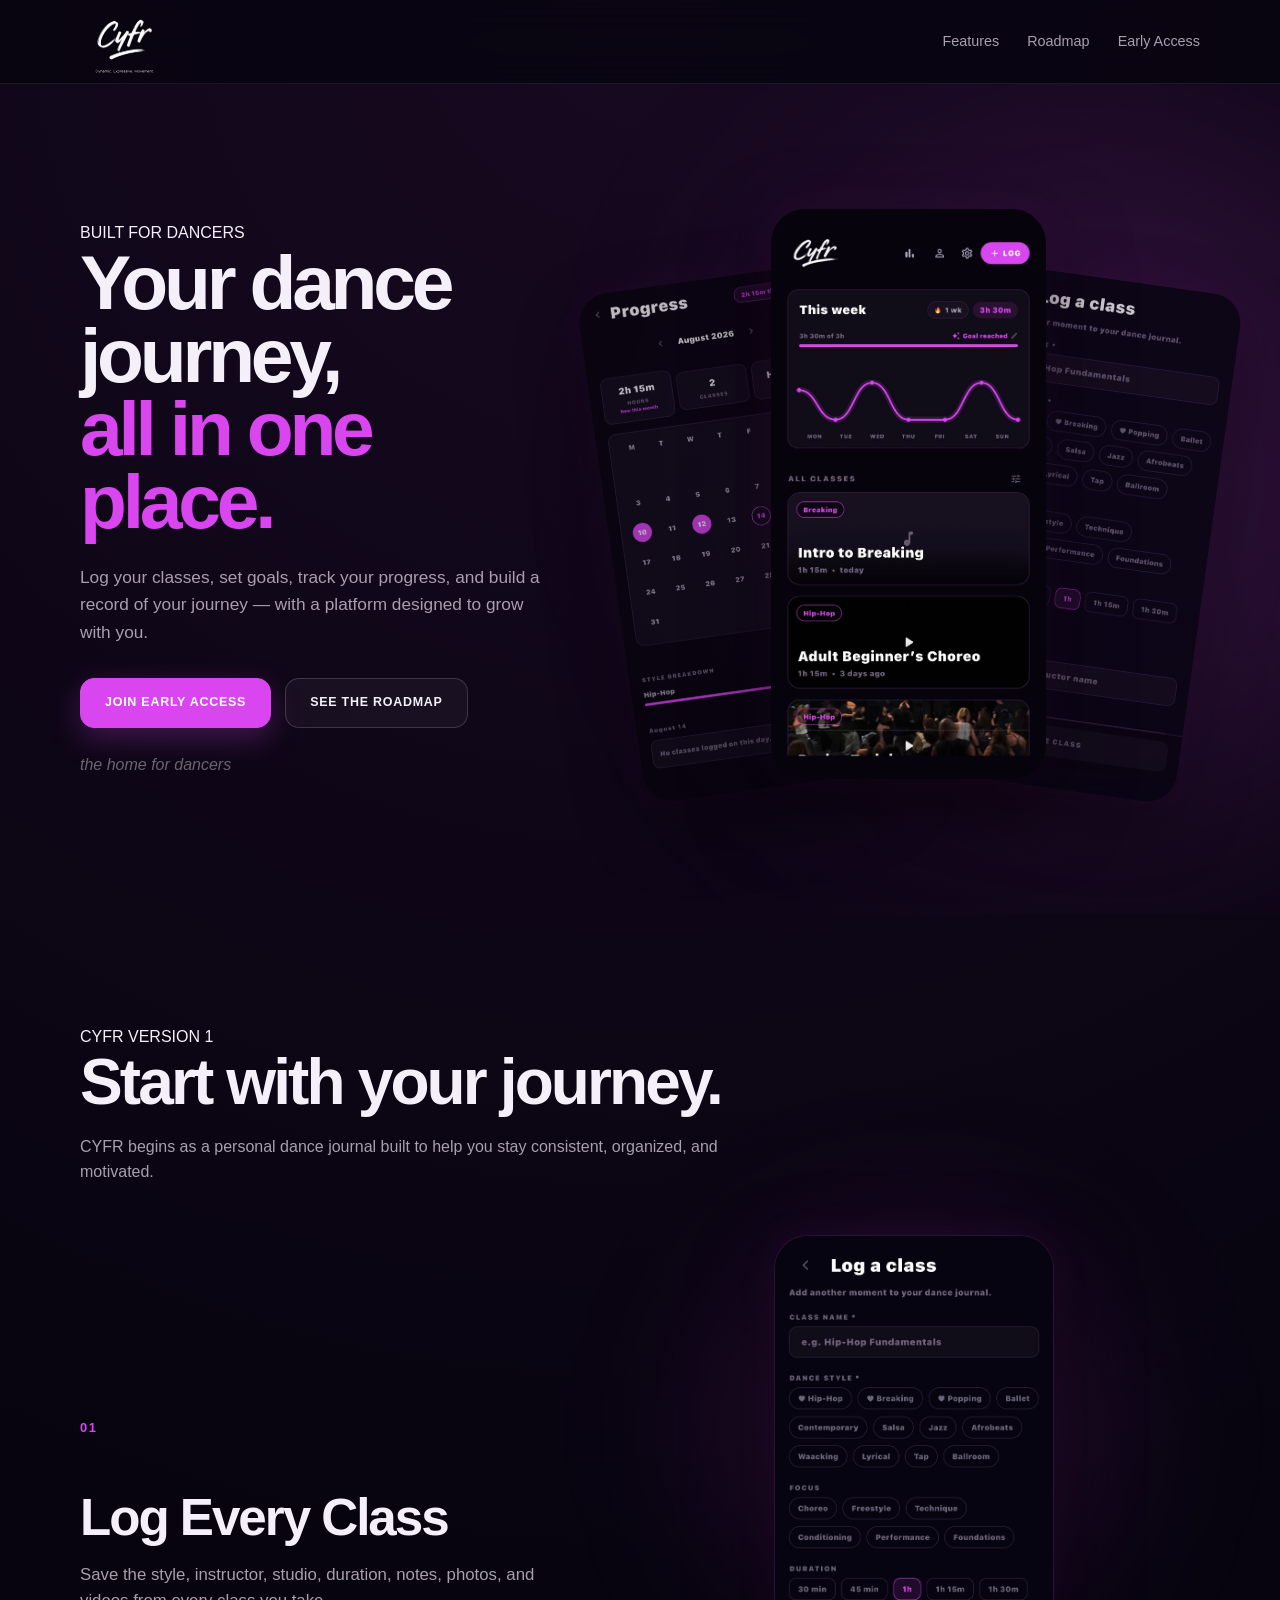
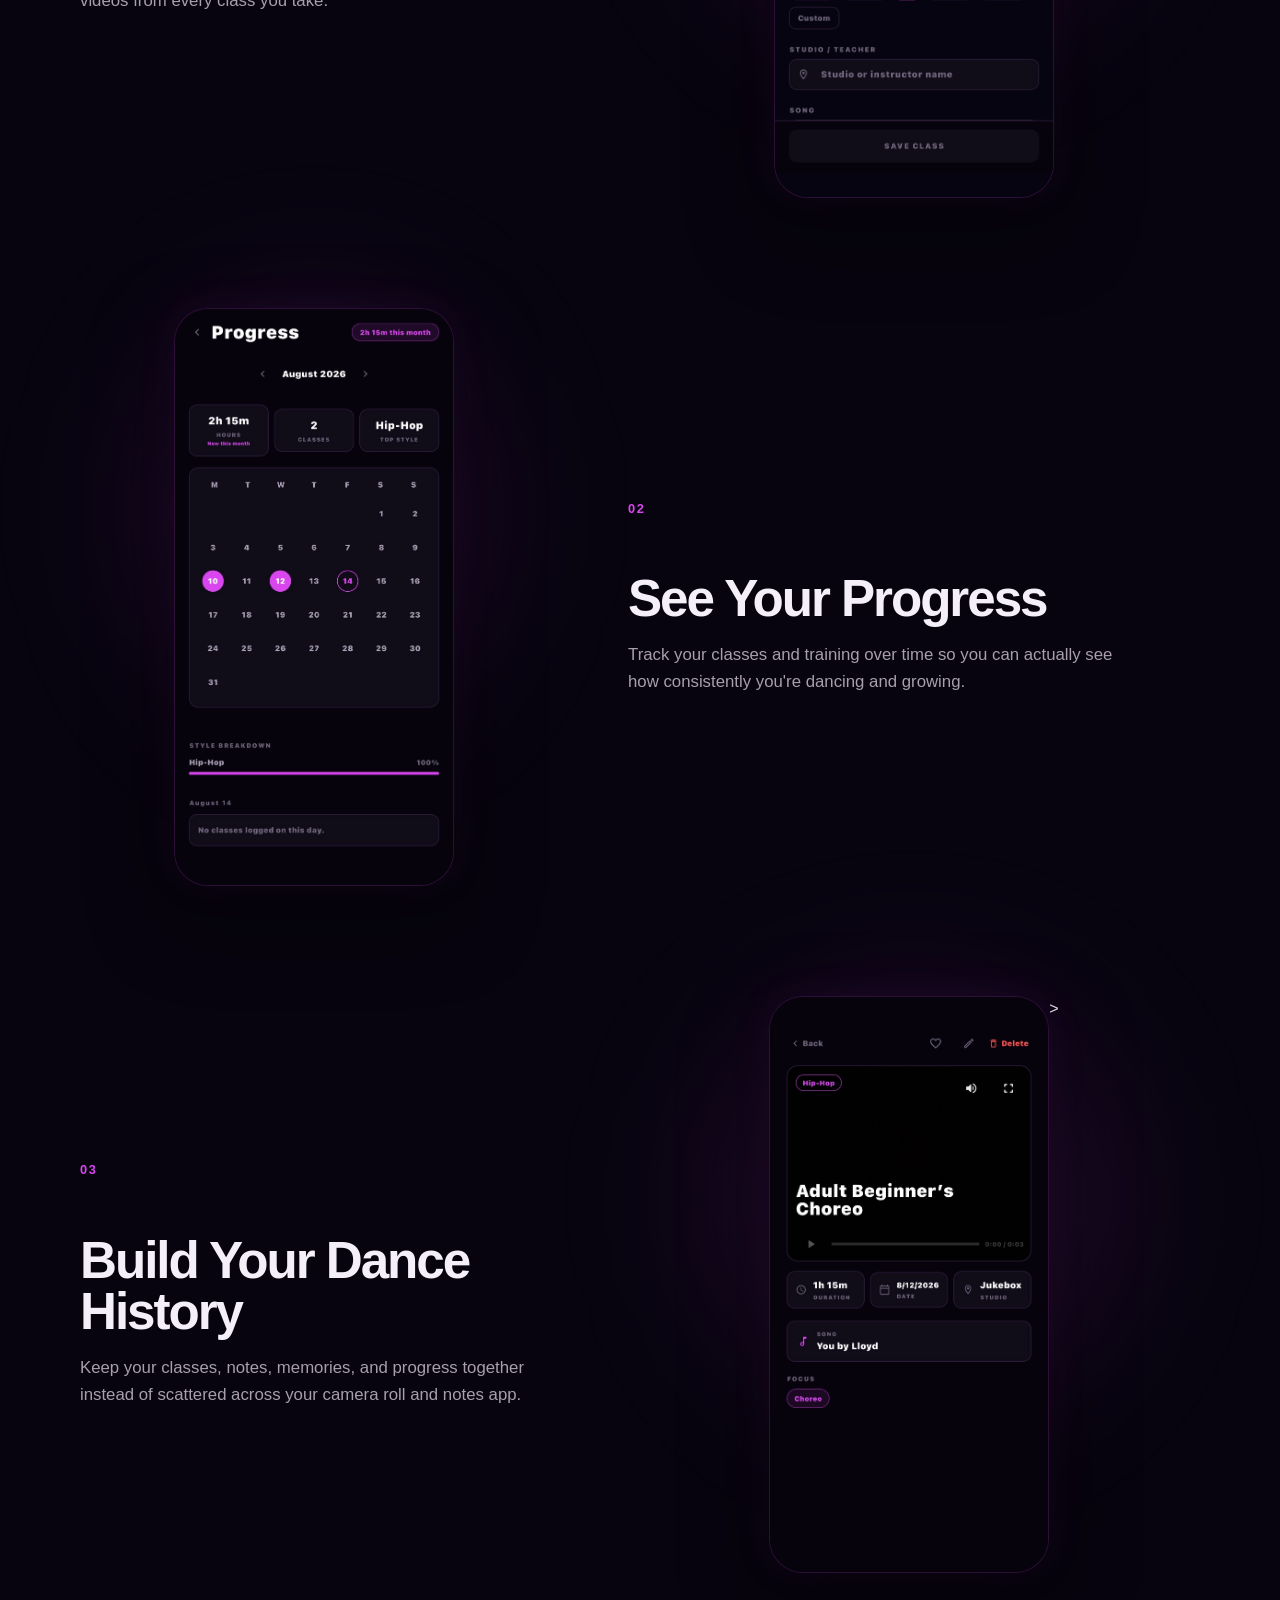
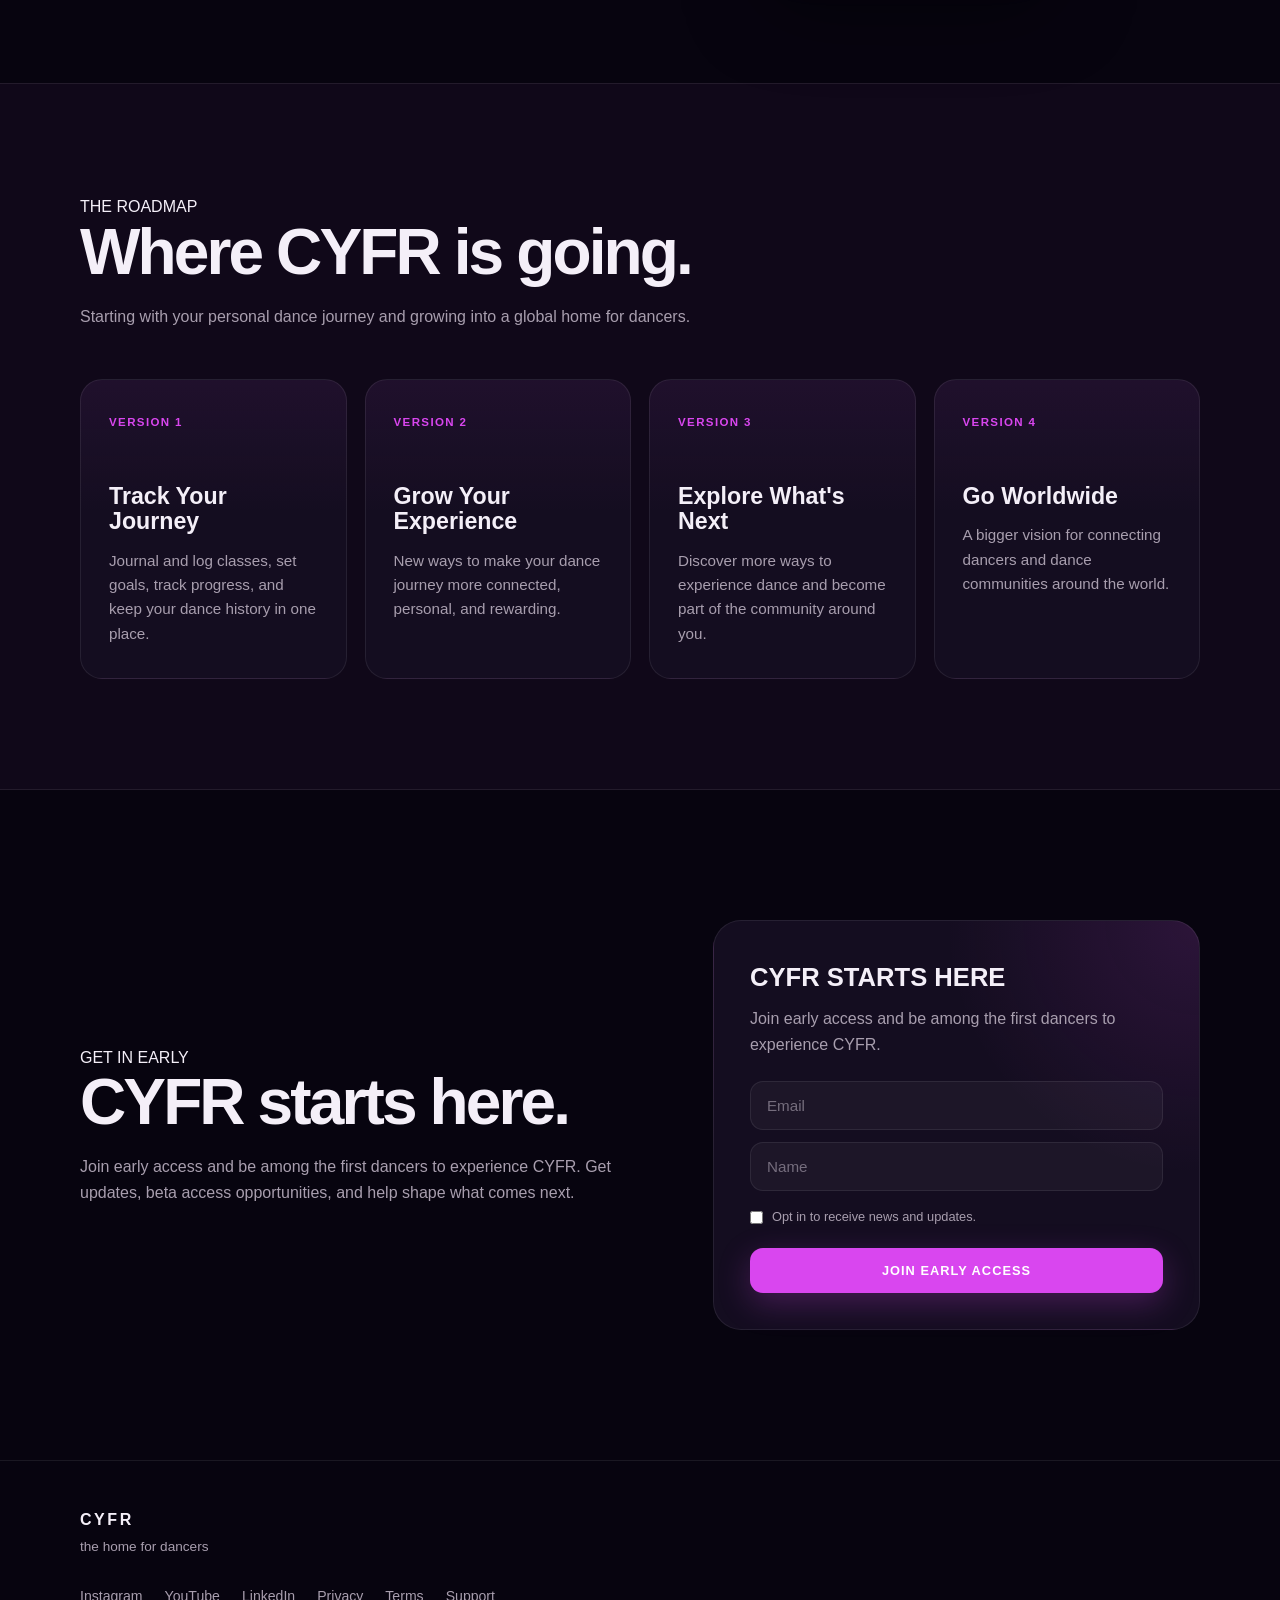
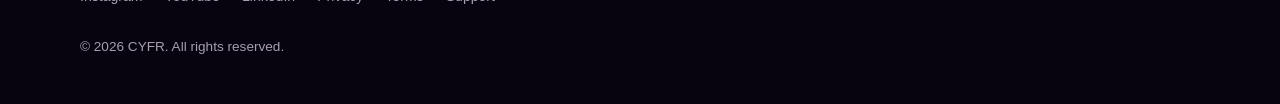
==== index.html @ c8eafe24 "Refine CYFR roadmap" ====
<!DOCTYPE html>
<html lang="en">
<head>
  <meta charset="UTF-8">
  <meta name="viewport" content="width=device-width, initial-scale=1.0">
  <meta name="description" content="CYFR — The home for dancers. Track classes, set goals, measure progress, and grow with the global dance community.">
  <title>CYFR — The Home for Dancers</title>

  <link rel="stylesheet" href="styles.css">
</head>

<body>

  <header class="site-header">
    <div class="container nav">
      <a href="#" class="brand">
  <img src="assets/logo/cyfr-logo-white.svg" alt="CYFR" class="nav-logo">
</a>

      <nav class="nav-links">
        <a href="#features">Features</a>
        <a href="#roadmap">Roadmap</a>
        <a href="#early-access">Early Access</a>
      </nav>
    </div>
  </header>

  <main>

    <!-- HERO -->
    <section class="hero">
  <div class="hero-glow"></div>

  <div class="container hero-layout">

    <div class="hero-copy-block">

      <p class="eyebrow">BUILT FOR DANCERS</p>

      <h1>
        Your dance journey,
        <span>all in one place.</span>
      </h1>

      <p class="hero-copy">
        Log your classes, set goals, track your progress, and build a record
        of your journey — with a platform designed to grow with you.
      </p>

      <div class="hero-actions">
        <a href="#early-access" class="button button-primary">
          JOIN EARLY ACCESS
        </a>

        <a href="#roadmap" class="button button-secondary">
          SEE THE ROADMAP
        </a>
      </div>

      <p class="hero-tagline">the home for dancers</p>
    </div>

    <div class="hero-phones">

  <img
    src="assets/screenshots/progress.png"
    alt="CYFR progress screen"
    class="hero-phone hero-phone-left"
  >

  <img
    src="assets/screenshots/home.png"
    alt="CYFR home screen"
    class="hero-phone hero-phone-main"
  >

  <img
    src="assets/screenshots/log-class.png"
    alt="CYFR log class screen"
    class="hero-phone hero-phone-right"
  >

</div>
</section>


    <!-- VERSION 1 -->
   <section id="features" class="section">
  <div class="container">

    <div class="section-heading">
      <p class="eyebrow">CYFR VERSION 1</p>
      <h2>Start with your journey.</h2>
      <p>
        CYFR begins as a personal dance journal built to help you stay
        consistent, organized, and motivated.
      </p>
    </div>

    <div class="feature-showcase">

      <article class="feature-row">
        <div class="feature-copy">
          <span class="feature-number">01</span>
          <h3>Log Every Class</h3>
          <p>
            Save the style, instructor, studio, duration, notes,
            photos, and videos from every class you take.
          </p>
        </div>

        <div class="feature-screen">
          <img
            src="assets/screenshots/log-class.png"
            alt="CYFR log class screen"
          >
        </div>
      </article>

      <article class="feature-row feature-row-reverse">
        <div class="feature-copy">
          <span class="feature-number">02</span>
          <h3>See Your Progress</h3>
          <p>
            Track your classes and training over time so you can
            actually see how consistently you're dancing and growing.
          </p>
        </div>

        <div class="feature-screen">
          <img
            src="assets/screenshots/progress.png"
            alt="CYFR progress screen"
          >
        </div>
      </article>

      <article class="feature-row">
        <div class="feature-copy">
          <span class="feature-number">03</span>
          <h3>Build Your Dance History</h3>
          <p>
            Keep your classes, notes, memories, and progress together
            instead of scattered across your camera roll and notes app.
          </p>
        </div>

        <div class="feature-screen">
          <img src="assets/screenshots/class-detail.png?v=2" alt="CYFR class detail screen">
          >
        </div>
      </article>

    </div>

  </div>
</section>


    <!-- ROADMAP -->
    <section id="roadmap" class="section roadmap-section">
  <div class="container">

    <div class="section-heading">
      <p class="eyebrow">THE ROADMAP</p>
      <h2>Where CYFR is going.</h2>
      <p>
        Starting with your personal dance journey and growing into a global
        home for dancers.
      </p>
    </div>

    <div class="roadmap-grid">

      <article class="roadmap-card">
        <span class="roadmap-version">VERSION 1</span>
        <h3>Track Your Journey</h3>
        <p>
          Journal and log classes, set goals, track progress, and keep your
          dance history in one place.
        </p>
      </article>

      <article class="roadmap-card">
        <span class="roadmap-version">VERSION 2</span>
        <h3>Grow Your Experience</h3>
        <p>
          New ways to make your dance journey more connected, personal, and rewarding.
        </p>
      </article>

      <article class="roadmap-card">
        <span class="roadmap-version">VERSION 3</span>
        <h3>Explore What's Next</h3>
        <p>
          Discover more ways to experience dance and become part of the community around you.
        </p>
      </article>

      <article class="roadmap-card">
        <span class="roadmap-version">VERSION 4</span>
        <h3>Go Worldwide</h3>
        <p>
          A bigger vision for connecting dancers and dance communities around the world.
        </p>
      </article>

    </div>

  </div>
</section>


    <!-- EARLY ACCESS -->
    <section id="early-access" class="section early-access-section">
      <div class="container early-access">

        <div class="early-access-copy">
          <p class="eyebrow">GET IN EARLY</p>
          <h2>CYFR starts here.</h2>
          <p>
            Join early access and be among the first dancers to experience
            CYFR. Get updates, beta access opportunities, and help shape what
            comes next.
          </p>
        </div>

        <div class="signup-card">

  <div id="mlb2-44801120" class="ml-form-embedContainer ml-subscribe-form ml-subscribe-form-44801120">

    <div class="ml-form-embedWrapper embedForm">

      <div class="ml-form-embedBody ml-form-embedBodyDefault row-form">

        <div class="ml-form-embedContent">
          <h4>CYFR STARTS HERE</h4>
          <p>
            Join early access and be among the first dancers to experience CYFR.
          </p>
        </div>

        <form
          class="ml-block-form"
          action="https://assets.mailerlite.com/jsonp/2574185/forms/195696632611734935/subscribe"
          data-code=""
          method="post"
          target="_blank"
        >

          <div class="ml-form-formContent">

            <div class="ml-form-fieldRow">
              <div class="ml-field-group ml-field-email ml-validate-email ml-validate-required">

                <input
                  aria-label="email"
                  aria-required="true"
                  type="email"
                  class="form-control"
                  name="fields[email]"
                  placeholder="Email"
                  autocomplete="email"
                >

              </div>
            </div>

            <div class="ml-form-fieldRow ml-last-item">
              <div class="ml-field-group ml-field-name">

                <input
                  aria-label="name"
                  type="text"
                  class="form-control"
                  name="fields[name]"
                  placeholder="Name"
                  autocomplete="given-name"
                >

              </div>
            </div>

          </div>

          <div class="ml-form-checkboxRow ml-validate-required">

            <label class="checkbox">

              <input type="checkbox">

              <div class="label-description">
                <p>Opt in to receive news and updates.</p>
              </div>

            </label>

          </div>

          <input type="hidden" name="ml-submit" value="1">

          <div class="ml-form-embedSubmit">

            <button type="submit" class="primary">
              JOIN EARLY ACCESS
            </button>

            <button
              disabled="disabled"
              style="display: none;"
              type="button"
              class="loading"
            >
              <div class="ml-form-embedSubmitLoad"></div>
              <span class="sr-only">Loading...</span>
            </button>

          </div>

          <input type="hidden" name="anticsrf" value="true">

        </form>

      </div>

      <div class="ml-form-successBody row-success" style="display: none">

        <div class="ml-form-successContent">

          <h4>You're in.</h4>

          <p>
            We'll let you know when CYFR early access opens.
          </p>

        </div>

      </div>

    </div>

  </div>

</div>
      </div>
    </section>

  </main>


  <footer class="site-footer">
    <div class="container footer-content">

      <div>
        <div class="footer-brand">CYFR</div>
        <p>the home for dancers</p>
      </div>

      <div class="footer-links">
        <a href="https://www.instagram.com/cyfr.app/" target="_blank" rel="noopener noreferrer">Instagram</a>
        <a href="https://www.youtube.com/@cyfrapp" target="_blank" rel="noopener noreferrer">YouTube</a>
        <a href="https://www.linkedin.com/company/cyfr-app/" target="_blank" rel="noopener noreferrer">LinkedIn</a>
        <a href="privacy.html">Privacy</a>
        <a href="terms.html">Terms</a>
        <a href="support.html">Support</a>
      </div>

      <p class="copyright">
        © 2026 CYFR. All rights reserved.
      </p>

    </div>
  </footer>

<script
  src="https://groot.mailerlite.com/js/w/webforms.min.js?v83147fa8ce2d95cb73ece7f28b469519"
  type="text/javascript">
</script>

<script>
  fetch(
    "https://assets.mailerlite.com/jsonp/2574185/forms/195696632611734935/takel"
  );
</script>

  <script src="script.js"></script>

</body>
</html>
---- styles.css ----
:root {
  --bg: #07040f;
  --bg-soft: #100819;
  --card: #140d20;
  --card-2: #1a1028;

  --text: #f4eff8;
  --muted: #a89eae;

  --purple: #d946ef;
  --purple-soft: #a855f7;

  --border: rgba(255, 255, 255, 0.08);

  --max-width: 1120px;
  --radius: 24px;
}

* {
  box-sizing: border-box;
  margin: 0;
  padding: 0;
}

html {
  scroll-behavior: smooth;
}

body {
  font-family: Arial, Helvetica, sans-serif;
  background:
    radial-gradient(circle at top, rgba(217, 70, 239, 0.08), transparent 32%),
    var(--bg);
  color: var(--text);
  line-height: 1.6;
}

a {
  color: inherit;
  text-decoration: none;
}

.container {
  width: min(100% - 40px, var(--max-width));
  margin-inline: auto;
}


/* HEADER */

.site-header {
  position: sticky;
  top: 0;
  z-index: 50;
  background: rgba(7, 4, 15, 0.78);
  backdrop-filter: blur(18px);
  border-bottom: 1px solid var(--border);
}

.nav {
  min-height: 72px;
  display: flex;
  align-items: center;
  justify-content: space-between;
}

.brand {
  display: flex;
  align-items: center;
}

.nav-logo {
  width: 90px;
  height: auto;
  display: block;
}

.nav-links {
  display: flex;
  gap: 28px;
}

.nav-links a {
  color: var(--muted);
  font-size: 0.9rem;
}

.nav-links a:hover {
  color: var(--text);
}


/* HERO */

.hero {
  min-height: 88vh;
  display: flex;
  align-items: center;
  position: relative;
  overflow: hidden;
  padding: 90px 0;
}

.hero-glow {
  position: absolute;
  width: 700px;
  height: 700px;
  border-radius: 50%;
  background: rgba(217, 70, 239, 0.13);
  filter: blur(120px);
  right: -180px;
  top: 5%;
}

.hero-layout {
  display: grid;
  grid-template-columns: 0.9fr 1.1fr;
  gap: 60px;
  align-items: center;
  position: relative;
  z-index: 2;
}

.hero-copy-block {
  max-width: 570px;
}

.hero h1 {
  font-size: clamp(3rem, 6vw, 5.6rem);
  line-height: 0.95;
  letter-spacing: -0.055em;
}

.hero h1 span {
  display: block;
  color: var(--purple);
}

.hero-copy {
  margin-top: 26px;
  color: var(--muted);
  font-size: 1.08rem;
  max-width: 560px;
}

.hero-actions {
  display: flex;
  gap: 14px;
  margin-top: 32px;
  flex-wrap: wrap;
}

.hero-tagline {
  margin-top: 24px;
  color: rgba(255, 255, 255, 0.38);
  font-style: italic;
}


/* OVERLAPPING PHONES */

.hero-phones {
  position: relative;
  height: 650px;
  display: flex;
  align-items: center;
  justify-content: center;
}

.hero-phone {
  position: absolute;
  height: 570px;
  width: auto;
  border-radius: 34px;
  box-shadow:
    0 30px 80px rgba(0, 0, 0, 0.55),
    0 0 45px rgba(217, 70, 239, 0.08);
  transition: transform 0.35s ease;
}

.hero-phone-main {
  z-index: 3;
  transform: translateY(-5px);
}

.hero-phone-left {
  z-index: 1;
  transform:
    translateX(-175px)
    translateY(35px)
    rotate(-8deg)
    scale(0.9);
  opacity: 0.72;
}

.hero-phone-right {
  z-index: 2;
  transform:
    translateX(175px)
    translateY(35px)
    rotate(8deg)
    scale(0.9);
  opacity: 0.78;
}

.hero-phones:hover .hero-phone-main {
  transform: translateY(-12px) scale(1.015);
}


/* SECTIONS */

.section {
  padding: 110px 0;
}

.section-heading {
  max-width: 680px;
  margin-bottom: 50px;
}

.section-heading h2,
.early-access h2 {
  font-size: clamp(2.2rem, 5vw, 4rem);
  line-height: 1;
  letter-spacing: -0.045em;
  margin-bottom: 20px;
}

.section-heading > p:last-child,
.early-access-copy > p:last-child {
  color: var(--muted);
}


/* FEATURES */

/* FEATURE SHOWCASE */

.feature-showcase {
  display: grid;
  gap: 110px;
}

.feature-row {
  display: grid;
  grid-template-columns: 0.9fr 1.1fr;
  gap: 80px;
  align-items: center;
}

.feature-row-reverse .feature-copy {
  order: 2;
}

.feature-row-reverse .feature-screen {
  order: 1;
}

.feature-copy {
  max-width: 500px;
}

.feature-number {
  display: inline-block;
  color: var(--purple);
  font-size: 0.8rem;
  font-weight: 900;
  letter-spacing: 0.12em;
  margin-bottom: 18px;
}

.feature-copy h3 {
  font-size: clamp(2rem, 4vw, 3.4rem);
  line-height: 1;
  letter-spacing: -0.04em;
  margin-bottom: 18px;
}

.feature-copy p {
  color: var(--muted);
  font-size: 1.05rem;
}

.feature-screen {
  display: flex;
  justify-content: center;
  position: relative;
}

.feature-screen::before {
  content: "";
  position: absolute;
  width: 70%;
  height: 70%;
  border-radius: 50%;
  background: rgba(217, 70, 239, 0.12);
  filter: blur(80px);
  z-index: 0;
}

.feature-screen img {
  position: relative;
  z-index: 1;
  width: min(100%, 280px);
  height: auto;
  border-radius: 34px;
  border: 1px solid rgba(217, 70, 239, 0.18);
  background: #07040f;
  box-shadow:
    0 30px 80px rgba(0, 0, 0, 0.5),
    0 0 40px rgba(217, 70, 239, 0.08);
}

@media (max-width: 800px) {

  .feature-showcase {
    gap: 75px;
  }

  .feature-row {
    grid-template-columns: 1fr;
    gap: 35px;
    text-align: center;
  }

  .feature-row-reverse .feature-copy,
  .feature-row-reverse .feature-screen {
    order: initial;
  }

  .feature-copy {
    margin-inline: auto;
  }

  .feature-screen img {
    width: min(85%, 310px);
  }

}

.feature-number {
  display: block;
  color: var(--purple);
  font-weight: 900;
  margin-bottom: 54px;
}

.feature-card h3 {
  font-size: 1.3rem;
  margin-bottom: 10px;
}

.feature-card p {
  color: var(--muted);
}


/* ROADMAP */

.roadmap-section {
  background: var(--bg-soft);
  border-block: 1px solid var(--border);
}

.roadmap-grid {
  display: grid;
  grid-template-columns: repeat(4, 1fr);
  gap: 18px;
}

.roadmap-card {
  min-height: 300px;
  padding: 28px;
  border-radius: 22px;
  background:
    linear-gradient(
      180deg,
      rgba(217, 70, 239, 0.06),
      transparent 45%
    ),
    var(--card);
  border: 1px solid var(--border);
}

.roadmap-version {
  display: inline-block;
  margin-bottom: 52px;
  color: var(--purple);
  font-size: 0.72rem;
  font-weight: 900;
  letter-spacing: 0.12em;
}

.roadmap-card h3 {
  font-size: 1.45rem;
  line-height: 1.1;
  margin-bottom: 14px;
}

.roadmap-card p {
  color: var(--muted);
  font-size: 0.95rem;
}

@media (max-width: 900px) {
  .roadmap-grid {
    grid-template-columns: repeat(2, 1fr);
  }
}

@media (max-width: 560px) {
  .roadmap-grid {
    grid-template-columns: 1fr;
  }
}


/* EARLY ACCESS */

.early-access-section {
  padding-block: 130px;
}

.early-access {
  display: grid;
  grid-template-columns: 1fr 0.85fr;
  gap: 60px;
  align-items: center;
}

.signup-card {
  min-height: 360px;
  background:
    radial-gradient(circle at top right, rgba(217, 70, 239, 0.12), transparent 40%),
    var(--card);
  border: 1px solid var(--border);
  border-radius: 28px;
  padding: 28px;
}

#mailerlite-form-placeholder {
  min-height: 300px;
  display: grid;
  place-items: center;
  color: var(--muted);
}


/* FOOTER */

.site-footer {
  border-top: 1px solid var(--border);
  padding: 46px 0;
}

.footer-content {
  display: grid;
  gap: 28px;
}

.footer-brand {
  font-weight: 900;
  letter-spacing: 0.16em;
  margin-bottom: 3px;
}

.footer-content > div:first-child p,
.copyright {
  color: var(--muted);
  font-size: 0.85rem;
}

.footer-links {
  display: flex;
  gap: 22px;
  flex-wrap: wrap;
}

.footer-links a {
  color: var(--muted);
  font-size: 0.88rem;
}

.footer-links a:hover {
  color: white;
}


/* RESPONSIVE */

@media (max-width: 800px) {


.hero-layout {
  grid-template-columns: 1fr;
  text-align: center;
}

.hero-copy-block {
  margin-inline: auto;
}

.hero-logo {
  margin-inline: auto;
}

.hero-actions {
  justify-content: center;
}

.hero-phones {
  height: 520px;
  margin-top: 20px;
}

.hero-phone {
  height: 440px;
}

.hero-phone-left {
  transform:
    translateX(-105px)
    translateY(30px)
    rotate(-7deg)
    scale(0.88);
}

.hero-phone-right {
  transform:
    translateX(105px)
    translateY(30px)
    rotate(7deg)
    scale(0.88);
}

  .nav-links {
    display: none;
  }

  .hero {
    min-height: auto;
  }

  .hero-content {
    padding-block: 90px;
  }

  .feature-grid {
    grid-template-columns: 1fr;
  }

  .roadmap-item {
    grid-template-columns: 1fr;
  }

  .early-access {
    grid-template-columns: 1fr;
  }

  .section {
    padding-block: 80px;
  }

}

@media (max-width: 520px) {

  .container {
    width: min(100% - 28px, var(--max-width));
  }

  .hero h1 {
    font-size: 3.4rem;
  }

  .hero-actions {
    flex-direction: column;
  }

  .button {
    width: 100%;
  }

}

/* CYFR EARLY ACCESS FORM */

.signup-card {
  min-height: auto;
  padding: 36px;
}

.ml-form-embedContainer,
.ml-form-embedWrapper,
.ml-form-embedBody {
  width: 100%;
}

.ml-form-embedContent h4 {
  font-size: 1.6rem;
  margin-bottom: 8px;
  color: var(--text);
}

.ml-form-embedContent p {
  color: var(--muted);
  margin-bottom: 24px;
}

.ml-form-fieldRow {
  margin-bottom: 12px;
}

.ml-form-fieldRow input {
  width: 100%;
  padding: 15px 16px;
  border-radius: 13px;
  border: 1px solid var(--border);
  background: rgba(255, 255, 255, 0.04);
  color: var(--text);
  font-size: 0.95rem;
  outline: none;
}

.ml-form-fieldRow input::placeholder {
  color: #756d7d;
}

.ml-form-fieldRow input:focus {
  border-color: var(--purple);
  box-shadow: 0 0 0 3px rgba(217, 70, 239, 0.09);
}

.ml-form-checkboxRow {
  margin: 16px 0 20px;
}

.ml-form-checkboxRow label {
  display: flex;
  gap: 9px;
  align-items: flex-start;
  cursor: pointer;
}

.ml-form-checkboxRow input {
  margin-top: 4px;
}

.label-description p {
  color: var(--muted);
  font-size: 0.8rem;
}

.ml-form-embedSubmit button.primary {
  width: 100%;
  border: 0;
  border-radius: 13px;
  padding: 15px 20px;

  background: var(--purple);
  color: white;

  font-size: 0.8rem;
  font-weight: 800;
  letter-spacing: 0.08em;

  cursor: pointer;

  box-shadow: 0 10px 32px rgba(217, 70, 239, 0.25);

  transition:
    transform 0.2s ease,
    box-shadow 0.2s ease;
}

.ml-form-embedSubmit button.primary:hover {
  transform: translateY(-2px);
  box-shadow: 0 14px 38px rgba(217, 70, 239, 0.34);
}

.ml-form-successBody {
  padding: 36px 10px;
  text-align: center;
}

.ml-form-successContent h4 {
  color: var(--purple);
  font-size: 1.8rem;
  margin-bottom: 8px;
}

.ml-form-successContent p {
  color: var(--muted);
}

/* LEGAL + SUPPORT PAGES */

.legal-page {
  padding: 100px 0 120px;
  min-height: 75vh;
}

.legal-content {
  max-width: 820px;
}

.legal-content h1 {
  font-size: clamp(3rem, 7vw, 5rem);
  line-height: 1;
  letter-spacing: -0.05em;
  margin-bottom: 12px;
}

.legal-updated {
  color: var(--muted);
  margin-bottom: 50px;
  font-size: 0.9rem;
}

.legal-content h2 {
  margin-top: 44px;
  margin-bottom: 14px;
  font-size: 1.6rem;
}

.legal-content h3 {
  margin-top: 26px;
  margin-bottom: 10px;
  font-size: 1.1rem;
}

.legal-content p,
.legal-content li {
  color: var(--muted);
}

.legal-content p {
  margin-bottom: 18px;
}

.legal-content ul {
  margin: 14px 0 24px 22px;
}

.legal-content li {
  margin-bottom: 8px;
}

.legal-content a {
  color: var(--purple);
}

.support-intro {
  max-width: 600px;
  font-size: 1.05rem;
  margin-bottom: 50px !important;
}

.support-grid {
  display: grid;
  grid-template-columns: repeat(2, 1fr);
  gap: 18px;
  margin-top: 40px;
}

.support-card {
  padding: 26px;
  border-radius: 20px;
  background: var(--card);
  border: 1px solid var(--border);
}

.support-card h2 {
  margin: 0 0 12px;
  font-size: 1.2rem;
}

.support-card p {
  margin: 0;
}

.support-contact {
  margin-top: 70px;
  padding: 34px;
  border-radius: 22px;
  background:
    linear-gradient(
      145deg,
      rgba(217, 70, 239, 0.08),
      transparent
    ),
    var(--card);
  border: 1px solid var(--border);
}

.support-contact h2 {
  margin-top: 0;
}

@media (max-width: 700px) {
  .support-grid {
    grid-template-columns: 1fr;
  }

  .legal-page {
    padding-top: 70px;
  }
}

/* MOBILE HOMEPAGE POLISH */

@media (max-width: 520px) {

  .hero {
    min-height: auto;
    padding: 58px 0 20px;
  }

  .hero-layout {
    gap: 20px;
  }

  .hero-copy-block {
    max-width: 100%;
  }

  .hero h1 {
    font-size: 3.15rem;
    line-height: 0.94;
    letter-spacing: -0.055em;
  }

  .hero-copy {
    margin-top: 22px;
    font-size: 0.95rem;
    line-height: 1.6;
  }

  .hero-actions {
    margin-top: 26px;
    gap: 10px;
    flex-direction: column;
    align-items: center;
  }

  .hero-actions .button {
  width: min(100%, 245px);
  min-height: 48px;
}

  .hero-tagline {
    margin-top: 18px;
  }

  .hero-phones {
    height: 390px;
    margin-top: 5px;
  }

  .hero-phone {
    height: 350px;
  }

  .hero-phone-main {
    transform: translateY(5px);
  }

  .hero-phone-left {
    transform:
      translateX(-82px)
      translateY(32px)
      rotate(-7deg)
      scale(0.86);
  }

  .hero-phone-right {
    transform:
      translateX(82px)
      translateY(32px)
      rotate(7deg)
      scale(0.86);
  }

}

/* HERO BUTTON POLISH */

.hero-actions .button {
  display: inline-flex;
  align-items: center;
  justify-content: center;

  min-height: 50px;
  padding: 0 24px;

  border-radius: 14px;

  font-size: 0.78rem;
  font-weight: 800;
  letter-spacing: 0.06em;
  text-decoration: none;

  transition:
    transform 0.2s ease,
    box-shadow 0.2s ease,
    background 0.2s ease,
    border-color 0.2s ease;
}

.hero-actions .button-primary {
  background: var(--purple);
  color: #ffffff;
  border: 1px solid var(--purple);

  box-shadow: 0 10px 30px rgba(217, 70, 239, 0.25);
}

.hero-actions .button-primary:hover {
  transform: translateY(-2px);
  box-shadow: 0 14px 35px rgba(217, 70, 239, 0.35);
}

.hero-actions .button-secondary {
  background: rgba(255, 255, 255, 0.04);
  color: var(--text);
  border: 1px solid rgba(255, 255, 255, 0.16);
}

.hero-actions .button-secondary:hover {
  transform: translateY(-2px);
  background: rgba(255, 255, 255, 0.08);
  border-color: rgba(217, 70, 239, 0.45);
}

/* REAL IPHONE FIXES */

@media (max-width: 520px) {

  .hero-phones {
    position: relative;
    width: 100%;
    height: 430px;
    margin-top: 10px;
    overflow: hidden;
  }

  .hero-phone {
    position: absolute;
    width: auto;
    height: 360px;
    max-width: none;
    border-radius: 28px;
  }

  .hero-phone-main {
    z-index: 3;
    left: 50%;
    top: 10px;
    transform: translateX(-50%);
  }

  .hero-phone-left {
    z-index: 1;
    left: 50%;
    top: 35px;
    transform:
      translateX(-82%)
      rotate(-7deg)
      scale(0.88);
    opacity: 0.72;
  }

  .hero-phone-right {
    z-index: 2;
    left: 50%;
    top: 35px;
    transform:
      translateX(-18%)
      rotate(7deg)
      scale(0.88);
    opacity: 0.78;
  }

}
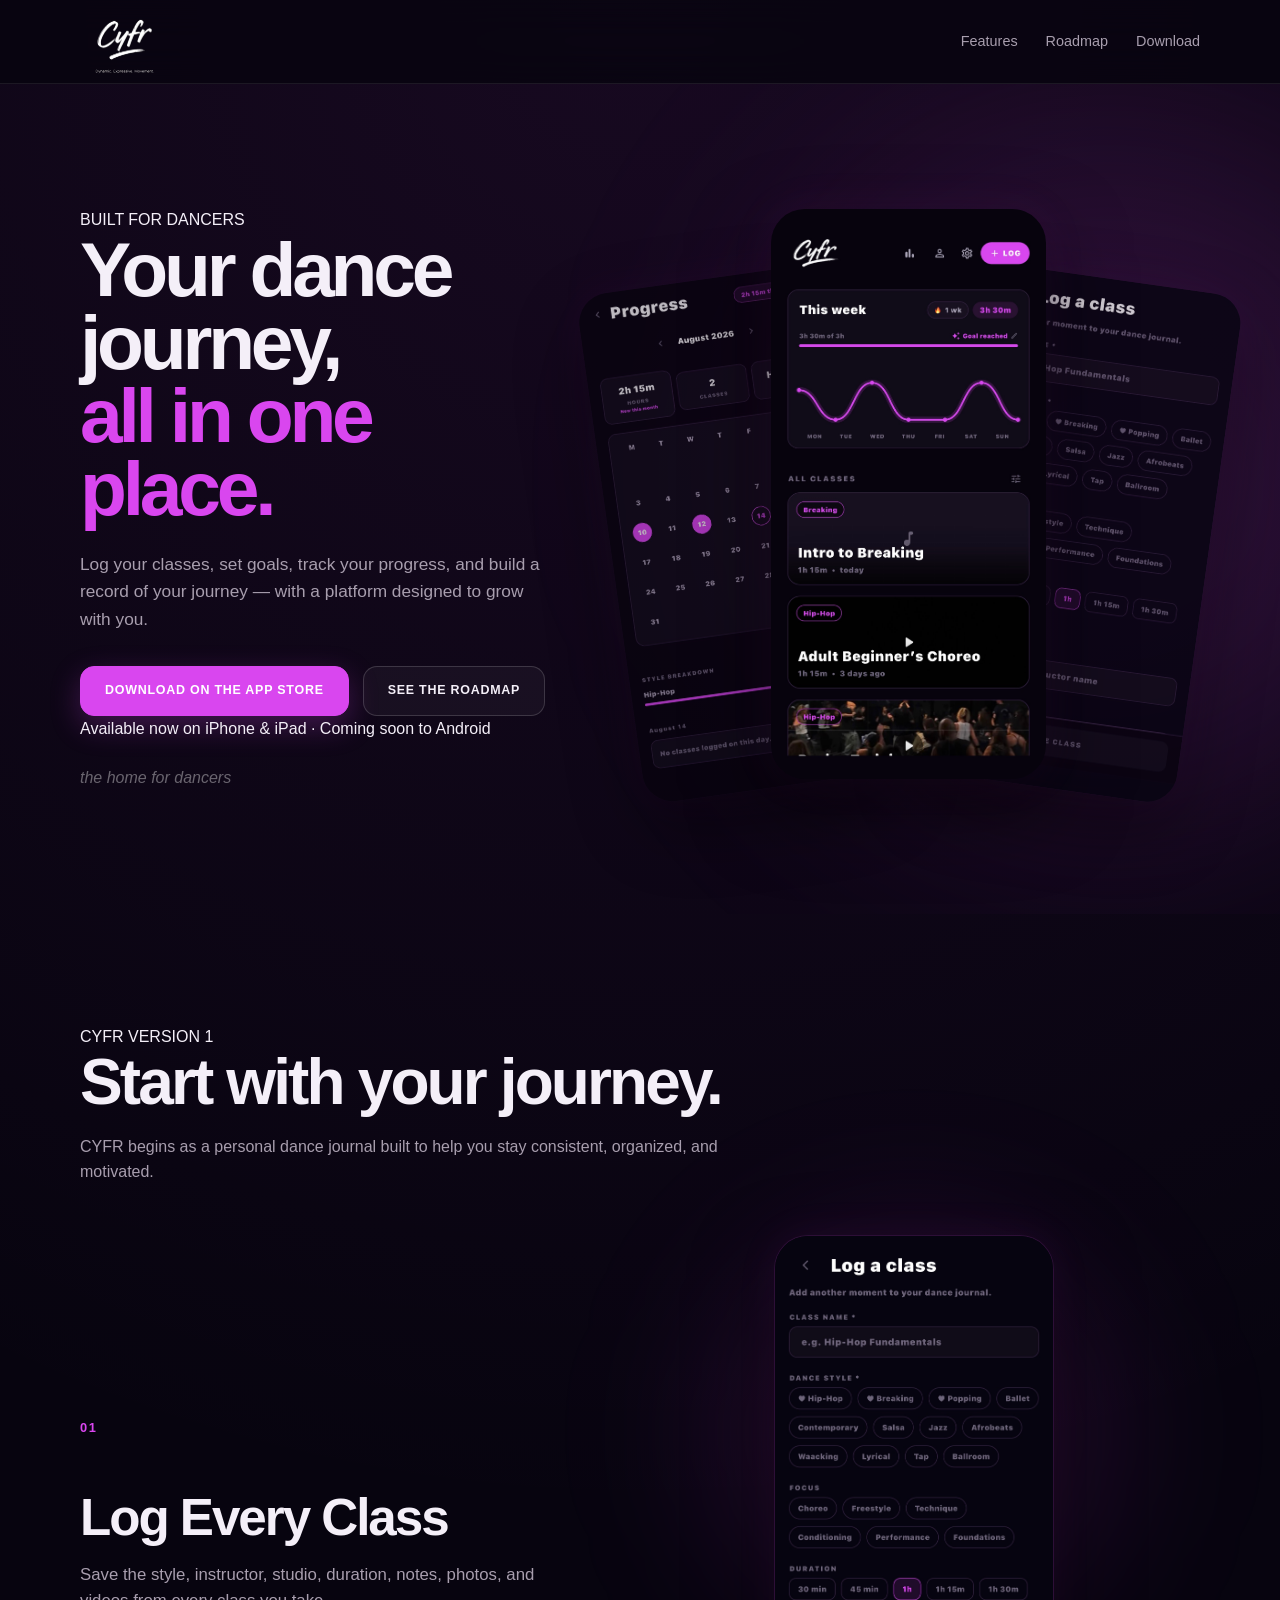
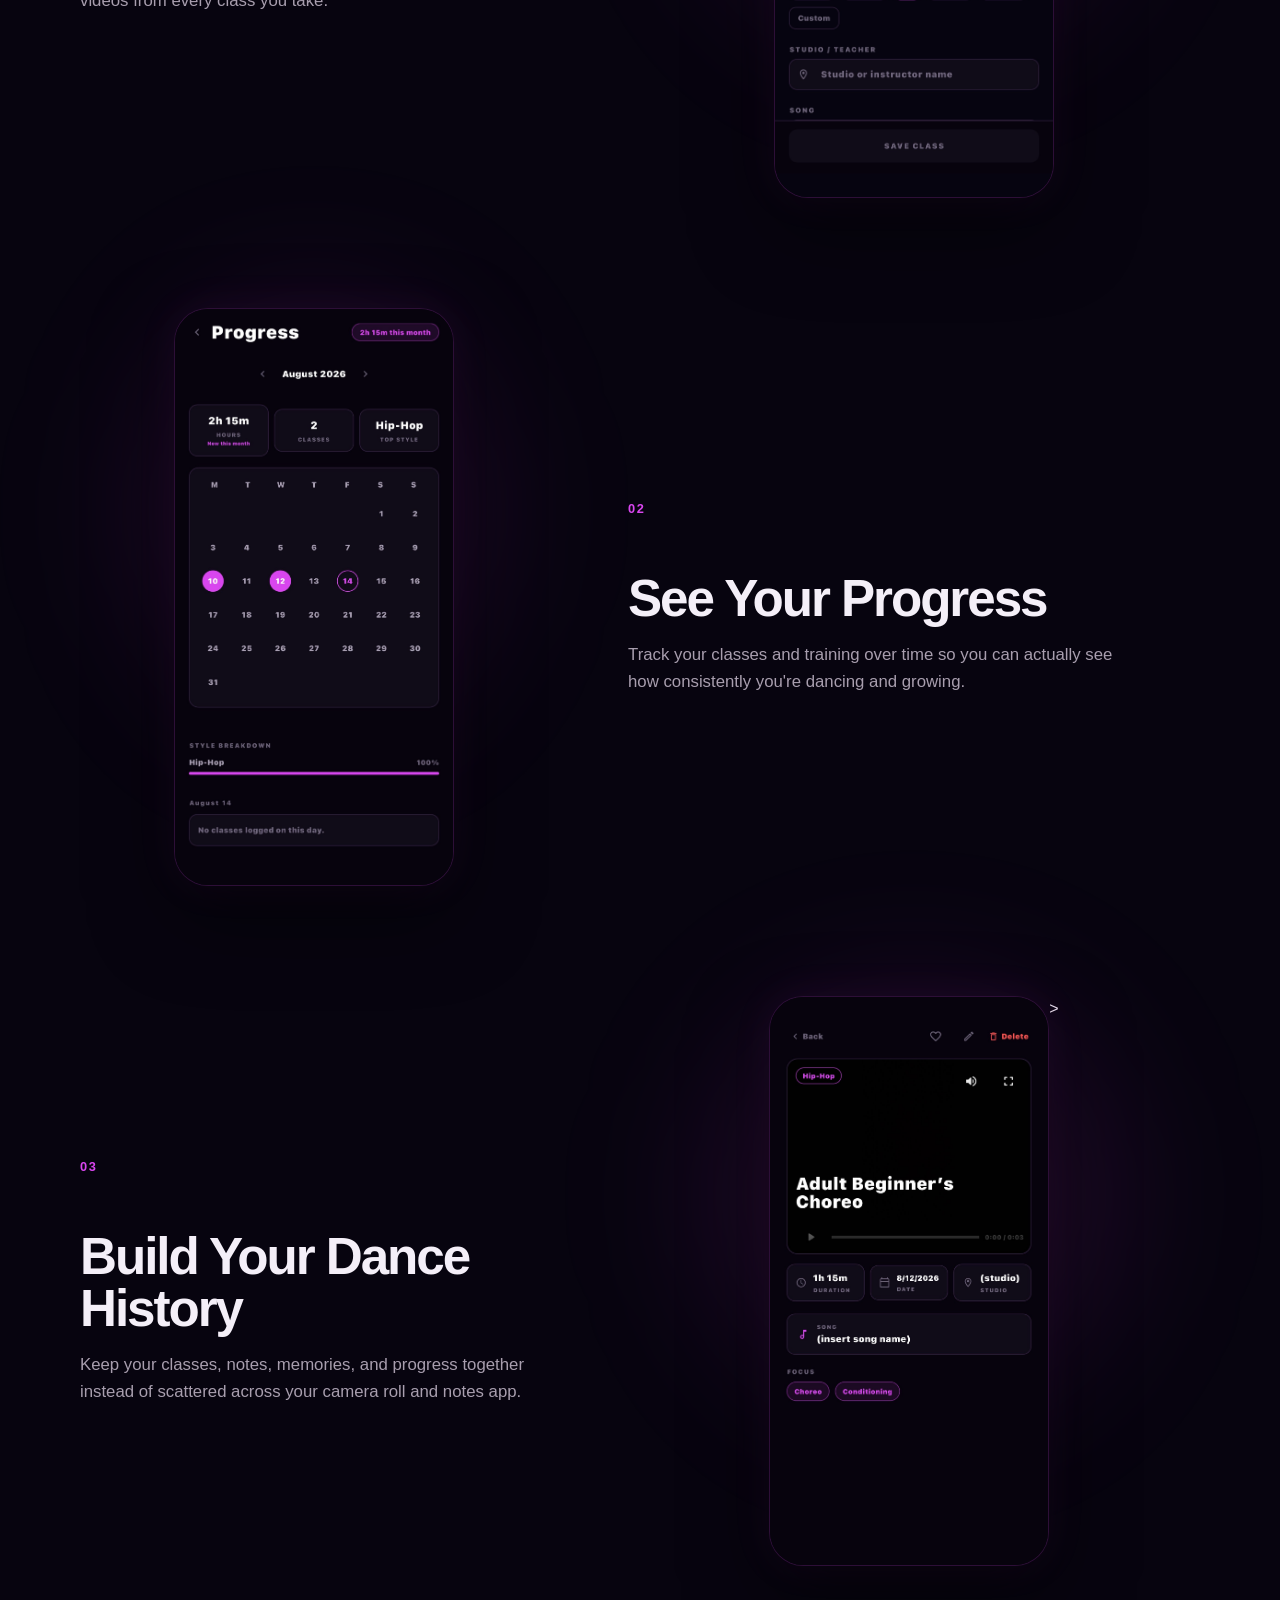
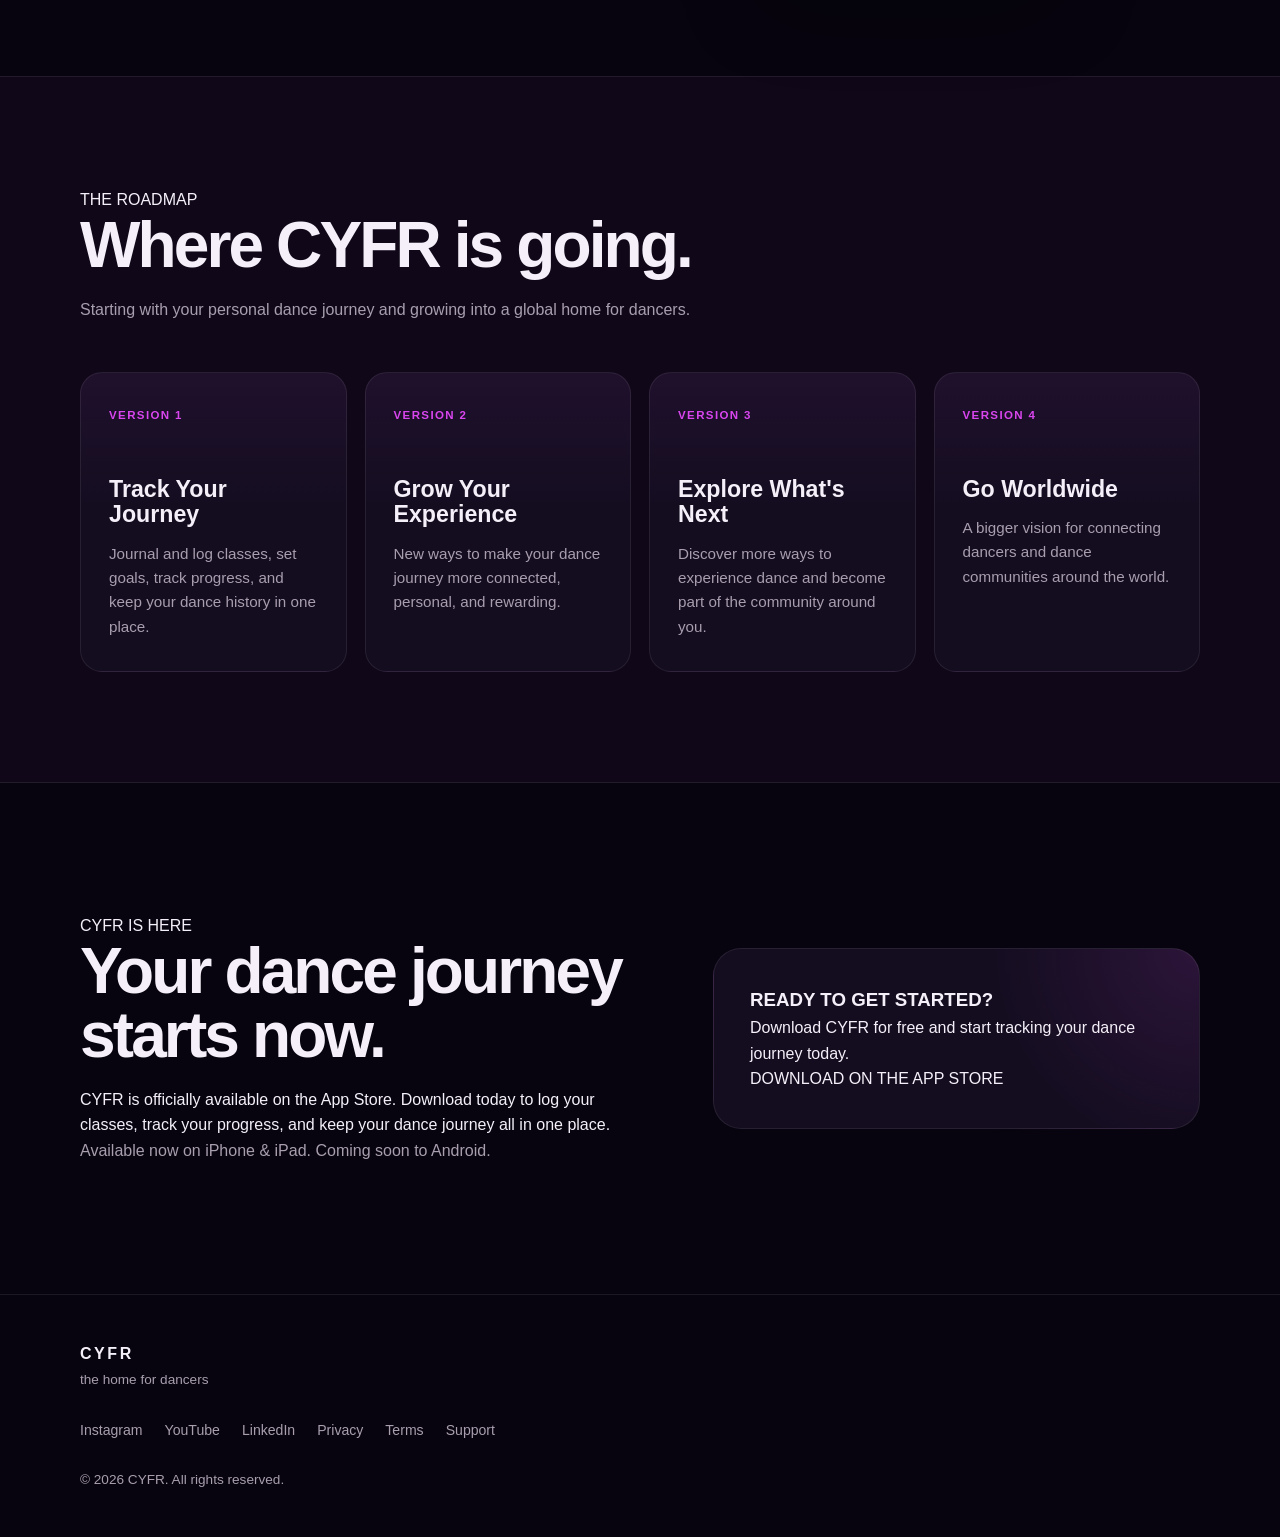
==== commit 898fc433: "Update website for CYFR App Store launch Replaced early access section with download section and upd" ====
--- a/index.html
+++ b/index.html
@@ -20,7 +20,7 @@
       <nav class="nav-links">
         <a href="#features">Features</a>
         <a href="#roadmap">Roadmap</a>
-        <a href="#early-access">Early Access</a>
+        <a href="#download">Download</a>
       </nav>
     </div>
   </header>
@@ -48,14 +48,23 @@
       </p>
 
       <div class="hero-actions">
-        <a href="#early-access" class="button button-primary">
-          JOIN EARLY ACCESS
-        </a>
-
-        <a href="#roadmap" class="button button-secondary">
-          SEE THE ROADMAP
-        </a>
-      </div>
+  <a
+    href="https://apps.apple.com/us/app/cyfr-made-for-dancers/id6816141009"
+    class="button button-primary"
+    target="_blank"
+    rel="noopener noreferrer"
+  >
+    DOWNLOAD ON THE APP STORE
+  </a>
+
+  <a href="#roadmap" class="button button-secondary">
+    SEE THE ROADMAP
+  </a>
+</div>
+
+<p class="hero-availability">
+  Available now on iPhone &amp; iPad · Coming soon to Android
+</p>
 
       <p class="hero-tagline">the home for dancers</p>
     </div>
@@ -211,139 +220,42 @@
 </section>
 
 
-    <!-- EARLY ACCESS -->
-    <section id="early-access" class="section early-access-section">
-      <div class="container early-access">
-
-        <div class="early-access-copy">
-          <p class="eyebrow">GET IN EARLY</p>
-          <h2>CYFR starts here.</h2>
-          <p>
-            Join early access and be among the first dancers to experience
-            CYFR. Get updates, beta access opportunities, and help shape what
-            comes next.
-          </p>
-        </div>
-
-        <div class="signup-card">
-
-  <div id="mlb2-44801120" class="ml-form-embedContainer ml-subscribe-form ml-subscribe-form-44801120">
-
-    <div class="ml-form-embedWrapper embedForm">
-
-      <div class="ml-form-embedBody ml-form-embedBodyDefault row-form">
-
-        <div class="ml-form-embedContent">
-          <h4>CYFR STARTS HERE</h4>
-          <p>
-            Join early access and be among the first dancers to experience CYFR.
-          </p>
-        </div>
-
-        <form
-          class="ml-block-form"
-          action="https://assets.mailerlite.com/jsonp/2574185/forms/195696632611734935/subscribe"
-          data-code=""
-          method="post"
-          target="_blank"
-        >
-
-          <div class="ml-form-formContent">
-
-            <div class="ml-form-fieldRow">
-              <div class="ml-field-group ml-field-email ml-validate-email ml-validate-required">
-
-                <input
-                  aria-label="email"
-                  aria-required="true"
-                  type="email"
-                  class="form-control"
-                  name="fields[email]"
-                  placeholder="Email"
-                  autocomplete="email"
-                >
-
-              </div>
-            </div>
-
-            <div class="ml-form-fieldRow ml-last-item">
-              <div class="ml-field-group ml-field-name">
-
-                <input
-                  aria-label="name"
-                  type="text"
-                  class="form-control"
-                  name="fields[name]"
-                  placeholder="Name"
-                  autocomplete="given-name"
-                >
-
-              </div>
-            </div>
-
-          </div>
-
-          <div class="ml-form-checkboxRow ml-validate-required">
-
-            <label class="checkbox">
-
-              <input type="checkbox">
-
-              <div class="label-description">
-                <p>Opt in to receive news and updates.</p>
-              </div>
-
-            </label>
-
-          </div>
-
-          <input type="hidden" name="ml-submit" value="1">
-
-          <div class="ml-form-embedSubmit">
-
-            <button type="submit" class="primary">
-              JOIN EARLY ACCESS
-            </button>
-
-            <button
-              disabled="disabled"
-              style="display: none;"
-              type="button"
-              class="loading"
-            >
-              <div class="ml-form-embedSubmitLoad"></div>
-              <span class="sr-only">Loading...</span>
-            </button>
-
-          </div>
-
-          <input type="hidden" name="anticsrf" value="true">
-
-        </form>
-
-      </div>
-
-      <div class="ml-form-successBody row-success" style="display: none">
-
-        <div class="ml-form-successContent">
-
-          <h4>You're in.</h4>
-
-          <p>
-            We'll let you know when CYFR early access opens.
-          </p>
-
-        </div>
-
-      </div>
-
+    <!-- DOWNLOAD -->
+<section id="download" class="section early-access-section">
+  <div class="container early-access">
+
+    <div class="early-access-copy">
+      <p class="eyebrow">CYFR IS HERE</p>
+      <h2>Your dance journey starts now.</h2>
+      <p>
+        CYFR is officially available on the App Store.
+        Download today to log your classes, track your progress,
+        and keep your dance journey all in one place.
+      </p>
+      <p>
+        Available now on iPhone &amp; iPad.
+        Coming soon to Android.
+      </p>
+    </div>
+
+    <div class="signup-card">
+      <h3>READY TO GET STARTED?</h3>
+      <p>
+        Download CYFR for free and start tracking your dance journey today.
+      </p>
+
+      <a
+        href="https://apps.apple.com/us/app/cyfr-made-for-dancers/id6816141009"
+        class="button button-primary"
+        target="_blank"
+        rel="noopener noreferrer"
+      >
+        DOWNLOAD ON THE APP STORE
+      </a>
     </div>
 
   </div>
-
-</div>
-      </div>
-    </section>
+</section>
 
   </main>
 
@@ -372,18 +284,7 @@
     </div>
   </footer>
 
-<script
-  src="https://groot.mailerlite.com/js/w/webforms.min.js?v83147fa8ce2d95cb73ece7f28b469519"
-  type="text/javascript">
-</script>
-
-<script>
-  fetch(
-    "https://assets.mailerlite.com/jsonp/2574185/forms/195696632611734935/takel"
-  );
-</script>
-
   <script src="script.js"></script>
 
 </body>
-</html>+</html>
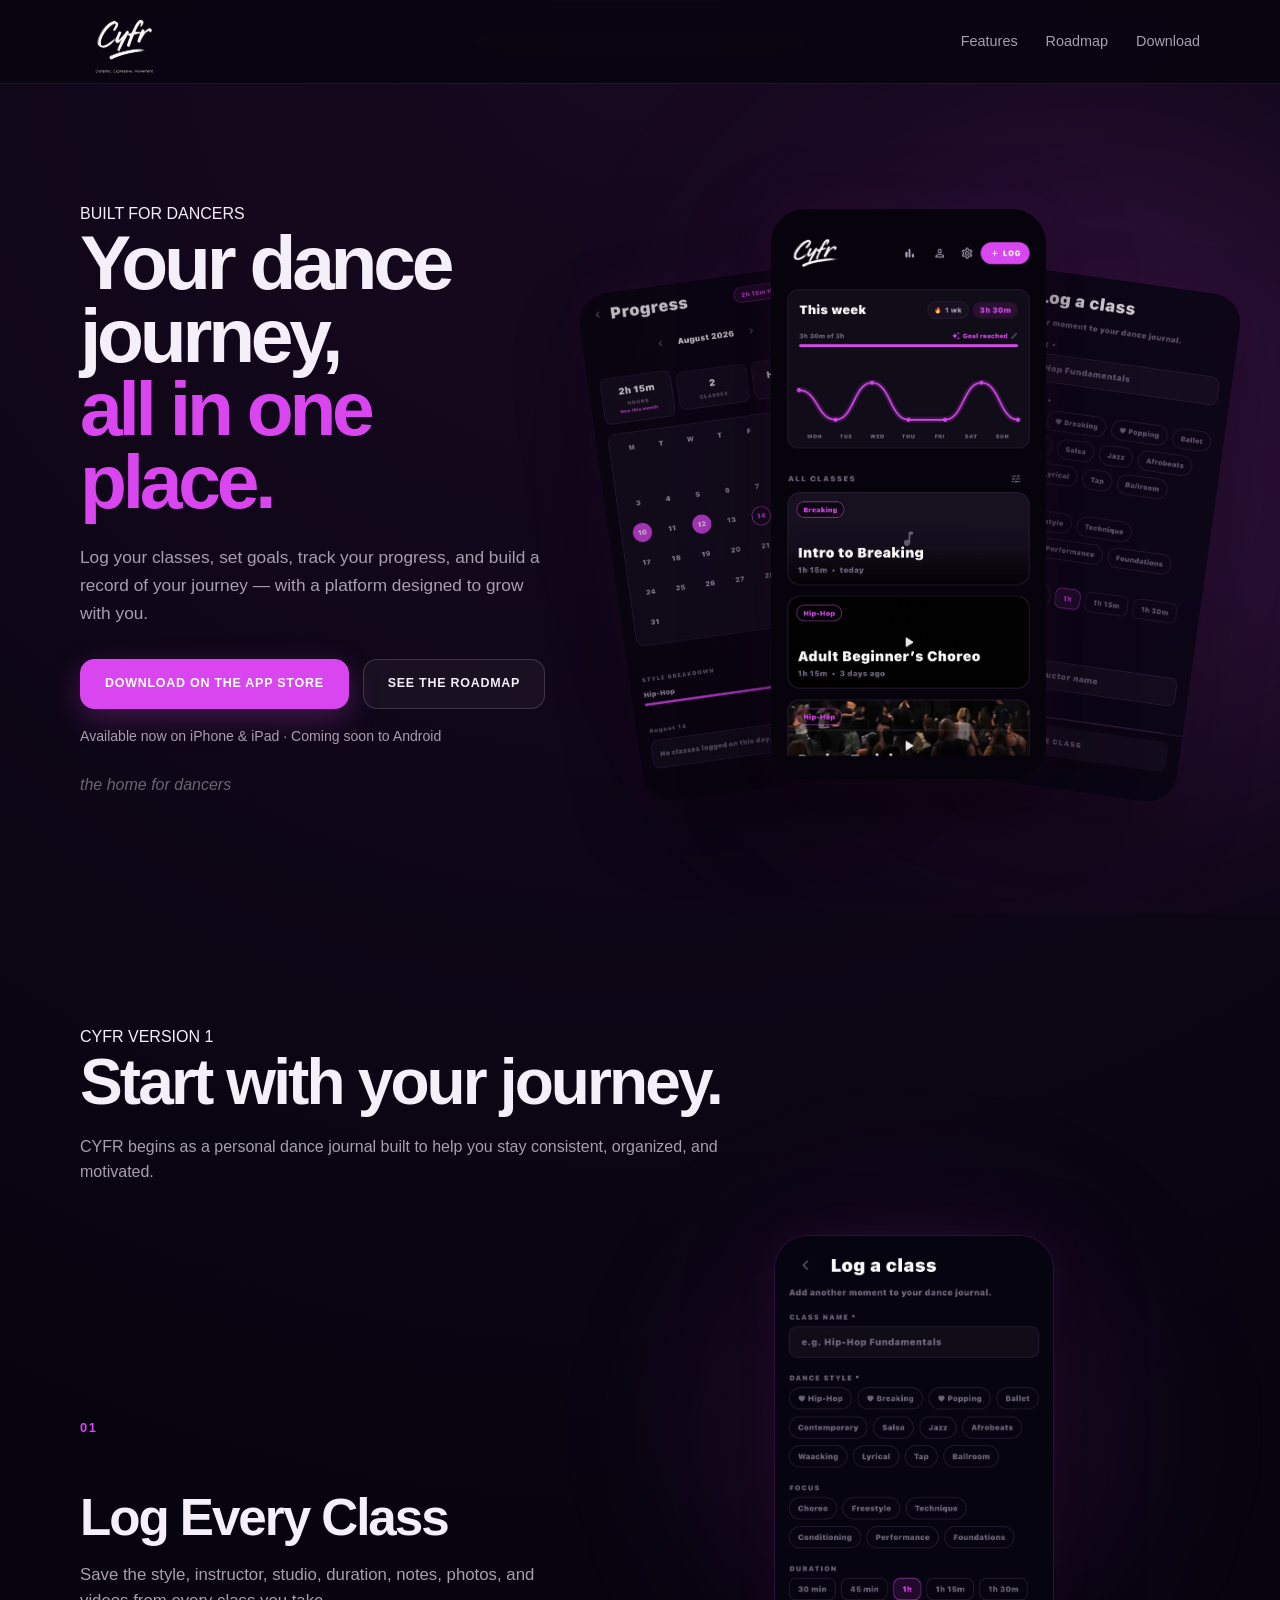
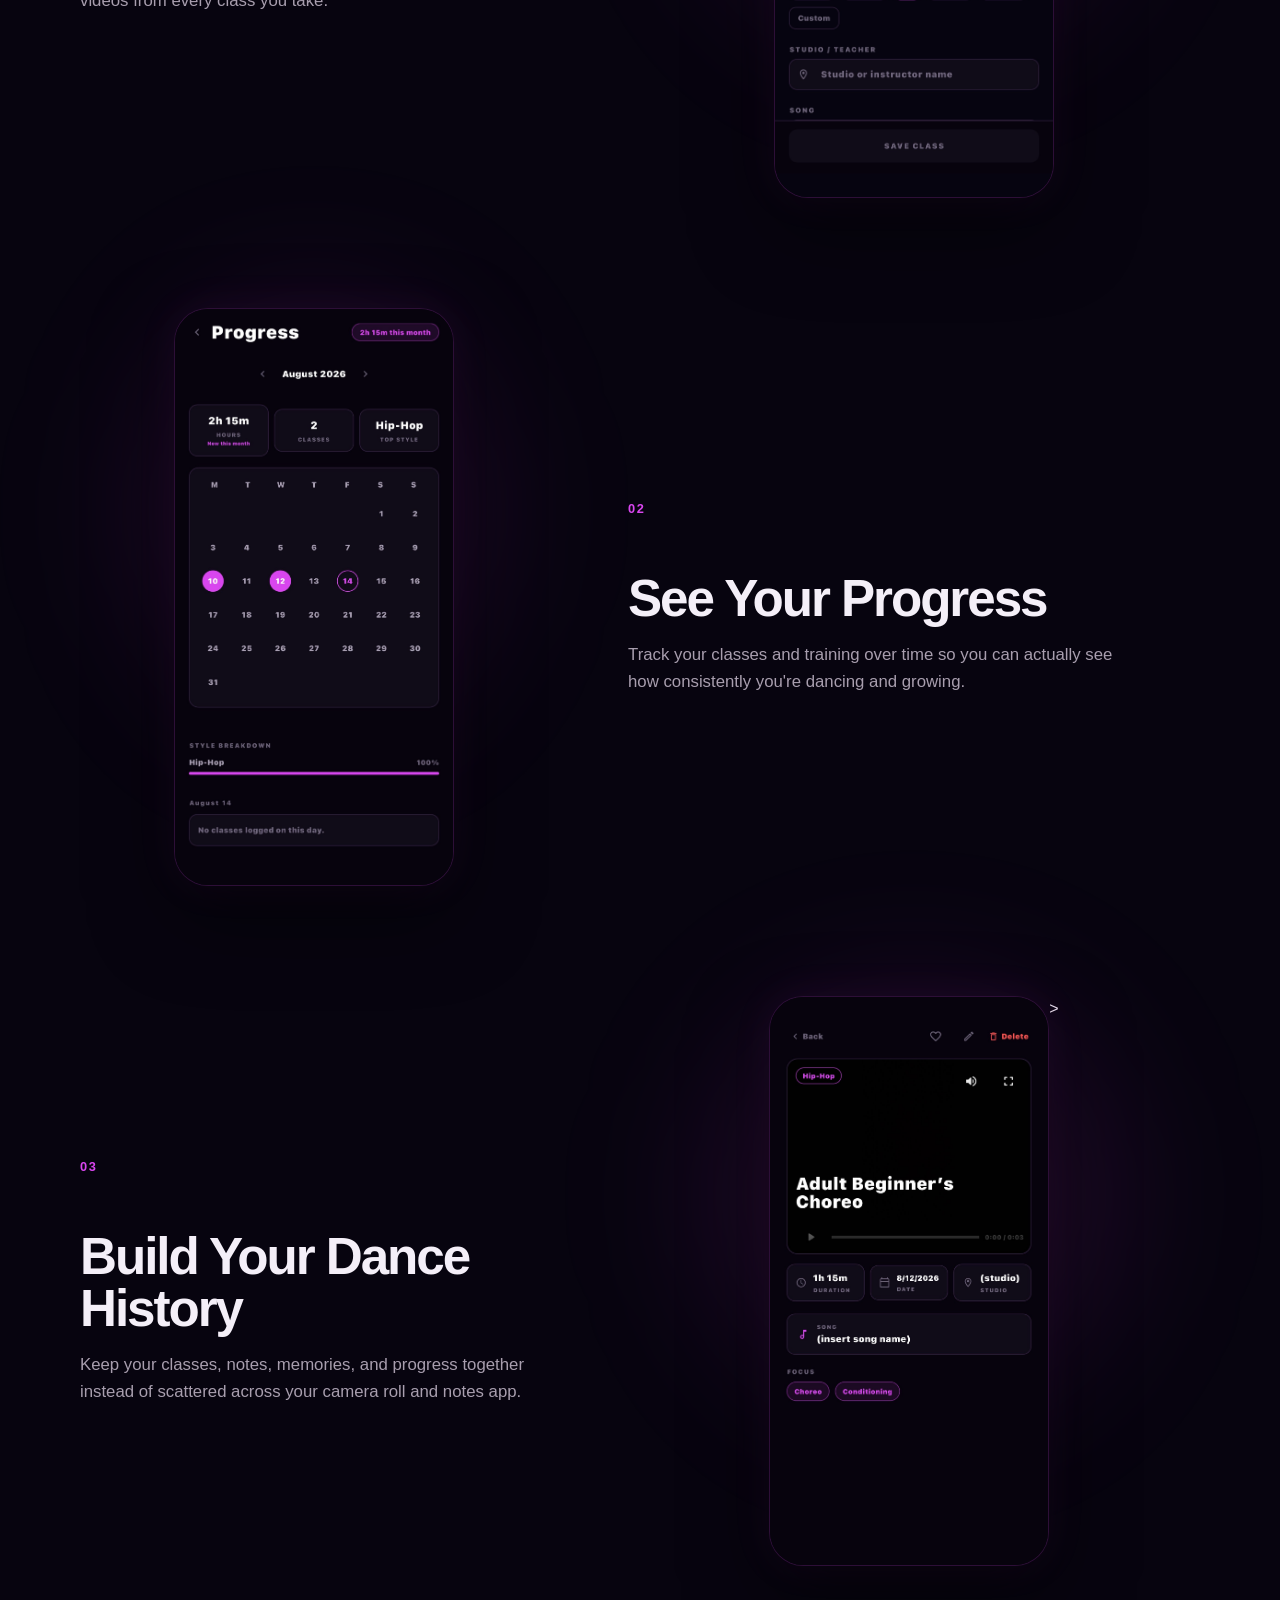
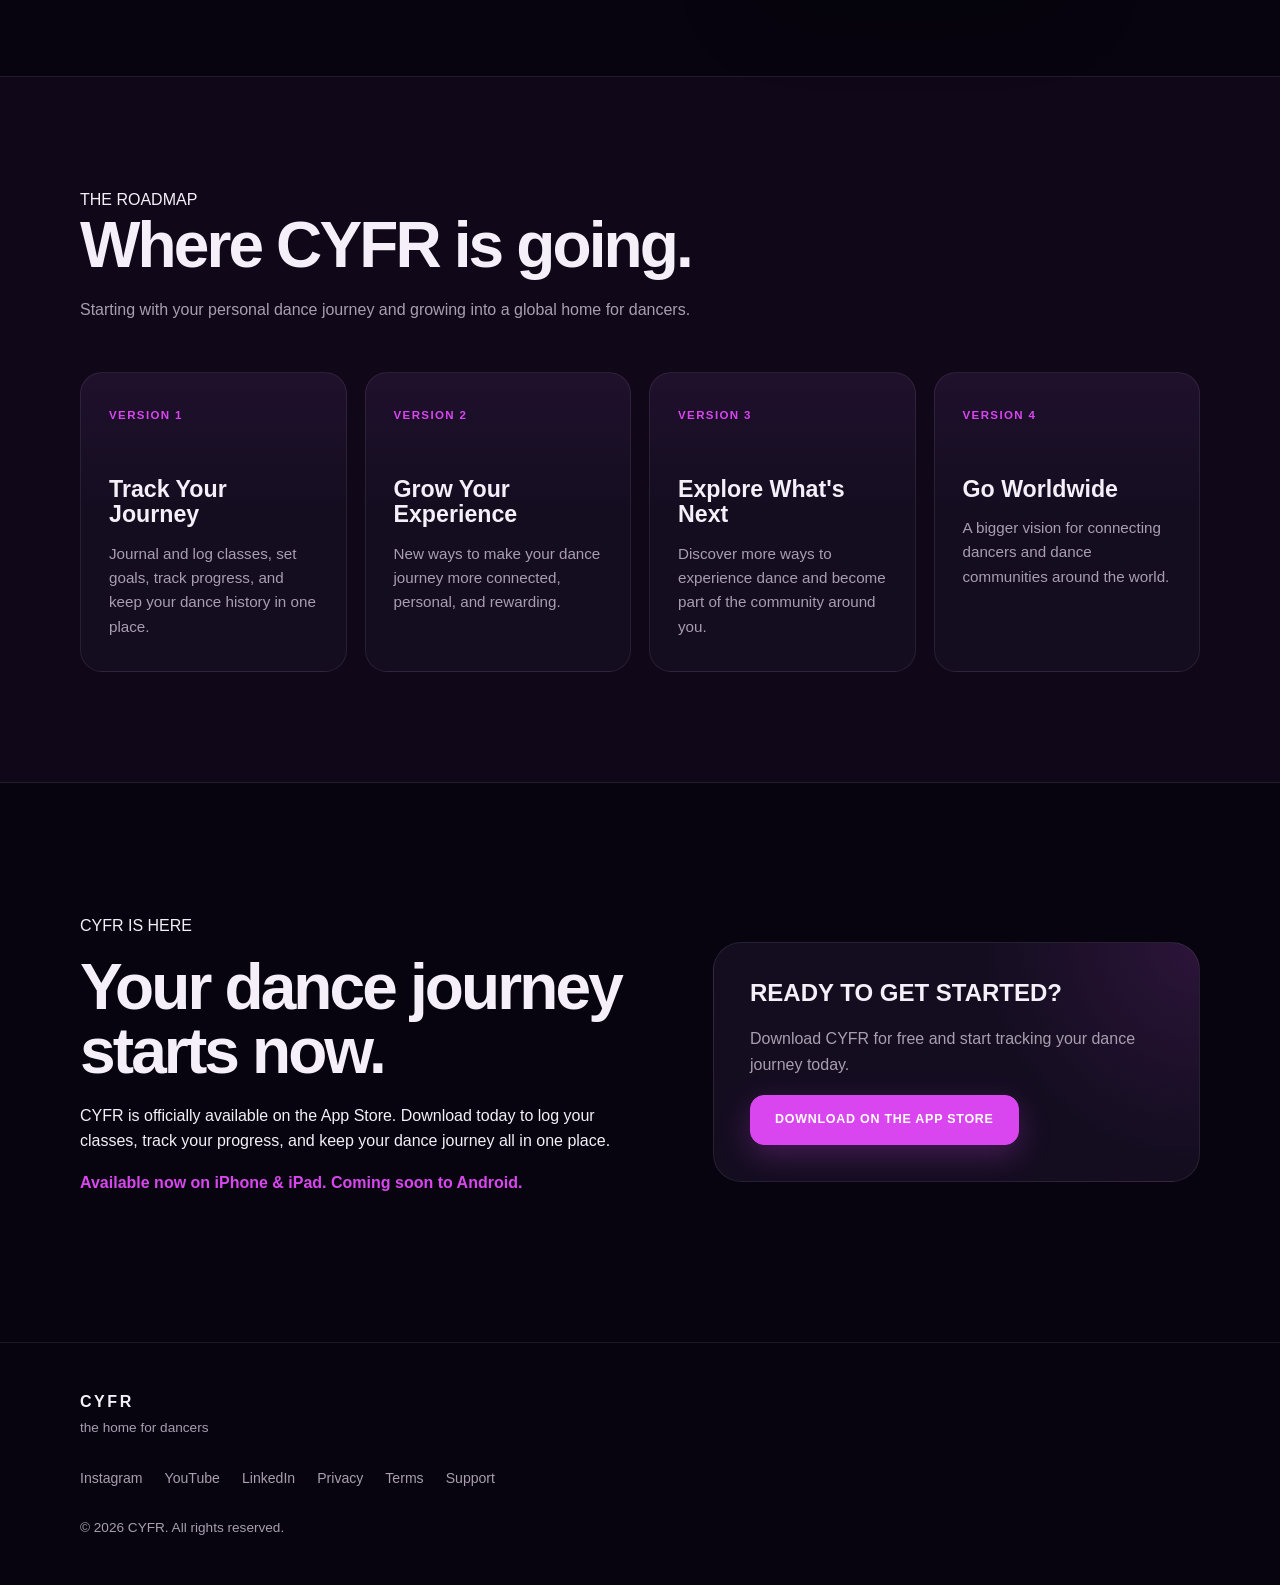
==== commit ea6cf47a: "Remove script tag for script.js from index.html" ====
--- a/index.html
+++ b/index.html
@@ -284,7 +284,5 @@
     </div>
   </footer>
 
-  <script src="script.js"></script>
-
 </body>
 </html>
--- a/styles.css
+++ b/styles.css
@@ -982,4 +982,86 @@
     opacity: 0.78;
   }
 
-}+}
+
+/* CYFR APP STORE LAUNCH */
+
+/* Platform availability beneath hero buttons */
+.hero-availability {
+  margin-top: 16px;
+  color: var(--muted);
+  font-size: 0.88rem;
+  line-height: 1.6;
+}
+
+/* Download section text */
+#download .early-access-copy p {
+  margin-bottom: 16px;
+}
+
+#download .early-access-copy p:last-child {
+  color: var(--purple);
+  font-weight: 600;
+}
+
+/* App Store download card */
+#download .signup-card {
+  display: flex;
+  flex-direction: column;
+  align-items: flex-start;
+  justify-content: center;
+  gap: 18px;
+}
+
+#download .signup-card h3 {
+  font-size: 1.5rem;
+  line-height: 1.2;
+}
+
+#download .signup-card p {
+  color: var(--muted);
+}
+
+/* Download button */
+#download .button-primary {
+  display: inline-flex;
+  align-items: center;
+  justify-content: center;
+  min-height: 50px;
+  padding: 0 24px;
+  border-radius: 14px;
+  background: var(--purple);
+  color: #ffffff;
+  border: 1px solid var(--purple);
+  font-size: 0.78rem;
+  font-weight: 800;
+  letter-spacing: 0.06em;
+  text-align: center;
+  box-shadow: 0 10px 30px rgba(217, 70, 239, 0.25);
+  transition: transform 0.2s ease, box-shadow 0.2s ease;
+}
+
+#download .button-primary:hover {
+  transform: translateY(-2px);
+  box-shadow: 0 14px 35px rgba(217, 70, 239, 0.35);
+}
+
+/* Mobile adjustments */
+@media (max-width: 520px) {
+  .hero-availability {
+    max-width: 290px;
+    margin: 16px auto 0;
+    font-size: 0.82rem;
+    text-align: center;
+  }
+
+  #download .signup-card {
+    align-items: center;
+    text-align: center;
+    padding: 30px 24px;
+  }
+
+  #download .button-primary {
+    width: 100%;
+  }
+}
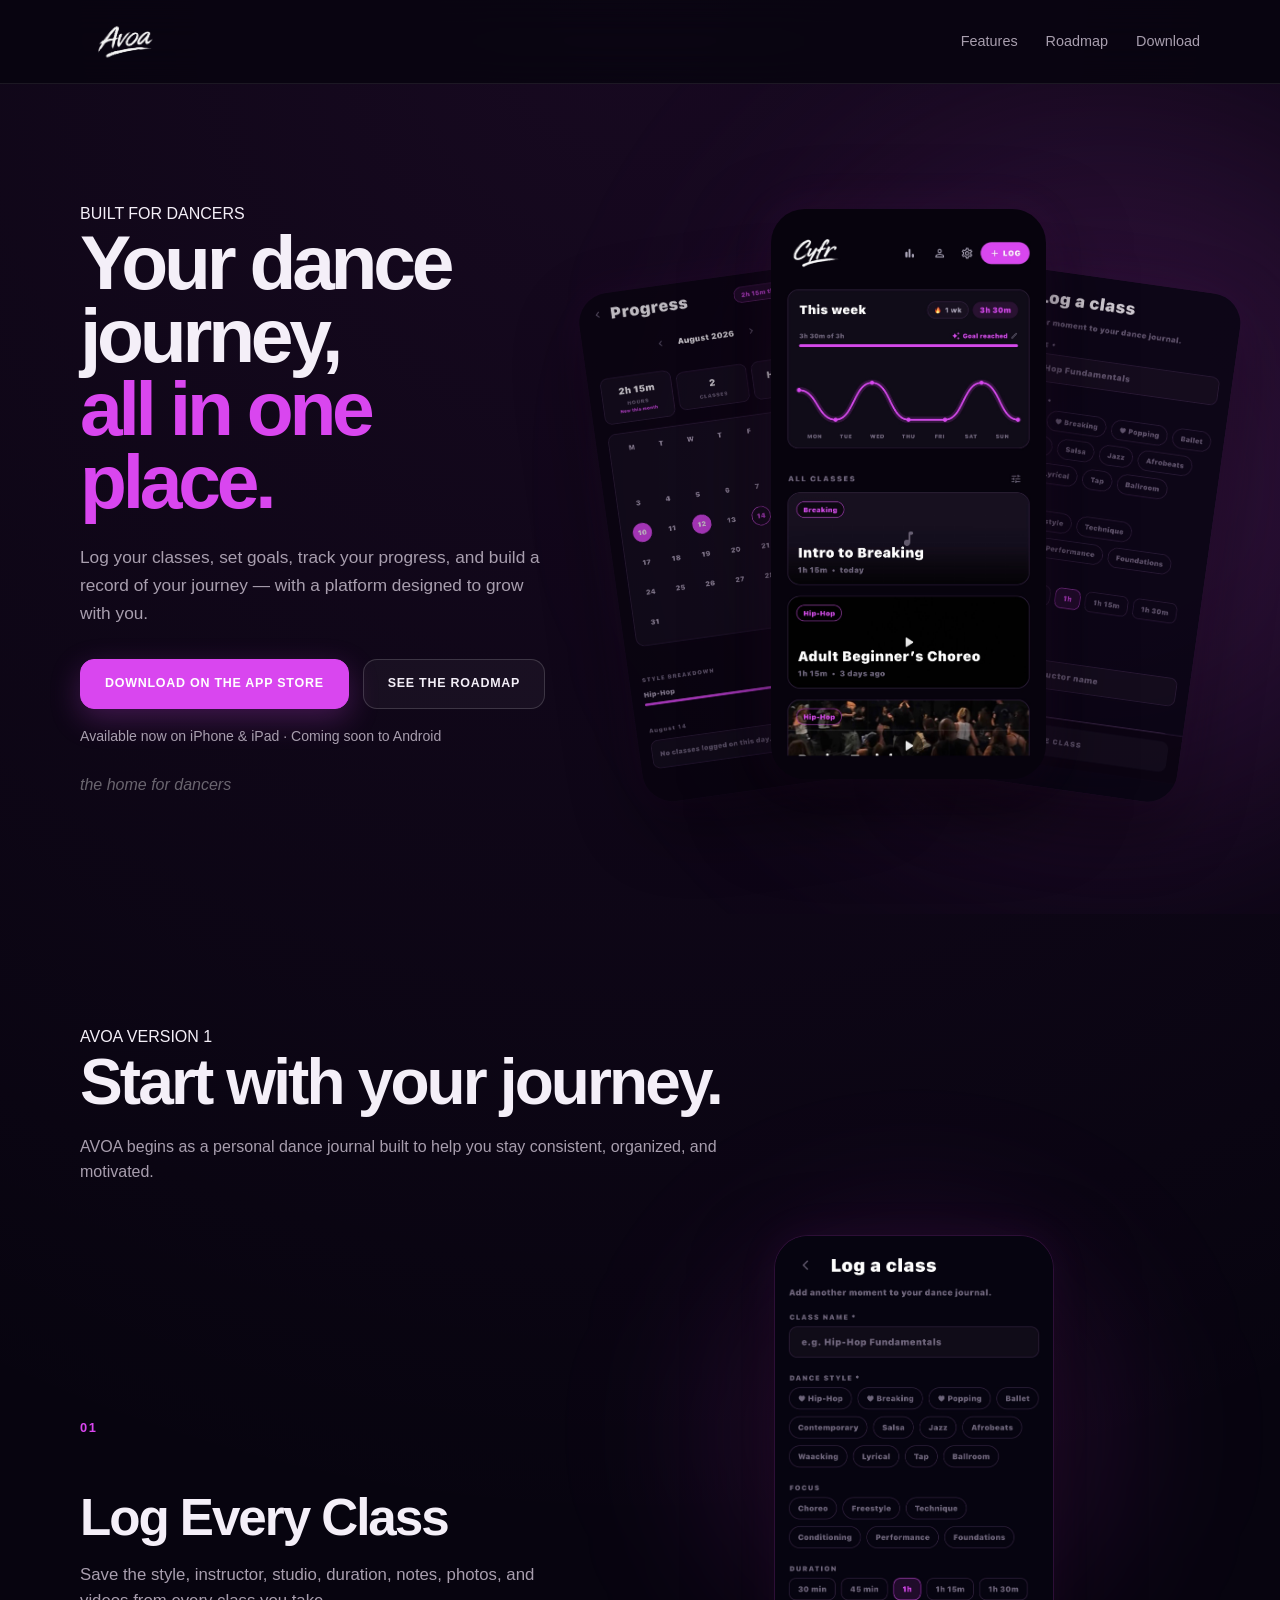
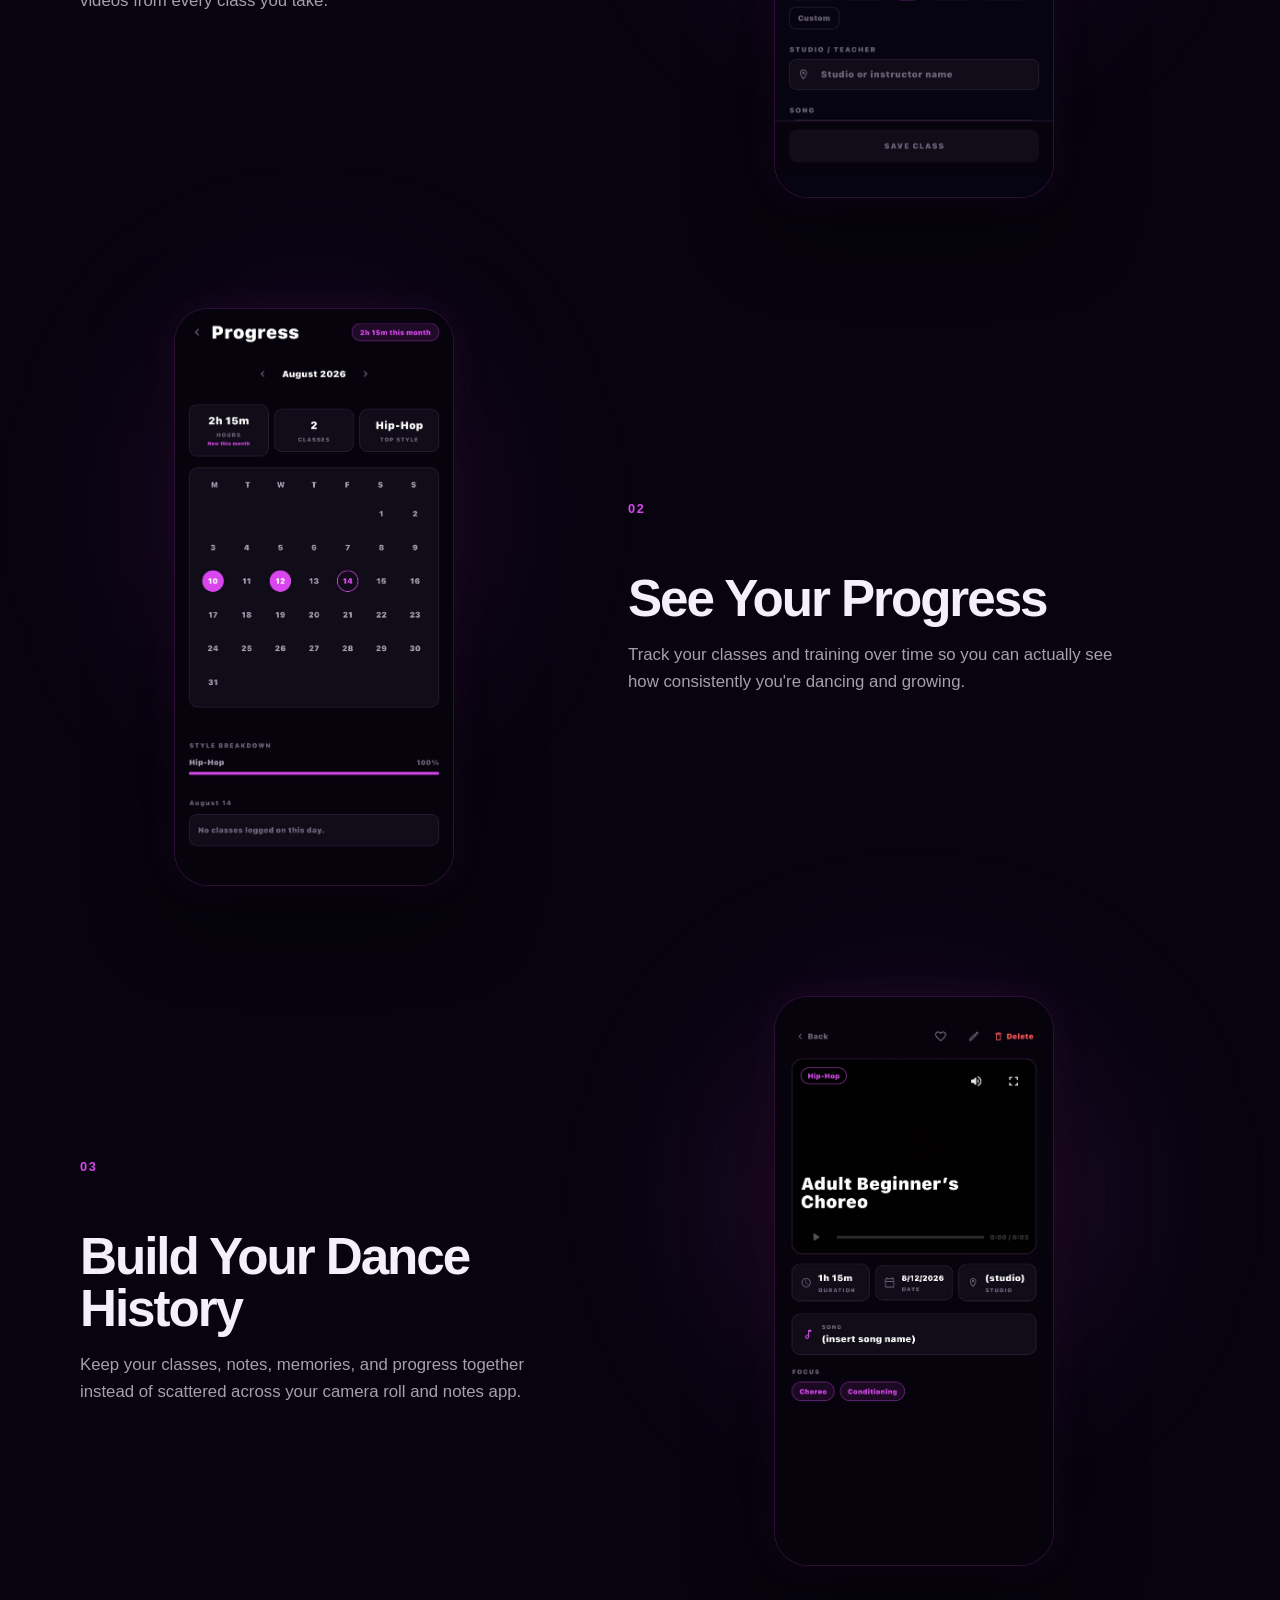
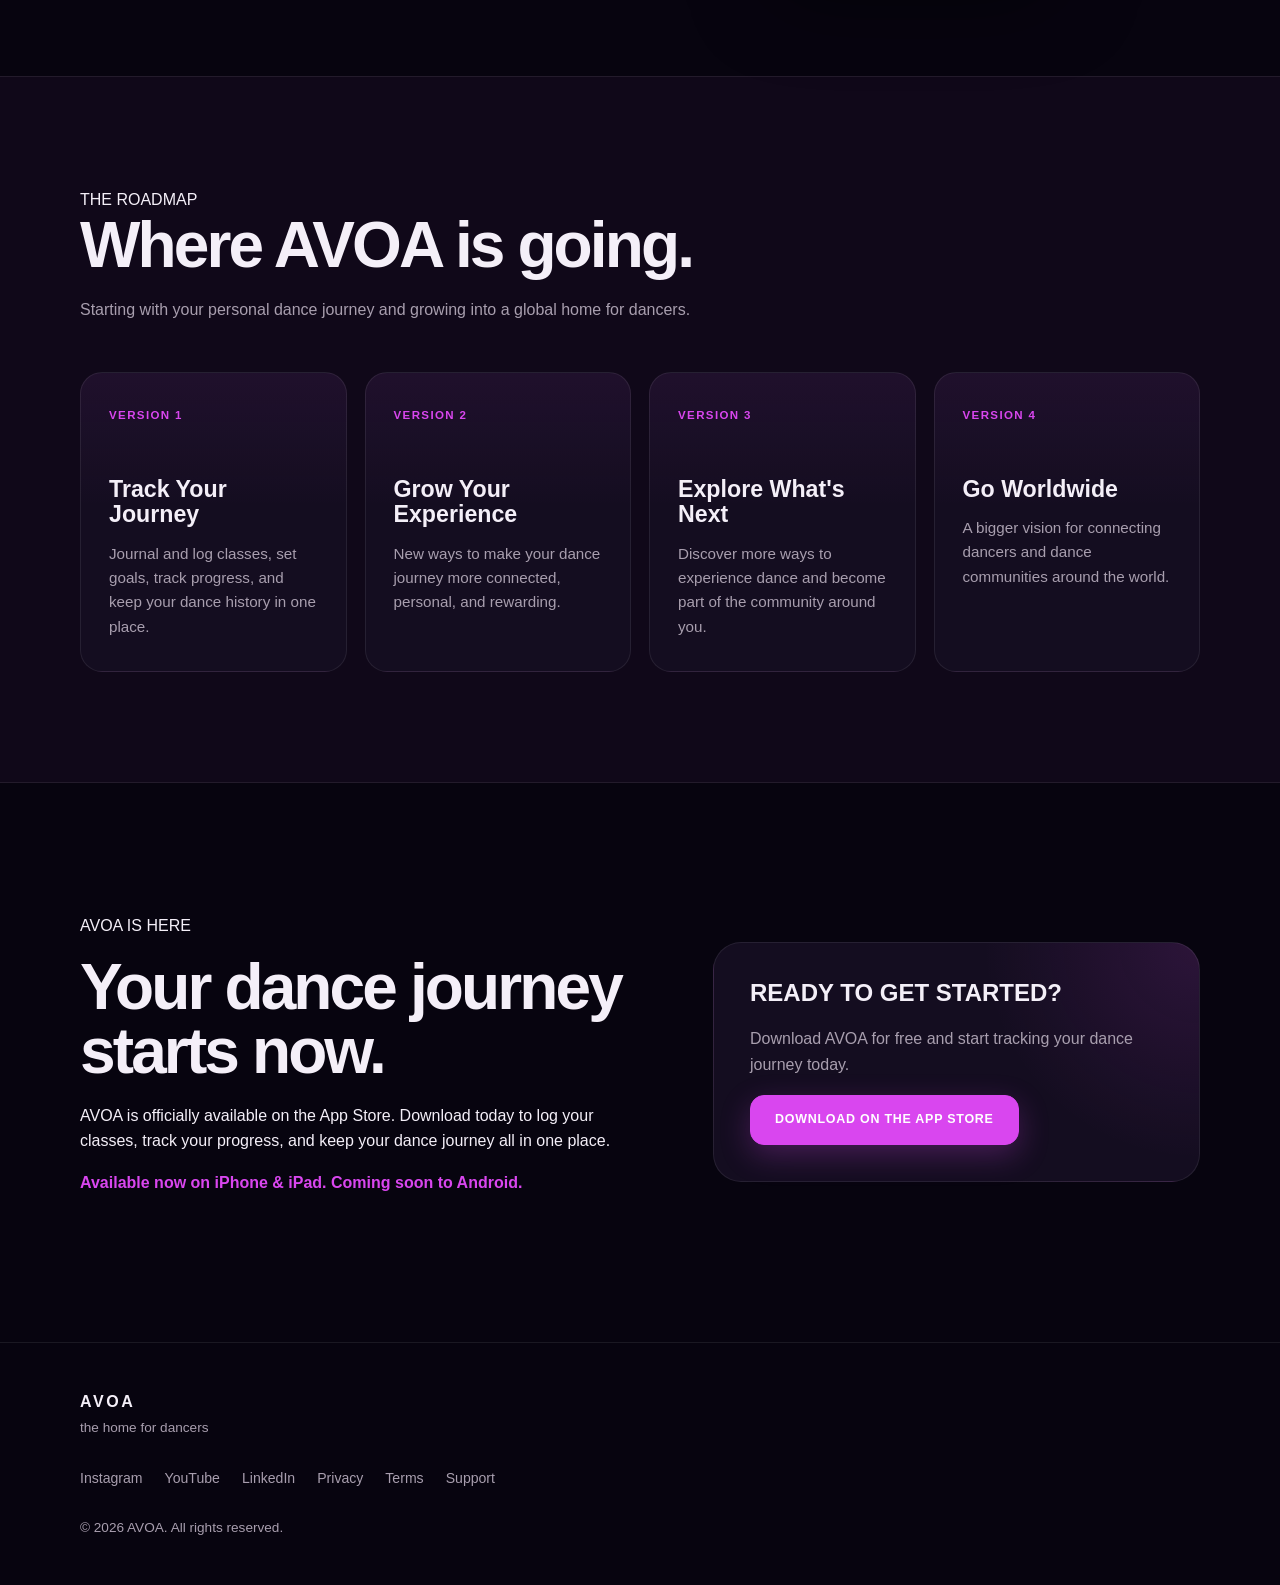
==== commit 16acdba3: "Add files via upload" ====
--- a/index.html
+++ b/index.html
@@ -3,20 +3,17 @@
 <head>
   <meta charset="UTF-8">
   <meta name="viewport" content="width=device-width, initial-scale=1.0">
-  <meta name="description" content="CYFR — The home for dancers. Track classes, set goals, measure progress, and grow with the global dance community.">
-  <title>CYFR — The Home for Dancers</title>
-
+  <meta name="description" content="AVOA — The home for dancers. Track classes, set goals, measure progress, and grow with the global dance community.">
+  <title>AVOA — The Home for Dancers</title>
+  <link rel="icon" type="image/png" href="assets/logo/avoa_app_icon.png">
   <link rel="stylesheet" href="styles.css">
 </head>
-
 <body>
-
   <header class="site-header">
     <div class="container nav">
       <a href="#" class="brand">
-  <img src="assets/logo/cyfr-logo-white.svg" alt="CYFR" class="nav-logo">
-</a>
-
+        <img src="assets/logo/avoa_logo_white.png" alt="AVOA" class="nav-logo">
+      </a>
       <nav class="nav-links">
         <a href="#features">Features</a>
         <a href="#roadmap">Roadmap</a>
@@ -24,250 +21,148 @@
       </nav>
     </div>
   </header>
-
   <main>
-
     <!-- HERO -->
     <section class="hero">
-  <div class="hero-glow"></div>
-
-  <div class="container hero-layout">
-
-    <div class="hero-copy-block">
-
-      <p class="eyebrow">BUILT FOR DANCERS</p>
-
-      <h1>
-        Your dance journey,
-        <span>all in one place.</span>
-      </h1>
-
-      <p class="hero-copy">
-        Log your classes, set goals, track your progress, and build a record
-        of your journey — with a platform designed to grow with you.
-      </p>
-
-      <div class="hero-actions">
-  <a
-    href="https://apps.apple.com/us/app/cyfr-made-for-dancers/id6816141009"
-    class="button button-primary"
-    target="_blank"
-    rel="noopener noreferrer"
-  >
-    DOWNLOAD ON THE APP STORE
-  </a>
-
-  <a href="#roadmap" class="button button-secondary">
-    SEE THE ROADMAP
-  </a>
-</div>
-
-<p class="hero-availability">
-  Available now on iPhone &amp; iPad · Coming soon to Android
-</p>
-
-      <p class="hero-tagline">the home for dancers</p>
-    </div>
-
-    <div class="hero-phones">
-
-  <img
-    src="assets/screenshots/progress.png"
-    alt="CYFR progress screen"
-    class="hero-phone hero-phone-left"
-  >
-
-  <img
-    src="assets/screenshots/home.png"
-    alt="CYFR home screen"
-    class="hero-phone hero-phone-main"
-  >
-
-  <img
-    src="assets/screenshots/log-class.png"
-    alt="CYFR log class screen"
-    class="hero-phone hero-phone-right"
-  >
-
-</div>
-</section>
-
+      <div class="hero-glow"></div>
+      <div class="container hero-layout">
+        <div class="hero-copy-block">
+          <p class="eyebrow">BUILT FOR DANCERS</p>
+          <h1>Your dance journey, <span>all in one place.</span></h1>
+          <p class="hero-copy">
+            Log your classes, set goals, track your progress, and build a record
+            of your journey — with a platform designed to grow with you.
+          </p>
+          <div class="hero-actions">
+            <a href="https://apps.apple.com/us/app/cyfr-made-for-dancers/id6816141009"
+               class="button button-primary" target="_blank" rel="noopener noreferrer">
+              DOWNLOAD ON THE APP STORE
+            </a>
+            <a href="#roadmap" class="button button-secondary">SEE THE ROADMAP</a>
+          </div>
+          <p class="hero-availability">Available now on iPhone &amp; iPad · Coming soon to Android</p>
+          <p class="hero-tagline">the home for dancers</p>
+        </div>
+        <div class="hero-phones">
+          <img src="assets/screenshots/progress.png" alt="AVOA progress screen" class="hero-phone hero-phone-left">
+          <img src="assets/screenshots/home.png" alt="AVOA home screen" class="hero-phone hero-phone-main">
+          <img src="assets/screenshots/log-class.png" alt="AVOA log class screen" class="hero-phone hero-phone-right">
+        </div>
+      </div>
+    </section>
 
     <!-- VERSION 1 -->
-   <section id="features" class="section">
-  <div class="container">
-
-    <div class="section-heading">
-      <p class="eyebrow">CYFR VERSION 1</p>
-      <h2>Start with your journey.</h2>
-      <p>
-        CYFR begins as a personal dance journal built to help you stay
-        consistent, organized, and motivated.
-      </p>
-    </div>
-
-    <div class="feature-showcase">
-
-      <article class="feature-row">
-        <div class="feature-copy">
-          <span class="feature-number">01</span>
-          <h3>Log Every Class</h3>
-          <p>
-            Save the style, instructor, studio, duration, notes,
-            photos, and videos from every class you take.
-          </p>
+    <section id="features" class="section">
+      <div class="container">
+        <div class="section-heading">
+          <p class="eyebrow">AVOA VERSION 1</p>
+          <h2>Start with your journey.</h2>
+          <p>AVOA begins as a personal dance journal built to help you stay
+            consistent, organized, and motivated.</p>
         </div>
-
-        <div class="feature-screen">
-          <img
-            src="assets/screenshots/log-class.png"
-            alt="CYFR log class screen"
-          >
+        <div class="feature-showcase">
+          <article class="feature-row">
+            <div class="feature-copy">
+              <span class="feature-number">01</span>
+              <h3>Log Every Class</h3>
+              <p>Save the style, instructor, studio, duration, notes,
+                photos, and videos from every class you take.</p>
+            </div>
+            <div class="feature-screen">
+              <img src="assets/screenshots/log-class.png" alt="AVOA log class screen">
+            </div>
+          </article>
+          <article class="feature-row feature-row-reverse">
+            <div class="feature-copy">
+              <span class="feature-number">02</span>
+              <h3>See Your Progress</h3>
+              <p>Track your classes and training over time so you can
+                actually see how consistently you're dancing and growing.</p>
+            </div>
+            <div class="feature-screen">
+              <img src="assets/screenshots/progress.png" alt="AVOA progress screen">
+            </div>
+          </article>
+          <article class="feature-row">
+            <div class="feature-copy">
+              <span class="feature-number">03</span>
+              <h3>Build Your Dance History</h3>
+              <p>Keep your classes, notes, memories, and progress together
+                instead of scattered across your camera roll and notes app.</p>
+            </div>
+            <div class="feature-screen">
+              <img src="assets/screenshots/class-detail.png?v=2" alt="AVOA class detail screen">
+            </div>
+          </article>
         </div>
-      </article>
-
-      <article class="feature-row feature-row-reverse">
-        <div class="feature-copy">
-          <span class="feature-number">02</span>
-          <h3>See Your Progress</h3>
-          <p>
-            Track your classes and training over time so you can
-            actually see how consistently you're dancing and growing.
-          </p>
-        </div>
-
-        <div class="feature-screen">
-          <img
-            src="assets/screenshots/progress.png"
-            alt="CYFR progress screen"
-          >
-        </div>
-      </article>
-
-      <article class="feature-row">
-        <div class="feature-copy">
-          <span class="feature-number">03</span>
-          <h3>Build Your Dance History</h3>
-          <p>
-            Keep your classes, notes, memories, and progress together
-            instead of scattered across your camera roll and notes app.
-          </p>
-        </div>
-
-        <div class="feature-screen">
-          <img src="assets/screenshots/class-detail.png?v=2" alt="CYFR class detail screen">
-          >
-        </div>
-      </article>
-
-    </div>
-
-  </div>
-</section>
-
+      </div>
+    </section>
 
     <!-- ROADMAP -->
     <section id="roadmap" class="section roadmap-section">
-  <div class="container">
-
-    <div class="section-heading">
-      <p class="eyebrow">THE ROADMAP</p>
-      <h2>Where CYFR is going.</h2>
-      <p>
-        Starting with your personal dance journey and growing into a global
-        home for dancers.
-      </p>
-    </div>
-
-    <div class="roadmap-grid">
-
-      <article class="roadmap-card">
-        <span class="roadmap-version">VERSION 1</span>
-        <h3>Track Your Journey</h3>
-        <p>
-          Journal and log classes, set goals, track progress, and keep your
-          dance history in one place.
-        </p>
-      </article>
-
-      <article class="roadmap-card">
-        <span class="roadmap-version">VERSION 2</span>
-        <h3>Grow Your Experience</h3>
-        <p>
-          New ways to make your dance journey more connected, personal, and rewarding.
-        </p>
-      </article>
-
-      <article class="roadmap-card">
-        <span class="roadmap-version">VERSION 3</span>
-        <h3>Explore What's Next</h3>
-        <p>
-          Discover more ways to experience dance and become part of the community around you.
-        </p>
-      </article>
-
-      <article class="roadmap-card">
-        <span class="roadmap-version">VERSION 4</span>
-        <h3>Go Worldwide</h3>
-        <p>
-          A bigger vision for connecting dancers and dance communities around the world.
-        </p>
-      </article>
-
-    </div>
-
-  </div>
-</section>
-
+      <div class="container">
+        <div class="section-heading">
+          <p class="eyebrow">THE ROADMAP</p>
+          <h2>Where AVOA is going.</h2>
+          <p>Starting with your personal dance journey and growing into a global
+            home for dancers.</p>
+        </div>
+        <div class="roadmap-grid">
+          <article class="roadmap-card">
+            <span class="roadmap-version">VERSION 1</span>
+            <h3>Track Your Journey</h3>
+            <p>Journal and log classes, set goals, track progress, and keep your
+              dance history in one place.</p>
+          </article>
+          <article class="roadmap-card">
+            <span class="roadmap-version">VERSION 2</span>
+            <h3>Grow Your Experience</h3>
+            <p>New ways to make your dance journey more connected, personal, and rewarding.</p>
+          </article>
+          <article class="roadmap-card">
+            <span class="roadmap-version">VERSION 3</span>
+            <h3>Explore What's Next</h3>
+            <p>Discover more ways to experience dance and become part of the community around you.</p>
+          </article>
+          <article class="roadmap-card">
+            <span class="roadmap-version">VERSION 4</span>
+            <h3>Go Worldwide</h3>
+            <p>A bigger vision for connecting dancers and dance communities around the world.</p>
+          </article>
+        </div>
+      </div>
+    </section>
 
     <!-- DOWNLOAD -->
-<section id="download" class="section early-access-section">
-  <div class="container early-access">
-
-    <div class="early-access-copy">
-      <p class="eyebrow">CYFR IS HERE</p>
-      <h2>Your dance journey starts now.</h2>
-      <p>
-        CYFR is officially available on the App Store.
-        Download today to log your classes, track your progress,
-        and keep your dance journey all in one place.
-      </p>
-      <p>
-        Available now on iPhone &amp; iPad.
-        Coming soon to Android.
-      </p>
-    </div>
-
-    <div class="signup-card">
-      <h3>READY TO GET STARTED?</h3>
-      <p>
-        Download CYFR for free and start tracking your dance journey today.
-      </p>
-
-      <a
-        href="https://apps.apple.com/us/app/cyfr-made-for-dancers/id6816141009"
-        class="button button-primary"
-        target="_blank"
-        rel="noopener noreferrer"
-      >
-        DOWNLOAD ON THE APP STORE
-      </a>
-    </div>
-
-  </div>
-</section>
-
+    <section id="download" class="section early-access-section">
+      <div class="container early-access">
+        <div class="early-access-copy">
+          <p class="eyebrow">AVOA IS HERE</p>
+          <h2>Your dance journey starts now.</h2>
+          <p>AVOA is officially available on the App Store.
+            Download today to log your classes, track your progress,
+            and keep your dance journey all in one place.</p>
+          <p>Available now on iPhone &amp; iPad.
+            Coming soon to Android.</p>
+        </div>
+        <div class="signup-card">
+          <h3>READY TO GET STARTED?</h3>
+          <p>Download AVOA for free and start tracking your dance journey today.</p>
+          <a href="https://apps.apple.com/us/app/cyfr-made-for-dancers/id6816141009"
+             class="button button-primary" target="_blank" rel="noopener noreferrer">
+            DOWNLOAD ON THE APP STORE
+          </a>
+        </div>
+      </div>
+    </section>
   </main>
-
 
   <footer class="site-footer">
     <div class="container footer-content">
-
       <div>
-        <div class="footer-brand">CYFR</div>
+        <div class="footer-brand">AVOA</div>
         <p>the home for dancers</p>
       </div>
-
       <div class="footer-links">
         <a href="https://www.instagram.com/cyfr.app/" target="_blank" rel="noopener noreferrer">Instagram</a>
         <a href="https://www.youtube.com/@cyfrapp" target="_blank" rel="noopener noreferrer">YouTube</a>
@@ -276,13 +171,8 @@
         <a href="terms.html">Terms</a>
         <a href="support.html">Support</a>
       </div>
-
-      <p class="copyright">
-        © 2026 CYFR. All rights reserved.
-      </p>
-
+      <p class="copyright">© 2026 AVOA. All rights reserved.</p>
     </div>
   </footer>
-
 </body>
 </html>
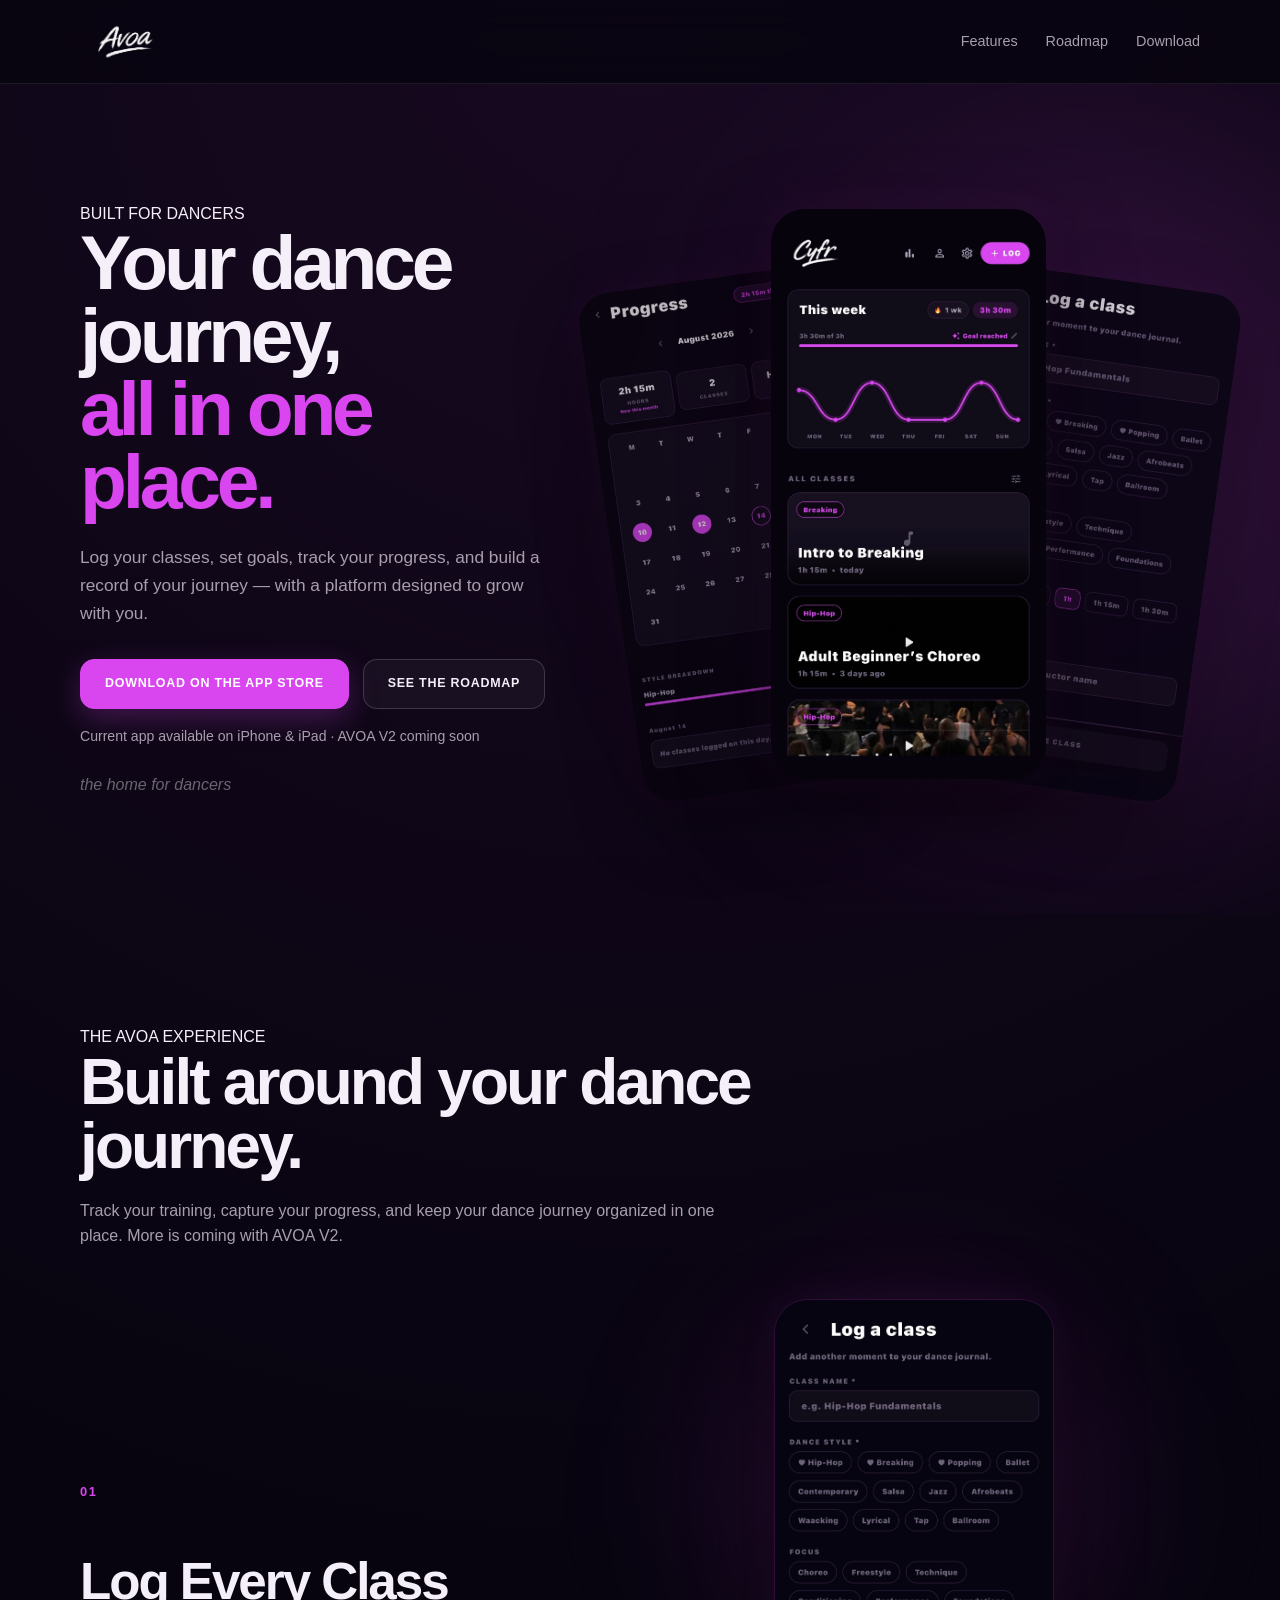
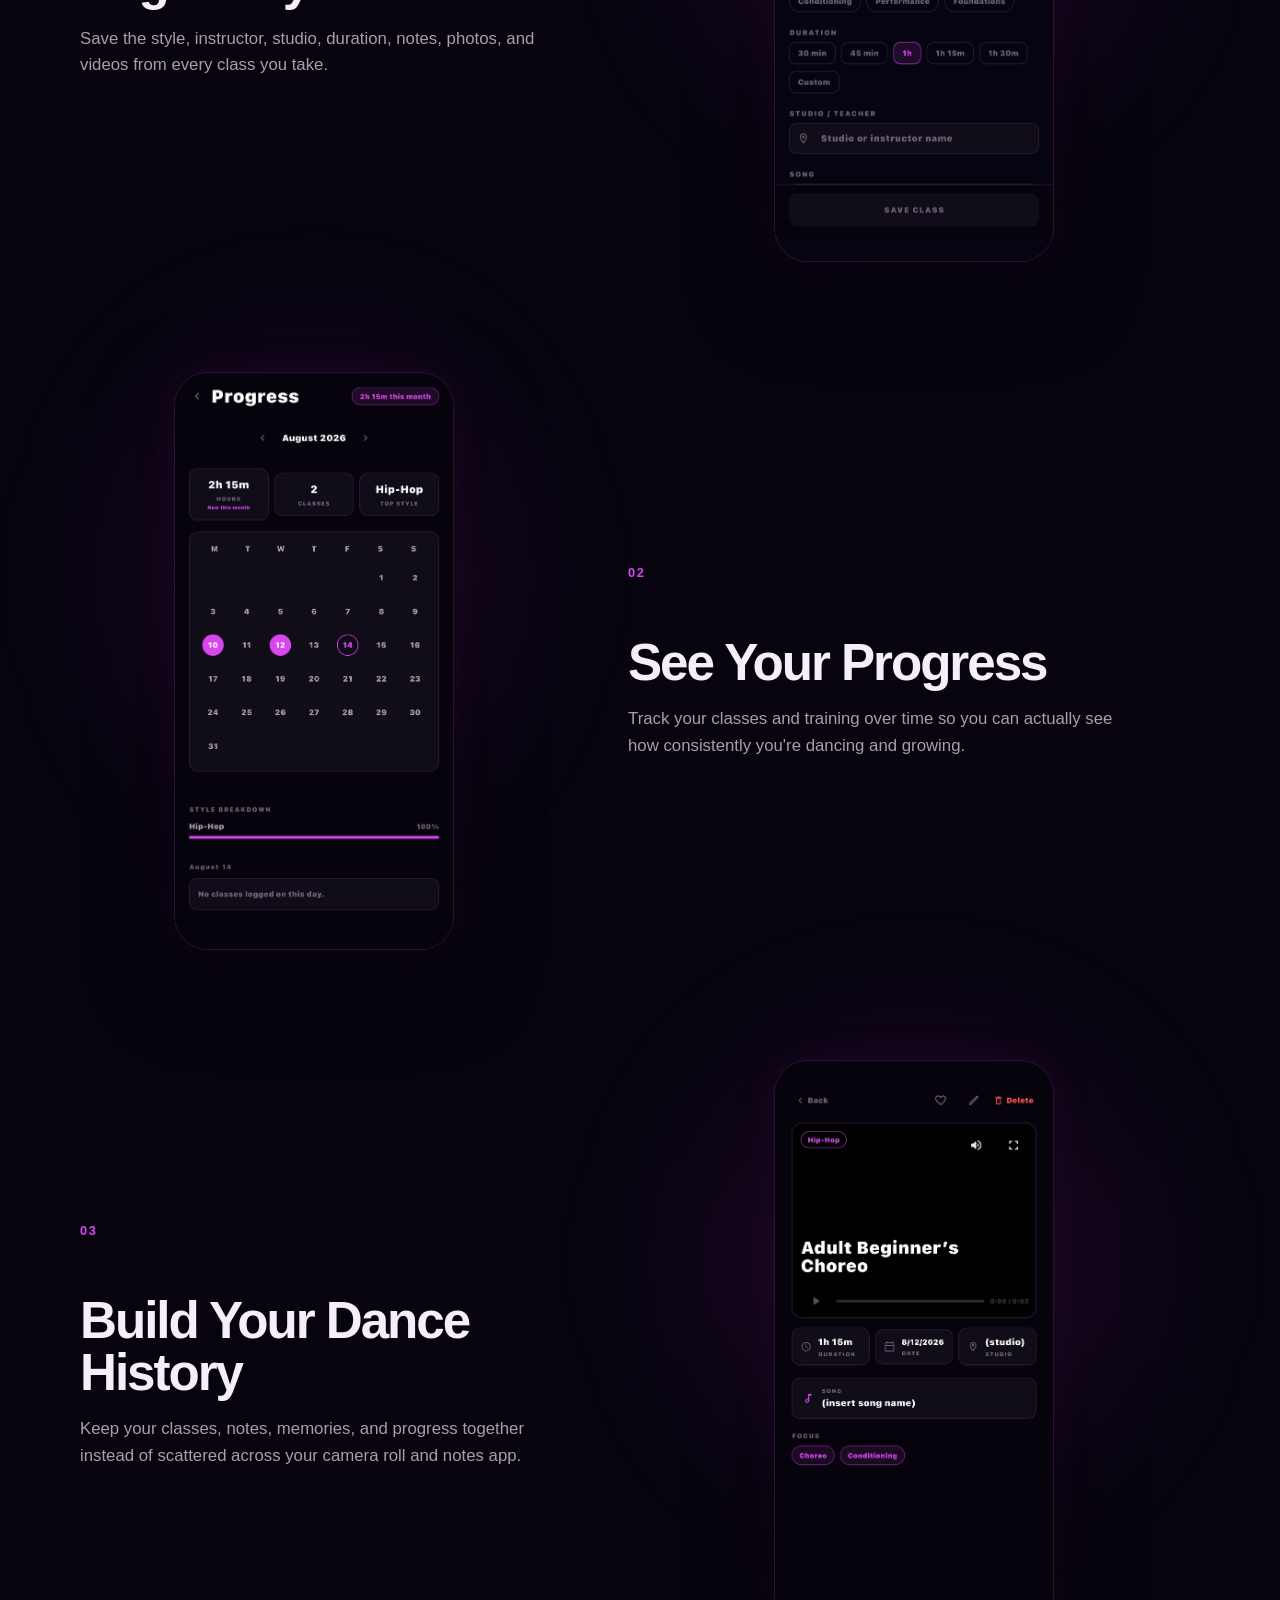
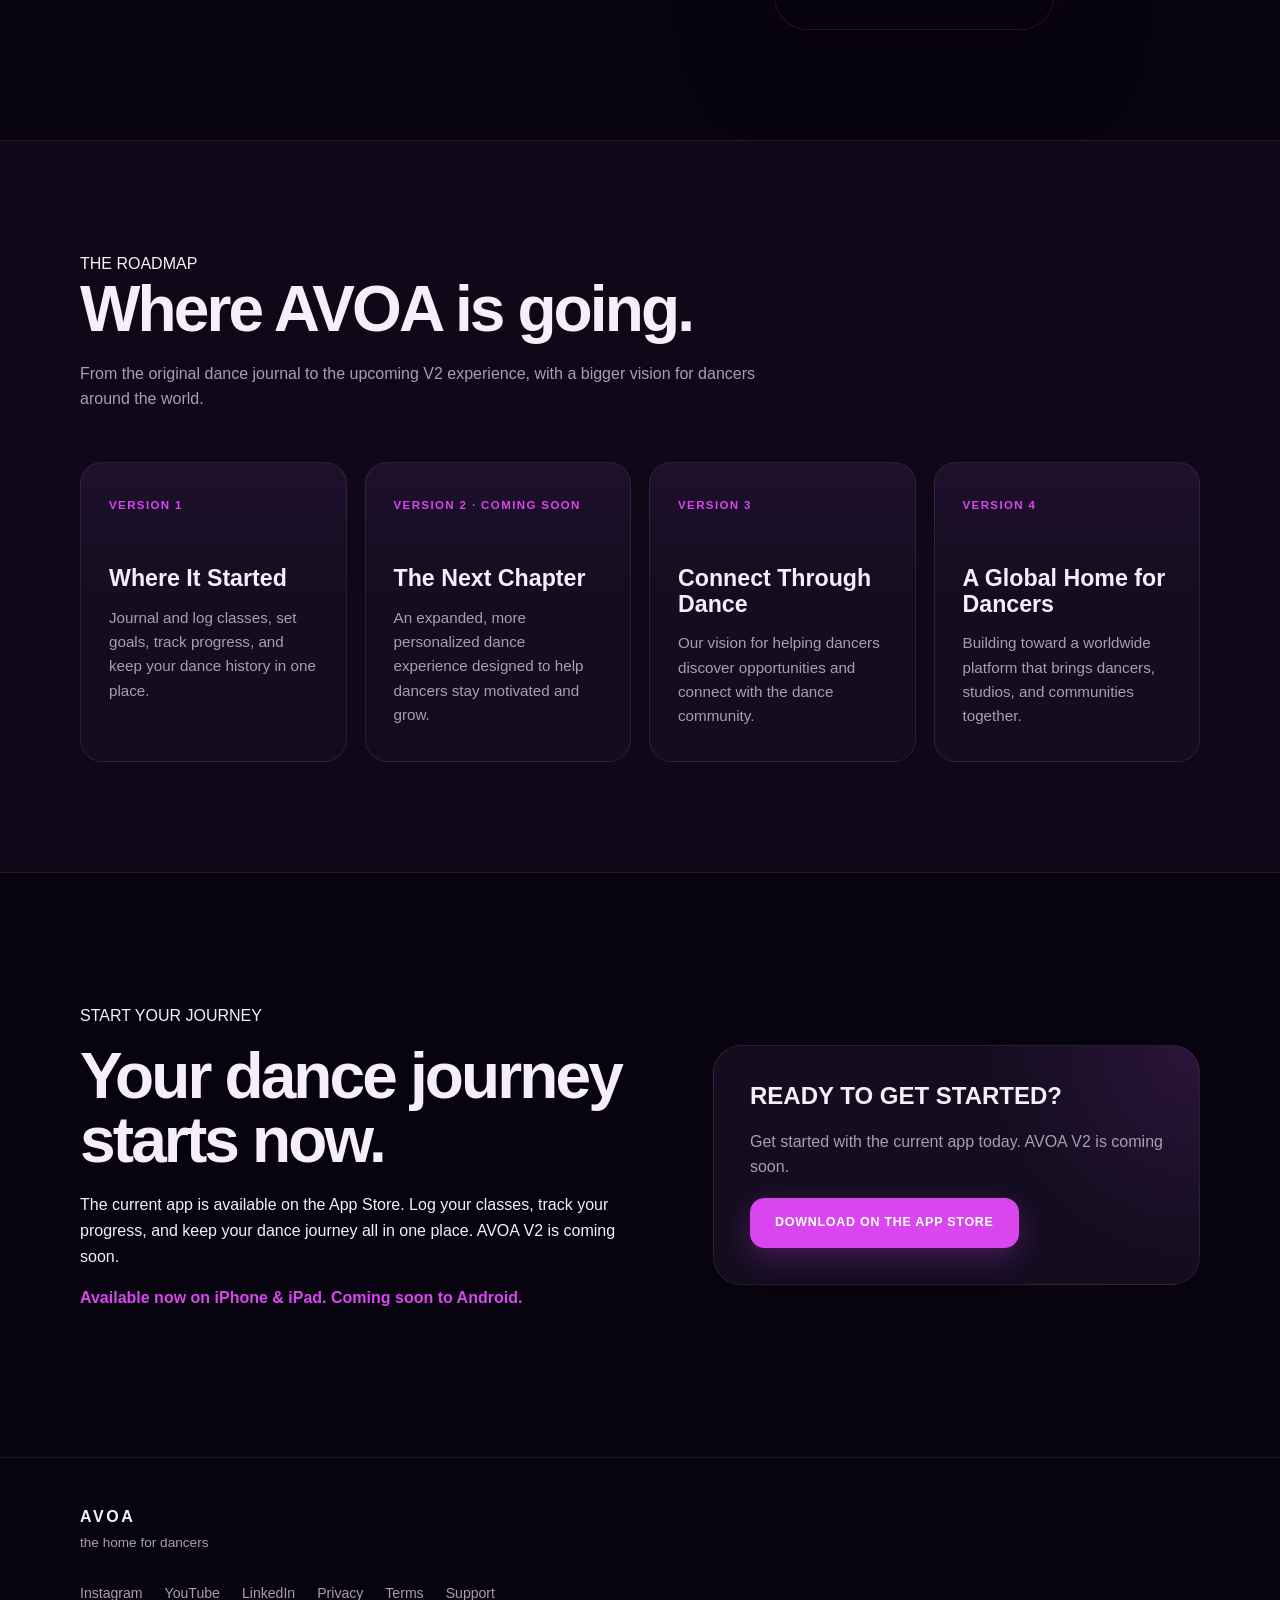
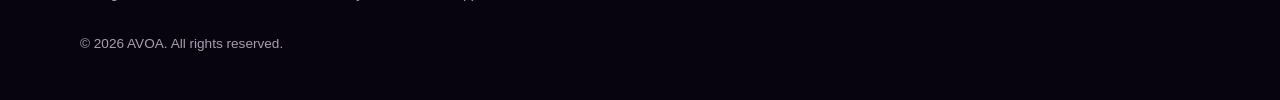
==== commit f2a7cd27: "Add files via upload" ====
--- a/index.html
+++ b/index.html
@@ -40,7 +40,7 @@
             </a>
             <a href="#roadmap" class="button button-secondary">SEE THE ROADMAP</a>
           </div>
-          <p class="hero-availability">Available now on iPhone &amp; iPad · Coming soon to Android</p>
+          <p class="hero-availability">Current app available on iPhone &amp; iPad · AVOA V2 coming soon</p>
           <p class="hero-tagline">the home for dancers</p>
         </div>
         <div class="hero-phones">
@@ -51,14 +51,14 @@
       </div>
     </section>
 
-    <!-- VERSION 1 -->
+    <!-- FEATURES: CURRENT EXPERIENCE AND V2 PREVIEW -->
     <section id="features" class="section">
       <div class="container">
         <div class="section-heading">
-          <p class="eyebrow">AVOA VERSION 1</p>
-          <h2>Start with your journey.</h2>
-          <p>AVOA begins as a personal dance journal built to help you stay
-            consistent, organized, and motivated.</p>
+          <p class="eyebrow">THE AVOA EXPERIENCE</p>
+          <h2>Built around your dance journey.</h2>
+          <p>Track your training, capture your progress, and keep your dance journey
+            organized in one place. More is coming with AVOA V2.</p>
         </div>
         <div class="feature-showcase">
           <article class="feature-row">
@@ -104,30 +104,30 @@
         <div class="section-heading">
           <p class="eyebrow">THE ROADMAP</p>
           <h2>Where AVOA is going.</h2>
-          <p>Starting with your personal dance journey and growing into a global
-            home for dancers.</p>
+          <p>From the original dance journal to the upcoming V2 experience,
+            with a bigger vision for dancers around the world.</p>
         </div>
         <div class="roadmap-grid">
           <article class="roadmap-card">
             <span class="roadmap-version">VERSION 1</span>
-            <h3>Track Your Journey</h3>
+            <h3>Where It Started</h3>
             <p>Journal and log classes, set goals, track progress, and keep your
               dance history in one place.</p>
           </article>
           <article class="roadmap-card">
-            <span class="roadmap-version">VERSION 2</span>
-            <h3>Grow Your Experience</h3>
-            <p>New ways to make your dance journey more connected, personal, and rewarding.</p>
+            <span class="roadmap-version">VERSION 2 · COMING SOON</span>
+            <h3>The Next Chapter</h3>
+            <p>An expanded, more personalized dance experience designed to help dancers stay motivated and grow.</p>
           </article>
           <article class="roadmap-card">
             <span class="roadmap-version">VERSION 3</span>
-            <h3>Explore What's Next</h3>
-            <p>Discover more ways to experience dance and become part of the community around you.</p>
+            <h3>Connect Through Dance</h3>
+            <p>Our vision for helping dancers discover opportunities and connect with the dance community.</p>
           </article>
           <article class="roadmap-card">
             <span class="roadmap-version">VERSION 4</span>
-            <h3>Go Worldwide</h3>
-            <p>A bigger vision for connecting dancers and dance communities around the world.</p>
+            <h3>A Global Home for Dancers</h3>
+            <p>Building toward a worldwide platform that brings dancers, studios, and communities together.</p>
           </article>
         </div>
       </div>
@@ -137,17 +137,17 @@
     <section id="download" class="section early-access-section">
       <div class="container early-access">
         <div class="early-access-copy">
-          <p class="eyebrow">AVOA IS HERE</p>
+          <p class="eyebrow">START YOUR JOURNEY</p>
           <h2>Your dance journey starts now.</h2>
-          <p>AVOA is officially available on the App Store.
-            Download today to log your classes, track your progress,
-            and keep your dance journey all in one place.</p>
+          <p>The current app is available on the App Store.
+            Log your classes, track your progress, and keep your dance journey
+            all in one place. AVOA V2 is coming soon.</p>
           <p>Available now on iPhone &amp; iPad.
             Coming soon to Android.</p>
         </div>
         <div class="signup-card">
           <h3>READY TO GET STARTED?</h3>
-          <p>Download AVOA for free and start tracking your dance journey today.</p>
+          <p>Get started with the current app today. AVOA V2 is coming soon.</p>
           <a href="https://apps.apple.com/us/app/cyfr-made-for-dancers/id6816141009"
              class="button button-primary" target="_blank" rel="noopener noreferrer">
             DOWNLOAD ON THE APP STORE
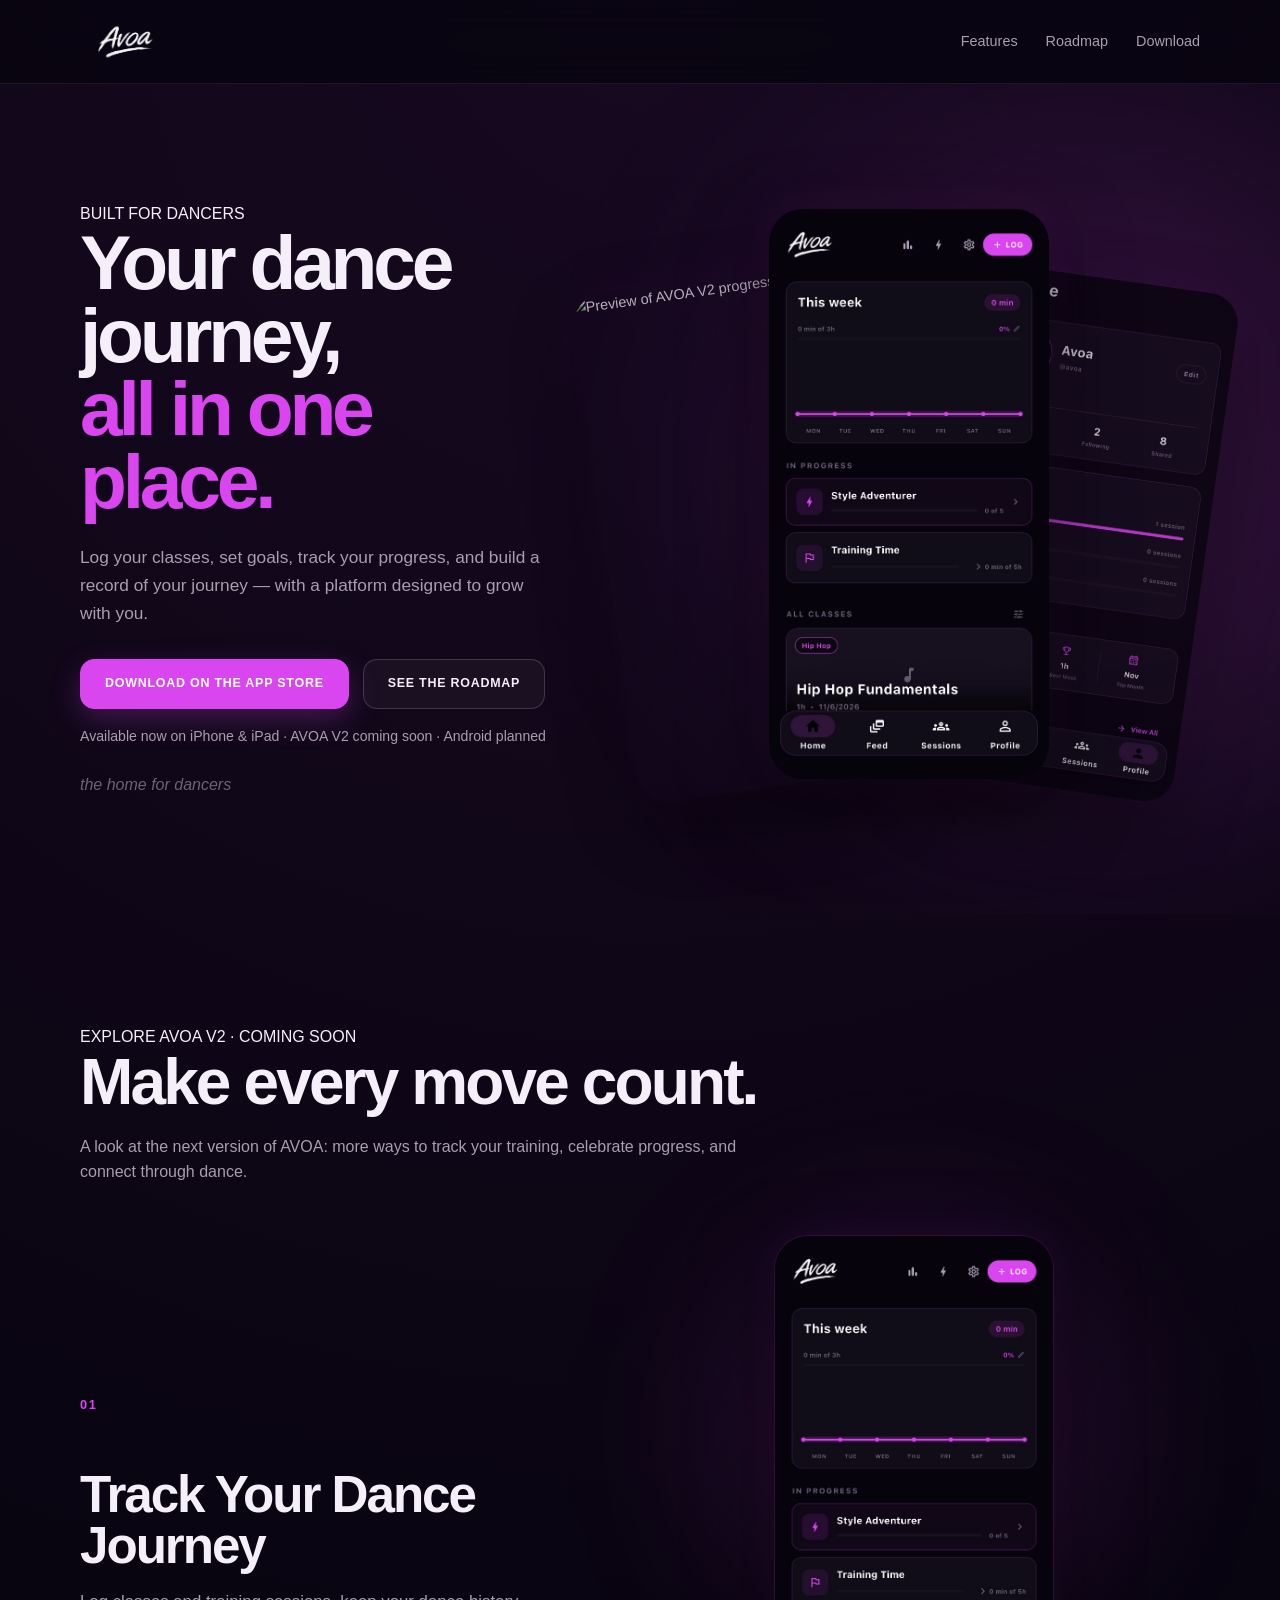
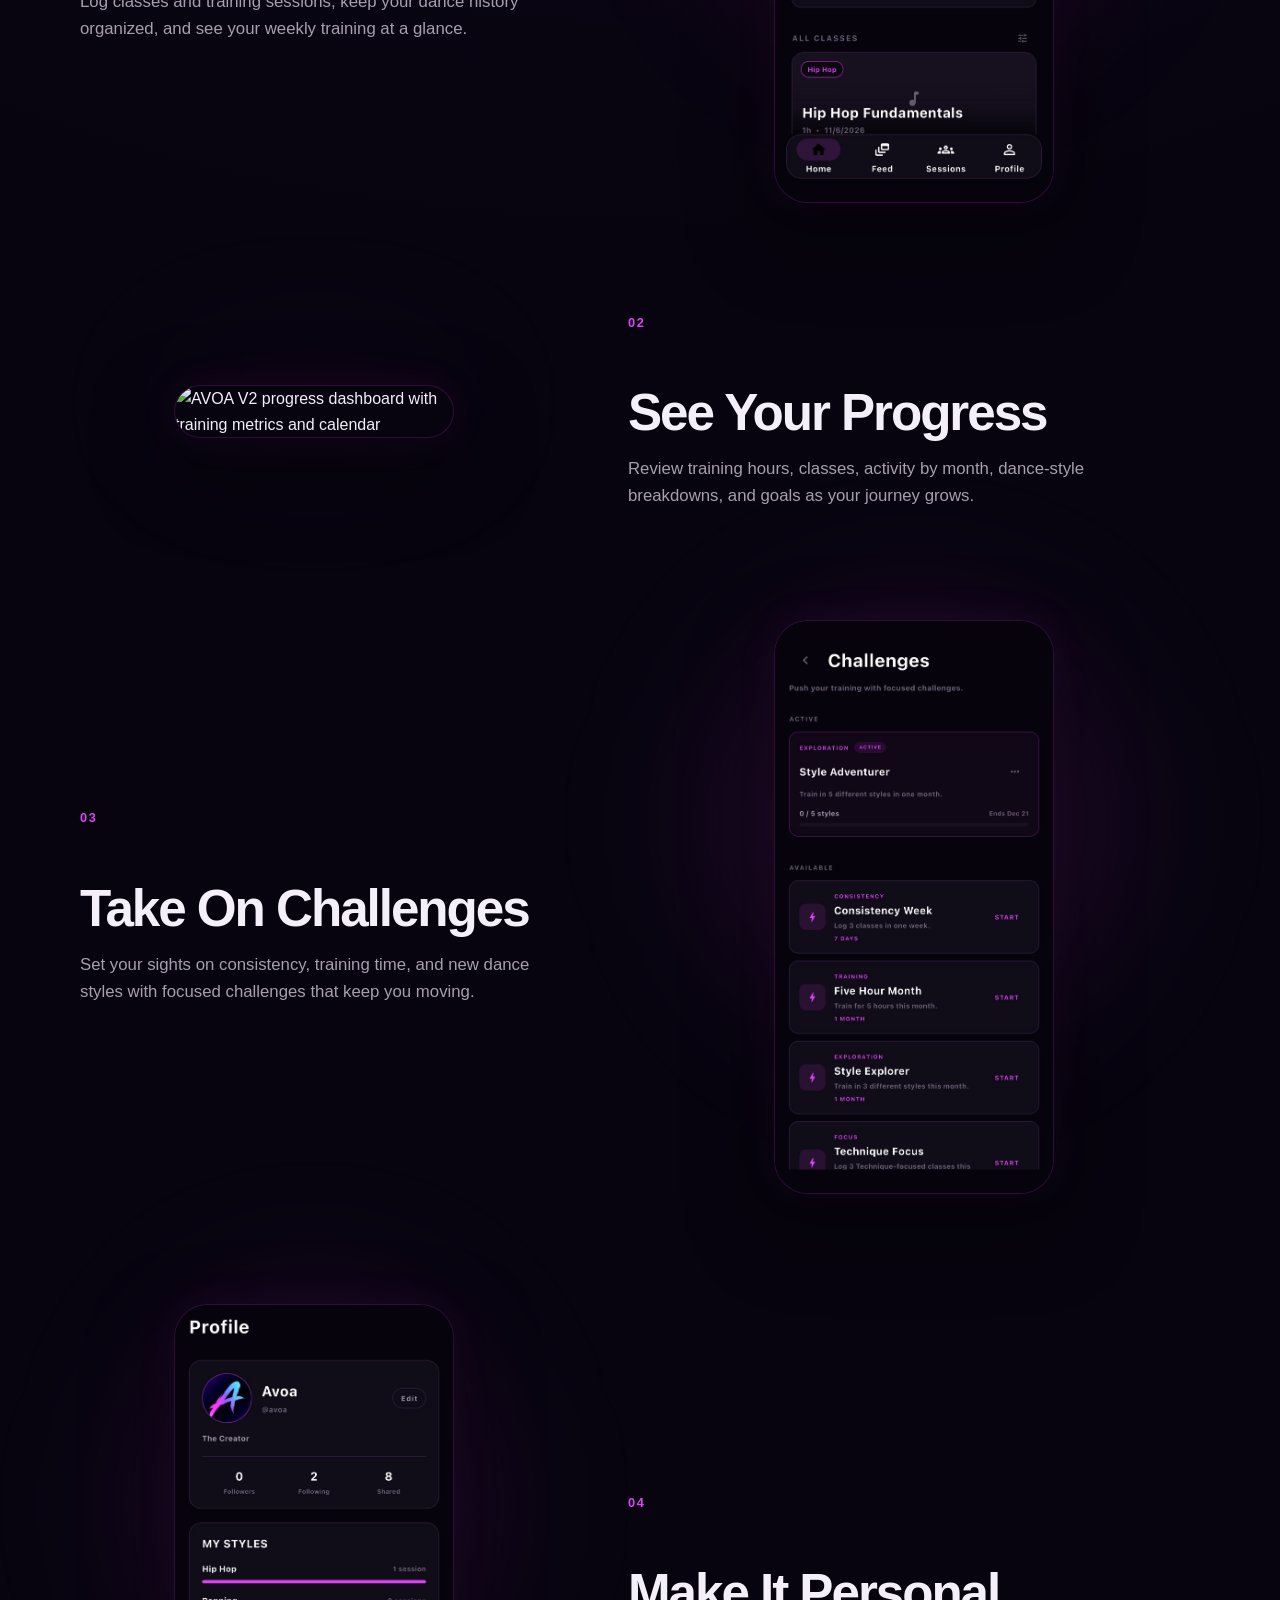
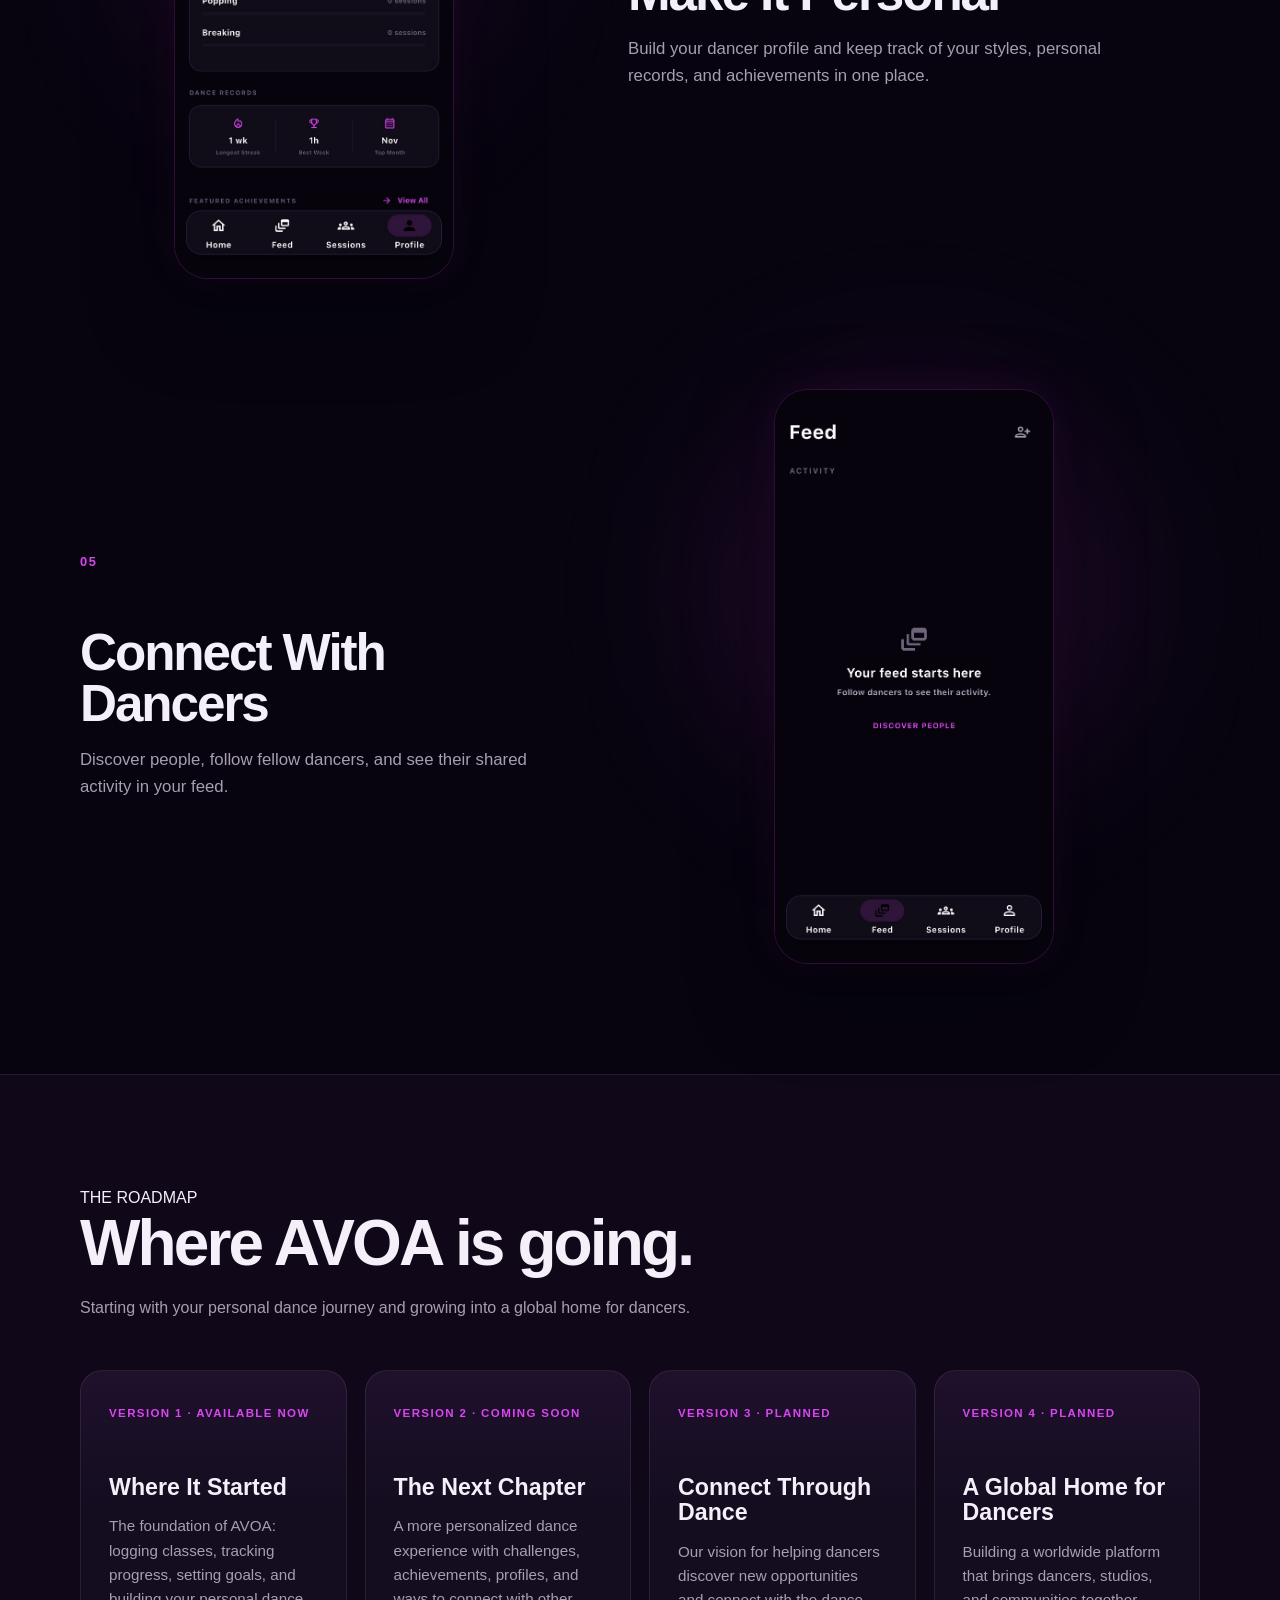
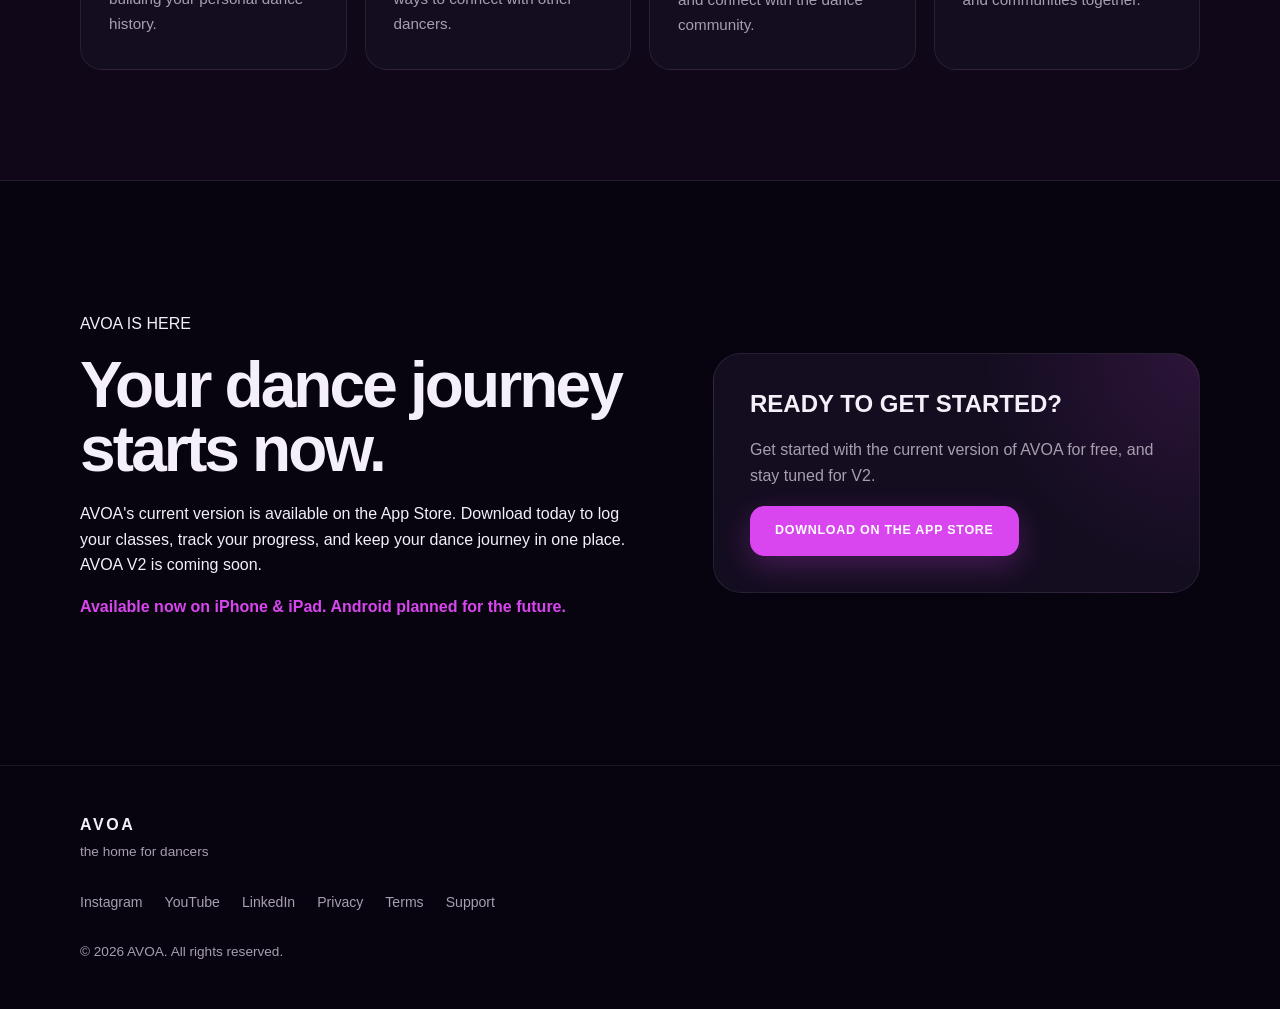
==== commit 5b541fa6: "Add files via upload" ====
--- a/index.html
+++ b/index.html
@@ -3,7 +3,7 @@
 <head>
   <meta charset="UTF-8">
   <meta name="viewport" content="width=device-width, initial-scale=1.0">
-  <meta name="description" content="AVOA — The home for dancers. Track classes, set goals, measure progress, and grow with the global dance community.">
+  <meta name="description" content="AVOA — The home for dancers. Log your classes, track progress, set goals, and grow through challenges and community. Explore what's coming in AVOA V2.">
   <title>AVOA — The Home for Dancers</title>
   <link rel="icon" type="image/png" href="assets/logo/avoa_app_icon.png">
   <link rel="stylesheet" href="styles.css">
@@ -29,134 +29,132 @@
         <div class="hero-copy-block">
           <p class="eyebrow">BUILT FOR DANCERS</p>
           <h1>Your dance journey, <span>all in one place.</span></h1>
-          <p class="hero-copy">
-            Log your classes, set goals, track your progress, and build a record
-            of your journey — with a platform designed to grow with you.
-          </p>
+          <p class="hero-copy">Log your classes, set goals, track your progress, and build a record of your journey — with a platform designed to grow with you.</p>
           <div class="hero-actions">
-            <a href="https://apps.apple.com/us/app/cyfr-made-for-dancers/id6816141009"
-               class="button button-primary" target="_blank" rel="noopener noreferrer">
-              DOWNLOAD ON THE APP STORE
-            </a>
+            <a href="https://apps.apple.com/us/app/cyfr-made-for-dancers/id6816141009" class="button button-primary" target="_blank" rel="noopener noreferrer">DOWNLOAD ON THE APP STORE</a>
             <a href="#roadmap" class="button button-secondary">SEE THE ROADMAP</a>
           </div>
-          <p class="hero-availability">Current app available on iPhone &amp; iPad · AVOA V2 coming soon</p>
+          <p class="hero-availability">Available now on iPhone &amp; iPad · AVOA V2 coming soon · Android planned</p>
           <p class="hero-tagline">the home for dancers</p>
         </div>
         <div class="hero-phones">
-          <img src="assets/screenshots/progress.png" alt="AVOA progress screen" class="hero-phone hero-phone-left">
-          <img src="assets/screenshots/home.png" alt="AVOA home screen" class="hero-phone hero-phone-main">
-          <img src="assets/screenshots/log-class.png" alt="AVOA log class screen" class="hero-phone hero-phone-right">
+          <img src="assets/screenshots/avoa-progress.jpg" alt="Preview of AVOA V2 progress tracking" class="hero-phone hero-phone-left">
+          <img src="assets/screenshots/avoa-home.jpg" alt="Preview of the AVOA V2 home screen" class="hero-phone hero-phone-main">
+          <img src="assets/screenshots/avoa-profile.jpg" alt="Preview of an AVOA V2 dancer profile" class="hero-phone hero-phone-right">
         </div>
       </div>
     </section>
-
-    <!-- FEATURES: CURRENT EXPERIENCE AND V2 PREVIEW -->
+    <!-- FEATURES -->
     <section id="features" class="section">
       <div class="container">
         <div class="section-heading">
-          <p class="eyebrow">THE AVOA EXPERIENCE</p>
-          <h2>Built around your dance journey.</h2>
-          <p>Track your training, capture your progress, and keep your dance journey
-            organized in one place. More is coming with AVOA V2.</p>
+          <p class="eyebrow">EXPLORE AVOA V2 · COMING SOON</p>
+          <h2>Make every move count.</h2>
+          <p>A look at the next version of AVOA: more ways to track your training, celebrate progress, and connect through dance.</p>
         </div>
         <div class="feature-showcase">
           <article class="feature-row">
             <div class="feature-copy">
               <span class="feature-number">01</span>
-              <h3>Log Every Class</h3>
-              <p>Save the style, instructor, studio, duration, notes,
-                photos, and videos from every class you take.</p>
+              <h3>Track Your Dance Journey</h3>
+              <p>Log classes and training sessions, keep your dance history organized, and see your weekly training at a glance.</p>
             </div>
             <div class="feature-screen">
-              <img src="assets/screenshots/log-class.png" alt="AVOA log class screen">
+              <img src="assets/screenshots/avoa-home.jpg" alt="AVOA V2 home dashboard with weekly training and class history">
             </div>
           </article>
           <article class="feature-row feature-row-reverse">
             <div class="feature-copy">
               <span class="feature-number">02</span>
               <h3>See Your Progress</h3>
-              <p>Track your classes and training over time so you can
-                actually see how consistently you're dancing and growing.</p>
+              <p>Review training hours, classes, activity by month, dance-style breakdowns, and goals as your journey grows.</p>
             </div>
             <div class="feature-screen">
-              <img src="assets/screenshots/progress.png" alt="AVOA progress screen">
+              <img src="assets/screenshots/avoa-progress.jpg" alt="AVOA V2 progress dashboard with training metrics and calendar">
             </div>
           </article>
           <article class="feature-row">
             <div class="feature-copy">
               <span class="feature-number">03</span>
-              <h3>Build Your Dance History</h3>
-              <p>Keep your classes, notes, memories, and progress together
-                instead of scattered across your camera roll and notes app.</p>
+              <h3>Take On Challenges</h3>
+              <p>Set your sights on consistency, training time, and new dance styles with focused challenges that keep you moving.</p>
             </div>
             <div class="feature-screen">
-              <img src="assets/screenshots/class-detail.png?v=2" alt="AVOA class detail screen">
+              <img src="assets/screenshots/avoa-challenges.jpg" alt="AVOA V2 active and available dance challenges">
+            </div>
+          </article>
+          <article class="feature-row feature-row-reverse">
+            <div class="feature-copy">
+              <span class="feature-number">04</span>
+              <h3>Make It Personal</h3>
+              <p>Build your dancer profile and keep track of your styles, personal records, and achievements in one place.</p>
+            </div>
+            <div class="feature-screen">
+              <img src="assets/screenshots/avoa-profile.jpg" alt="AVOA V2 dancer profile with styles, records, and achievements">
+            </div>
+          </article>
+          <article class="feature-row">
+            <div class="feature-copy">
+              <span class="feature-number">05</span>
+              <h3>Connect With Dancers</h3>
+              <p>Discover people, follow fellow dancers, and see their shared activity in your feed.</p>
+            </div>
+            <div class="feature-screen">
+              <img src="assets/screenshots/avoa-feed.jpg" alt="AVOA V2 social feed and discover people feature">
             </div>
           </article>
         </div>
       </div>
     </section>
-
     <!-- ROADMAP -->
     <section id="roadmap" class="section roadmap-section">
       <div class="container">
         <div class="section-heading">
           <p class="eyebrow">THE ROADMAP</p>
           <h2>Where AVOA is going.</h2>
-          <p>From the original dance journal to the upcoming V2 experience,
-            with a bigger vision for dancers around the world.</p>
+          <p>Starting with your personal dance journey and growing into a global home for dancers.</p>
         </div>
         <div class="roadmap-grid">
           <article class="roadmap-card">
-            <span class="roadmap-version">VERSION 1</span>
+            <span class="roadmap-version">VERSION 1 · AVAILABLE NOW</span>
             <h3>Where It Started</h3>
-            <p>Journal and log classes, set goals, track progress, and keep your
-              dance history in one place.</p>
+            <p>The foundation of AVOA: logging classes, tracking progress, setting goals, and building your personal dance history.</p>
           </article>
           <article class="roadmap-card">
             <span class="roadmap-version">VERSION 2 · COMING SOON</span>
             <h3>The Next Chapter</h3>
-            <p>An expanded, more personalized dance experience designed to help dancers stay motivated and grow.</p>
+            <p>A more personalized dance experience with challenges, achievements, profiles, and ways to connect with other dancers.</p>
           </article>
           <article class="roadmap-card">
-            <span class="roadmap-version">VERSION 3</span>
+            <span class="roadmap-version">VERSION 3 · PLANNED</span>
             <h3>Connect Through Dance</h3>
-            <p>Our vision for helping dancers discover opportunities and connect with the dance community.</p>
+            <p>Our vision for helping dancers discover new opportunities and connect with the dance community.</p>
           </article>
           <article class="roadmap-card">
-            <span class="roadmap-version">VERSION 4</span>
+            <span class="roadmap-version">VERSION 4 · PLANNED</span>
             <h3>A Global Home for Dancers</h3>
-            <p>Building toward a worldwide platform that brings dancers, studios, and communities together.</p>
+            <p>Building a worldwide platform that brings dancers, studios, and communities together.</p>
           </article>
         </div>
       </div>
     </section>
-
     <!-- DOWNLOAD -->
     <section id="download" class="section early-access-section">
       <div class="container early-access">
         <div class="early-access-copy">
-          <p class="eyebrow">START YOUR JOURNEY</p>
+          <p class="eyebrow">AVOA IS HERE</p>
           <h2>Your dance journey starts now.</h2>
-          <p>The current app is available on the App Store.
-            Log your classes, track your progress, and keep your dance journey
-            all in one place. AVOA V2 is coming soon.</p>
-          <p>Available now on iPhone &amp; iPad.
-            Coming soon to Android.</p>
+          <p>AVOA's current version is available on the App Store. Download today to log your classes, track your progress, and keep your dance journey in one place. AVOA V2 is coming soon.</p>
+          <p>Available now on iPhone &amp; iPad. Android planned for the future.</p>
         </div>
         <div class="signup-card">
           <h3>READY TO GET STARTED?</h3>
-          <p>Get started with the current app today. AVOA V2 is coming soon.</p>
-          <a href="https://apps.apple.com/us/app/cyfr-made-for-dancers/id6816141009"
-             class="button button-primary" target="_blank" rel="noopener noreferrer">
-            DOWNLOAD ON THE APP STORE
-          </a>
+          <p>Get started with the current version of AVOA for free, and stay tuned for V2.</p>
+          <a href="https://apps.apple.com/us/app/cyfr-made-for-dancers/id6816141009" class="button button-primary" target="_blank" rel="noopener noreferrer">DOWNLOAD ON THE APP STORE</a>
         </div>
       </div>
     </section>
   </main>
-
   <footer class="site-footer">
     <div class="container footer-content">
       <div>
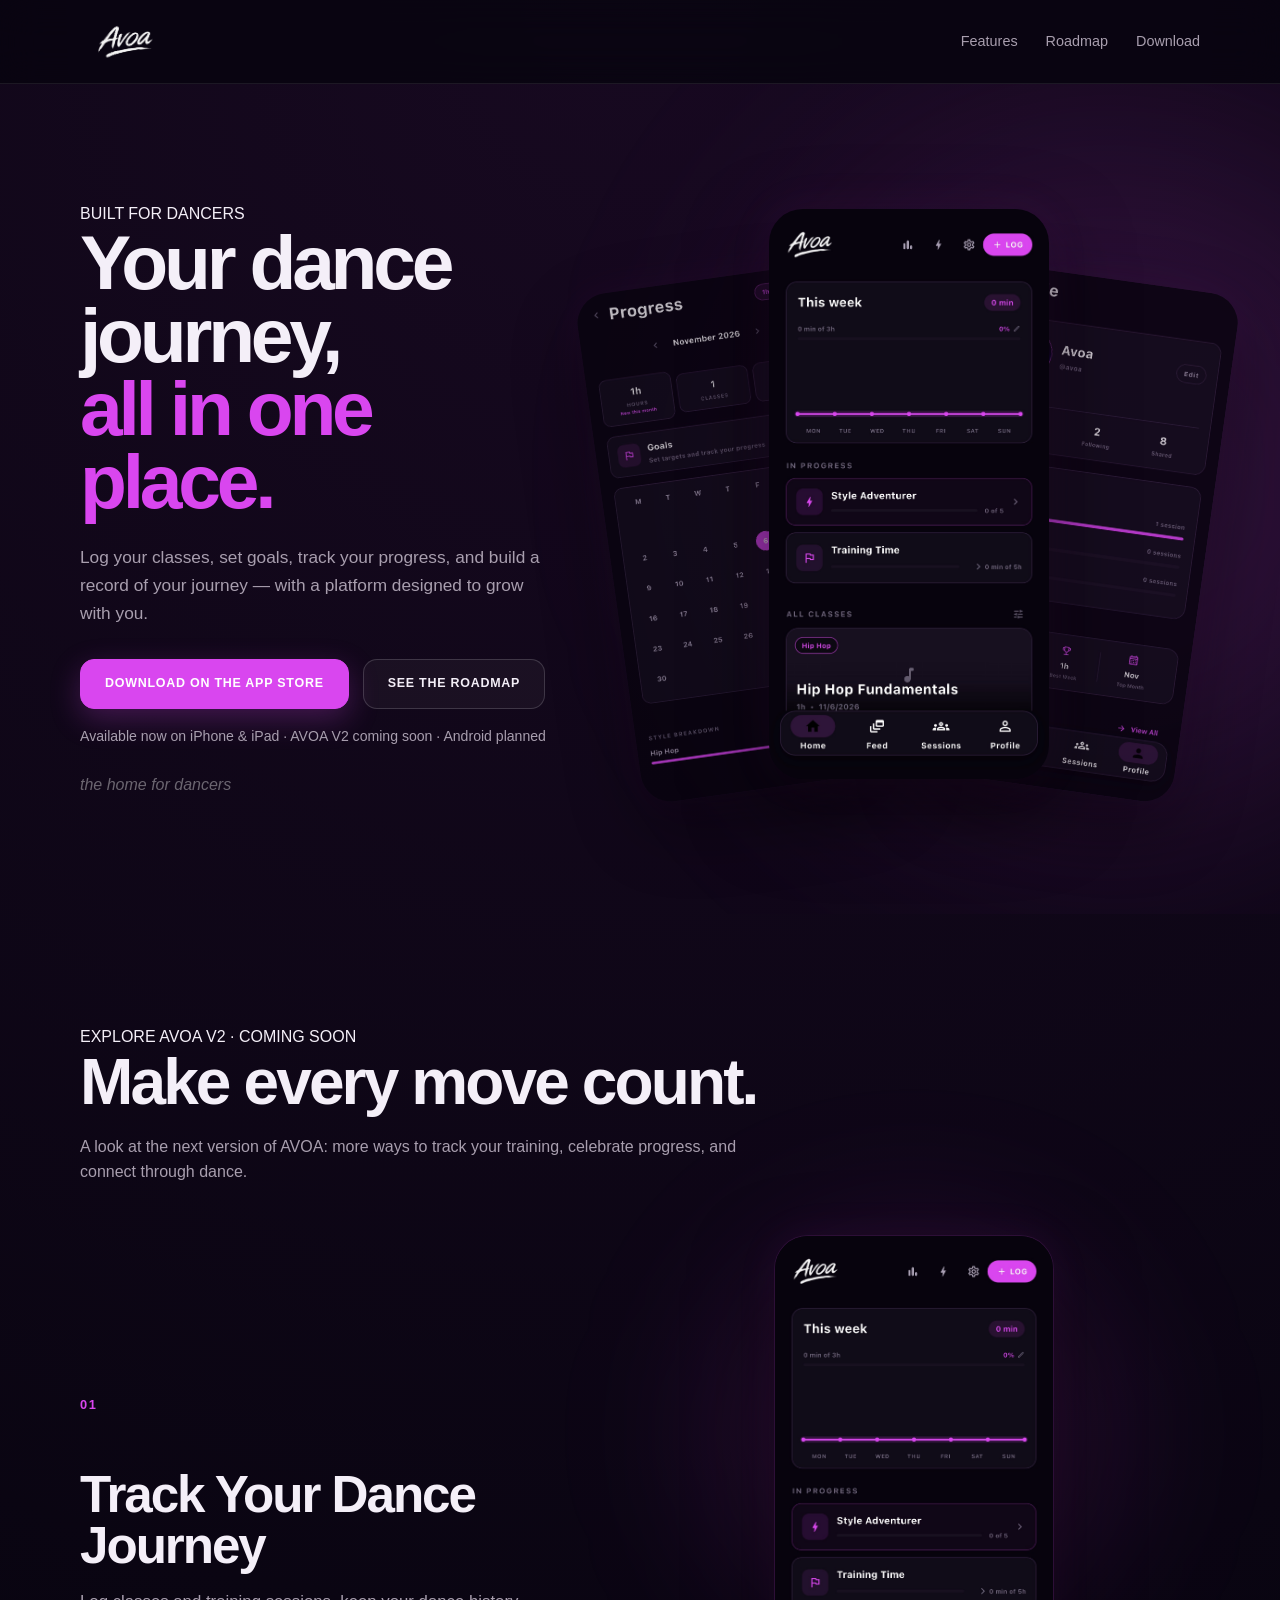
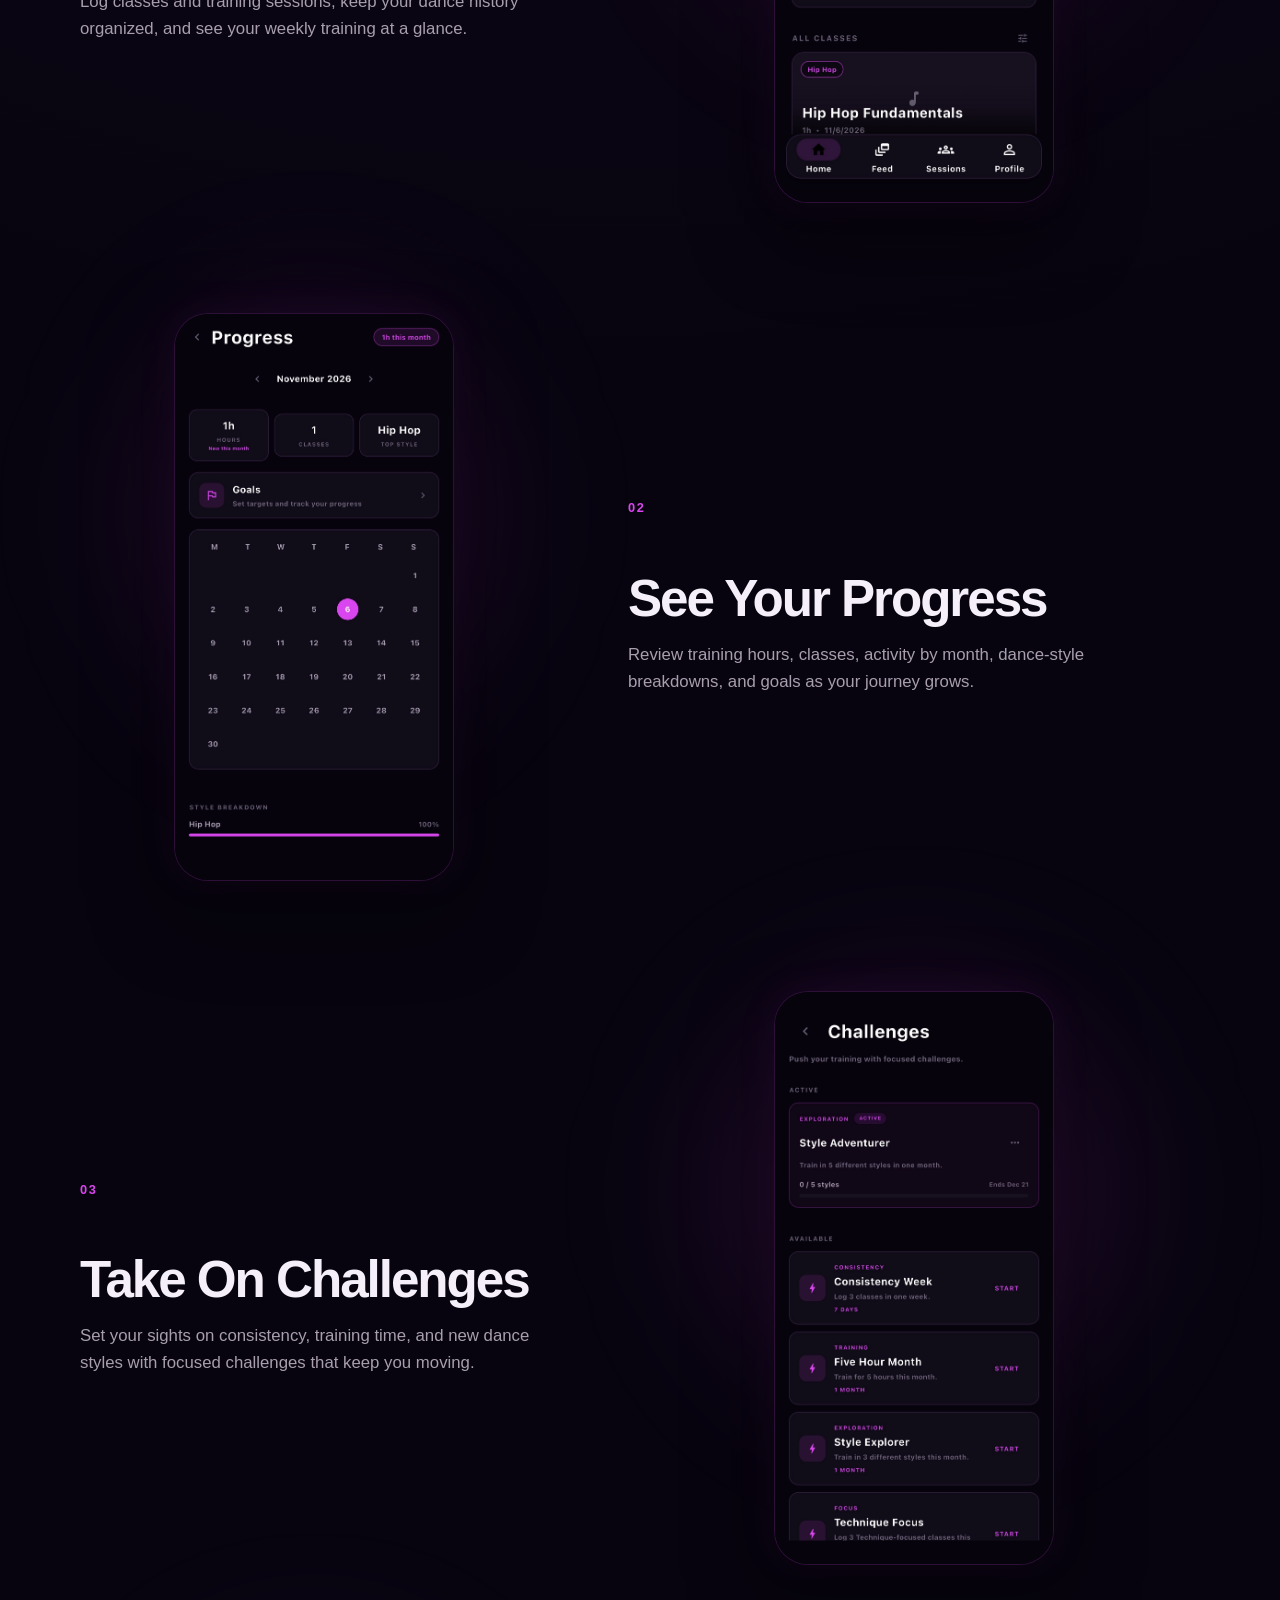
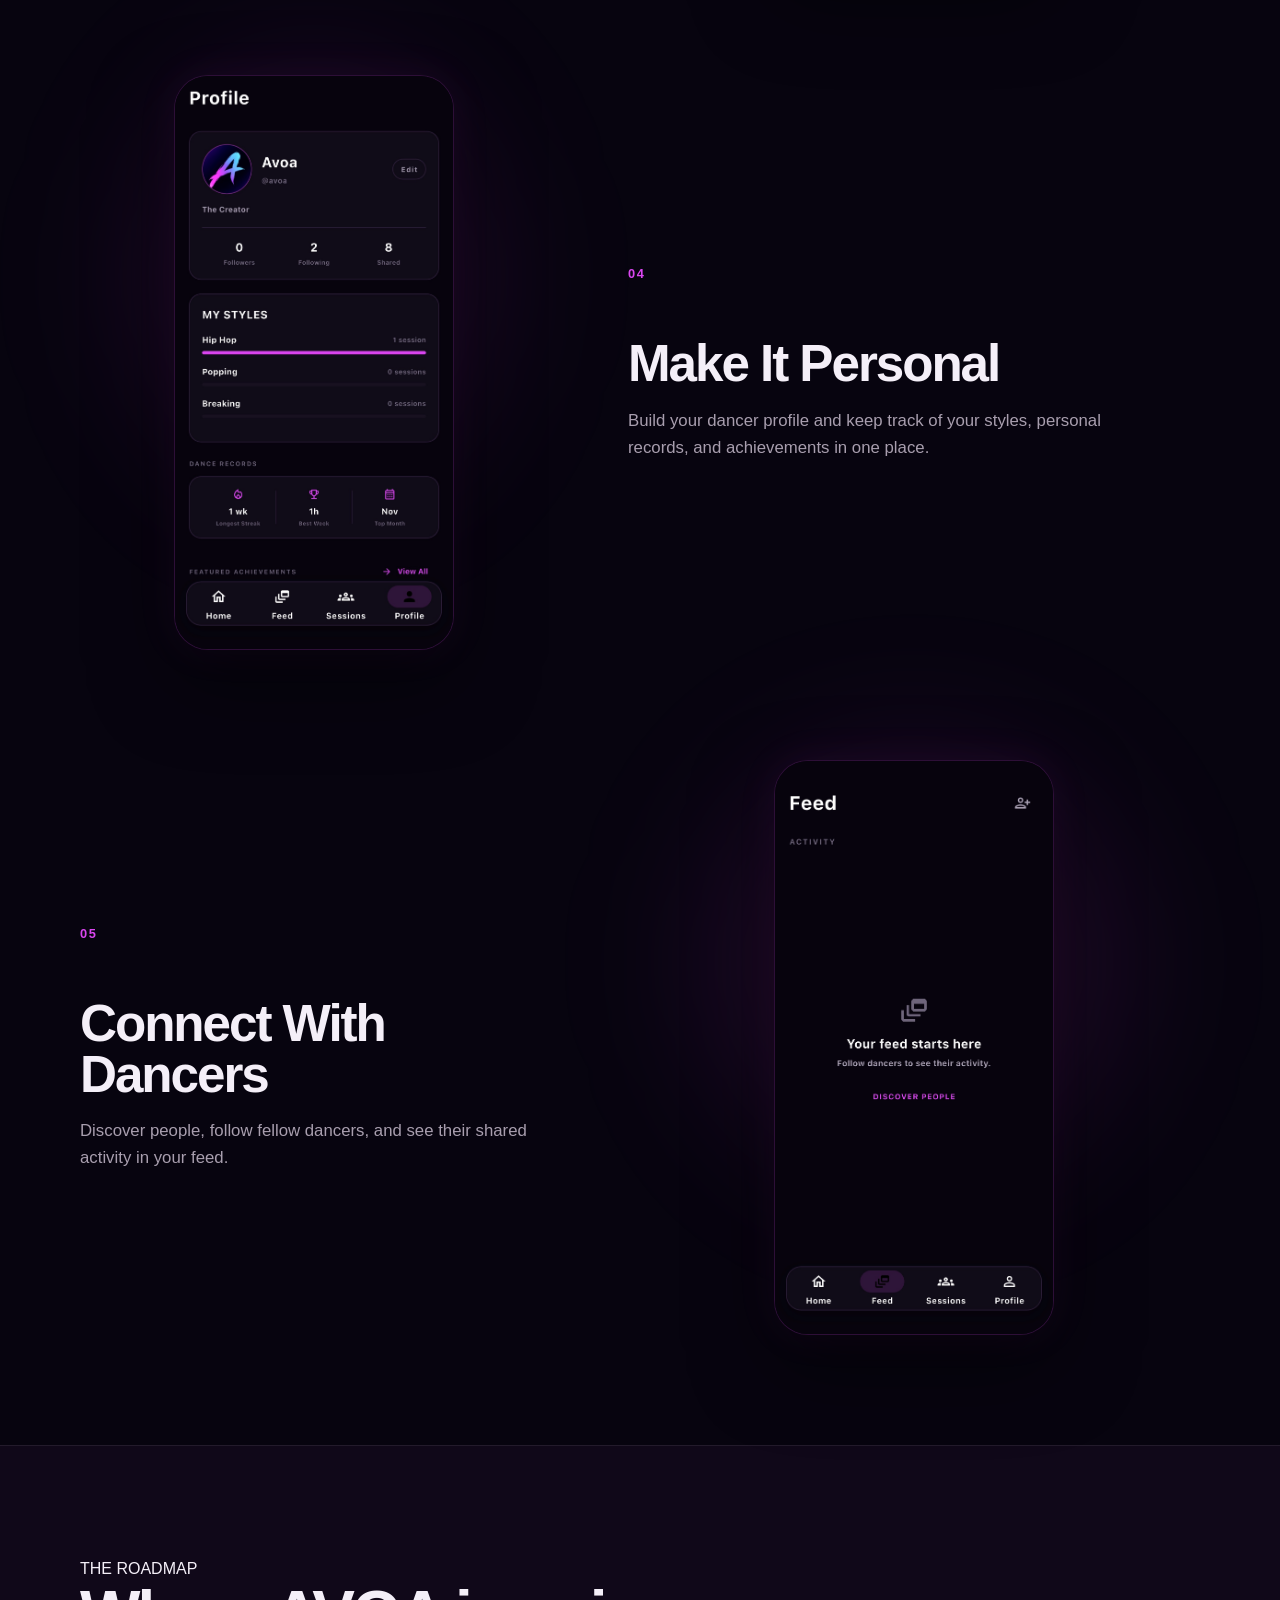
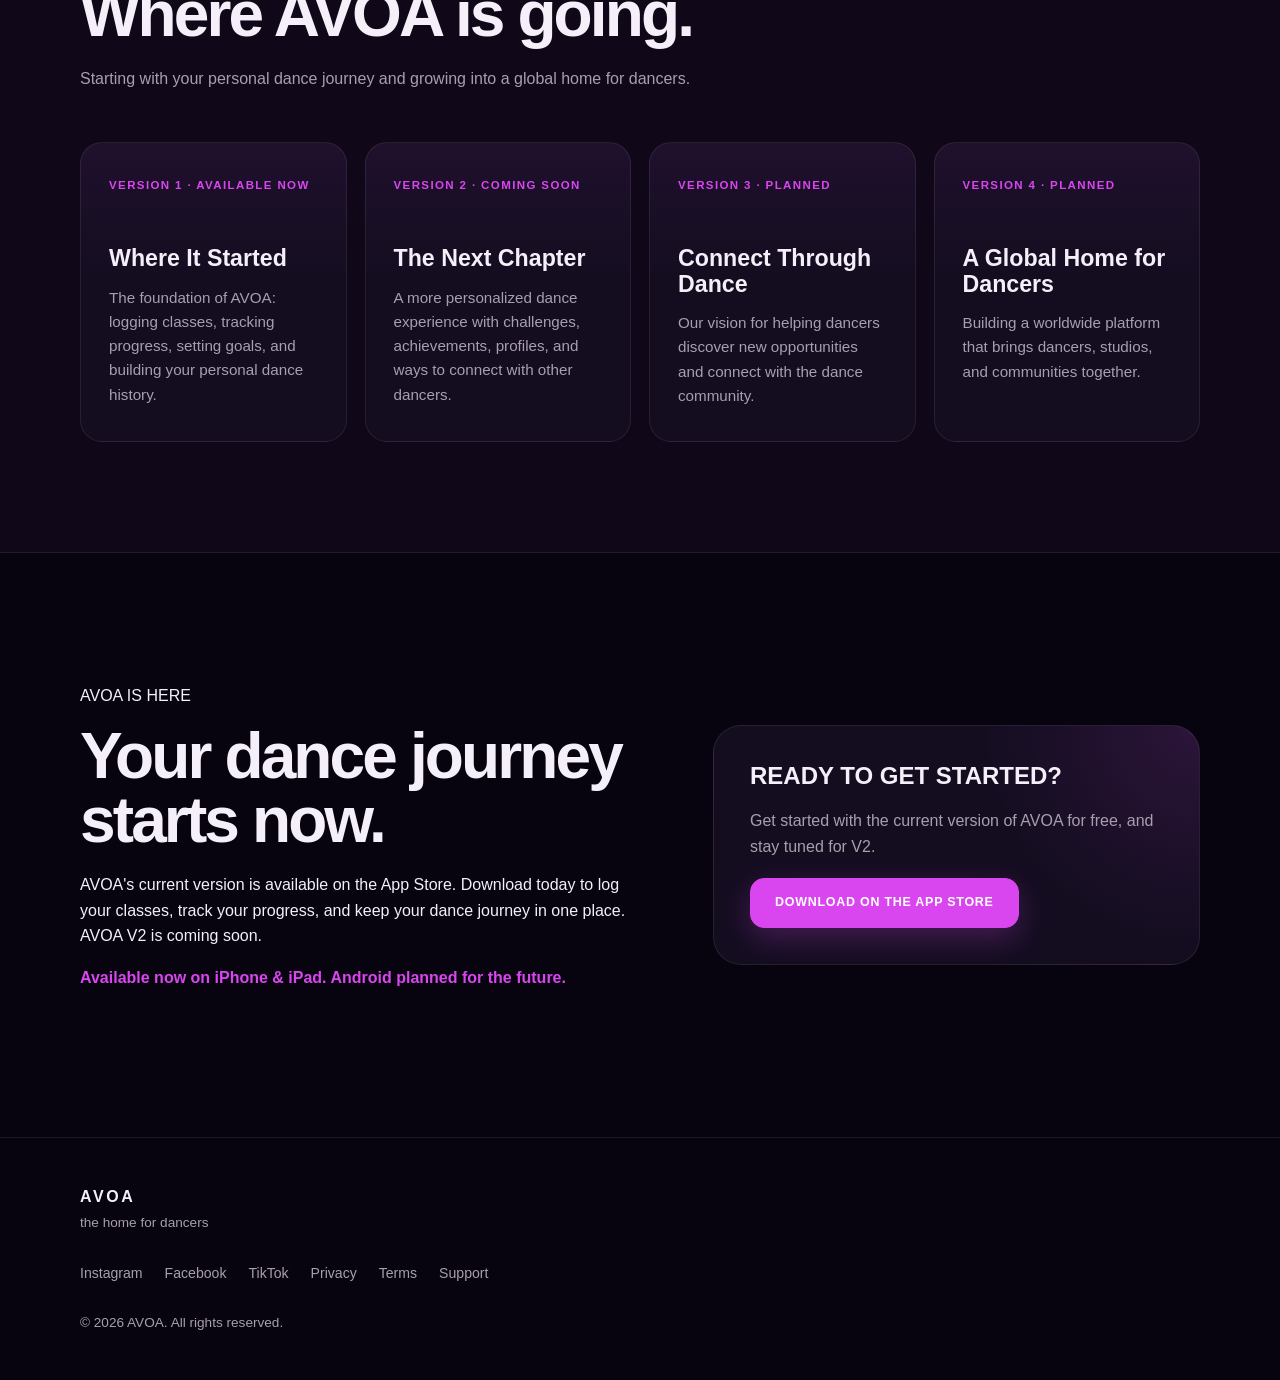
==== commit 43fd0d41: "Add files via upload" ====
--- a/index.html
+++ b/index.html
@@ -162,9 +162,9 @@
         <p>the home for dancers</p>
       </div>
       <div class="footer-links">
-        <a href="https://www.instagram.com/cyfr.app/" target="_blank" rel="noopener noreferrer">Instagram</a>
-        <a href="https://www.youtube.com/@cyfrapp" target="_blank" rel="noopener noreferrer">YouTube</a>
-        <a href="https://www.linkedin.com/company/cyfr-app/" target="_blank" rel="noopener noreferrer">LinkedIn</a>
+        <a href="https://www.instagram.com/avoa.app/" target="_blank" rel="noopener noreferrer">Instagram</a>
+        <a href="https://www.facebook.com/profile.php?id=61595908244350" target="_blank" rel="noopener noreferrer">Facebook</a>
+        <a href="https://www.tiktok.com/@avoa.app" target="_blank" rel="noopener noreferrer">TikTok</a>
         <a href="privacy.html">Privacy</a>
         <a href="terms.html">Terms</a>
         <a href="support.html">Support</a>
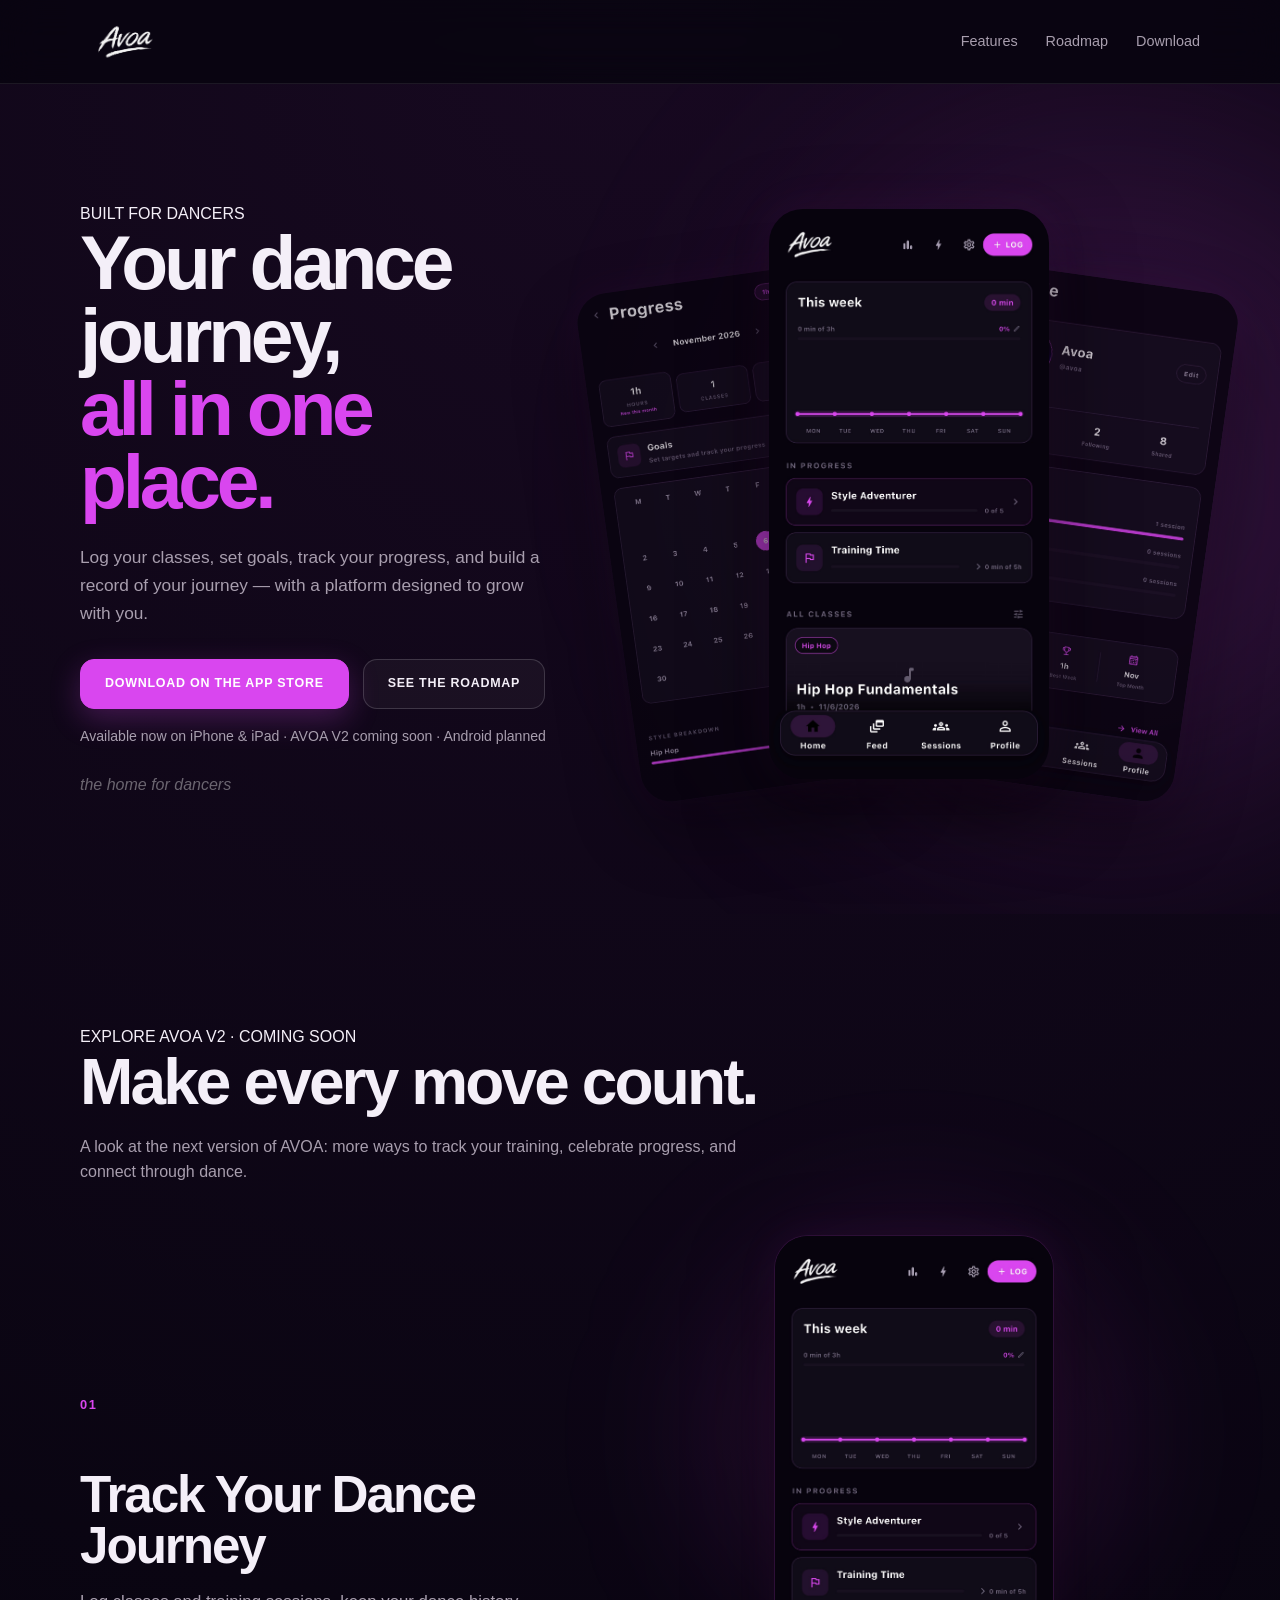
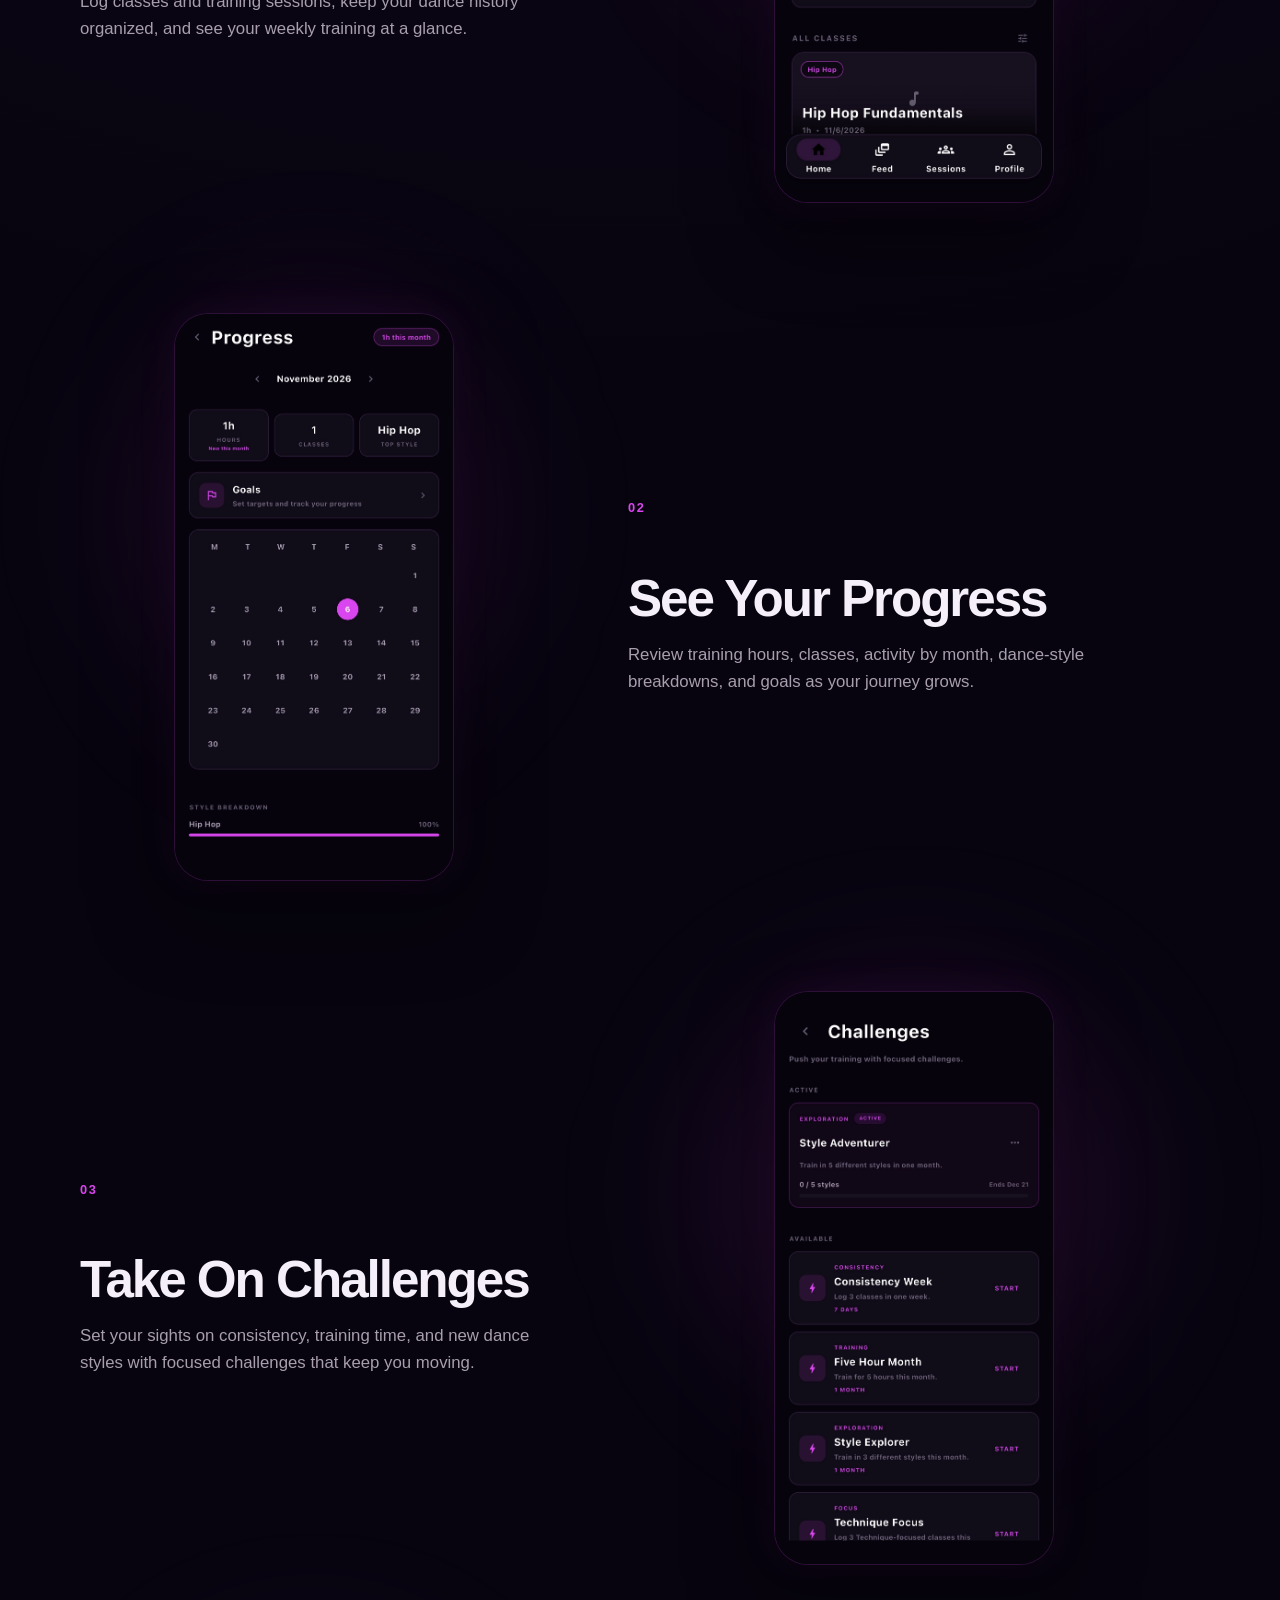
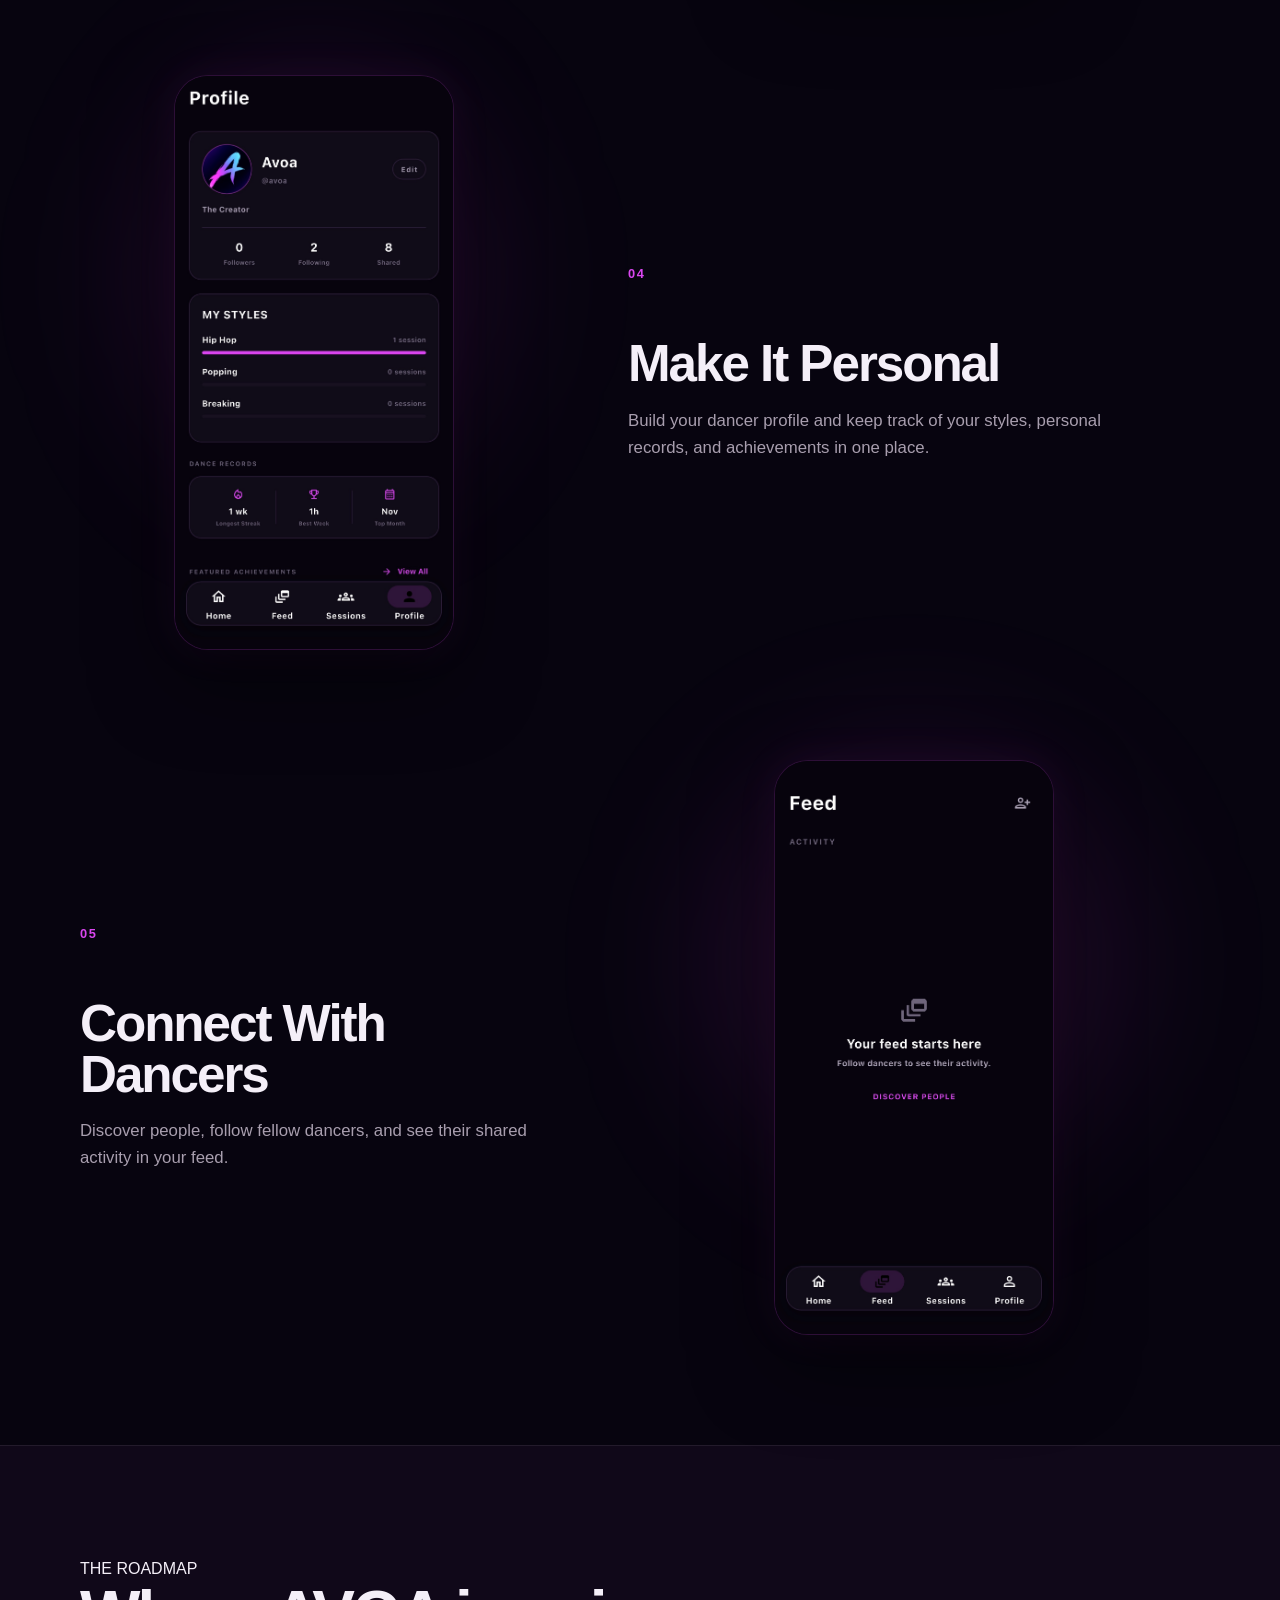
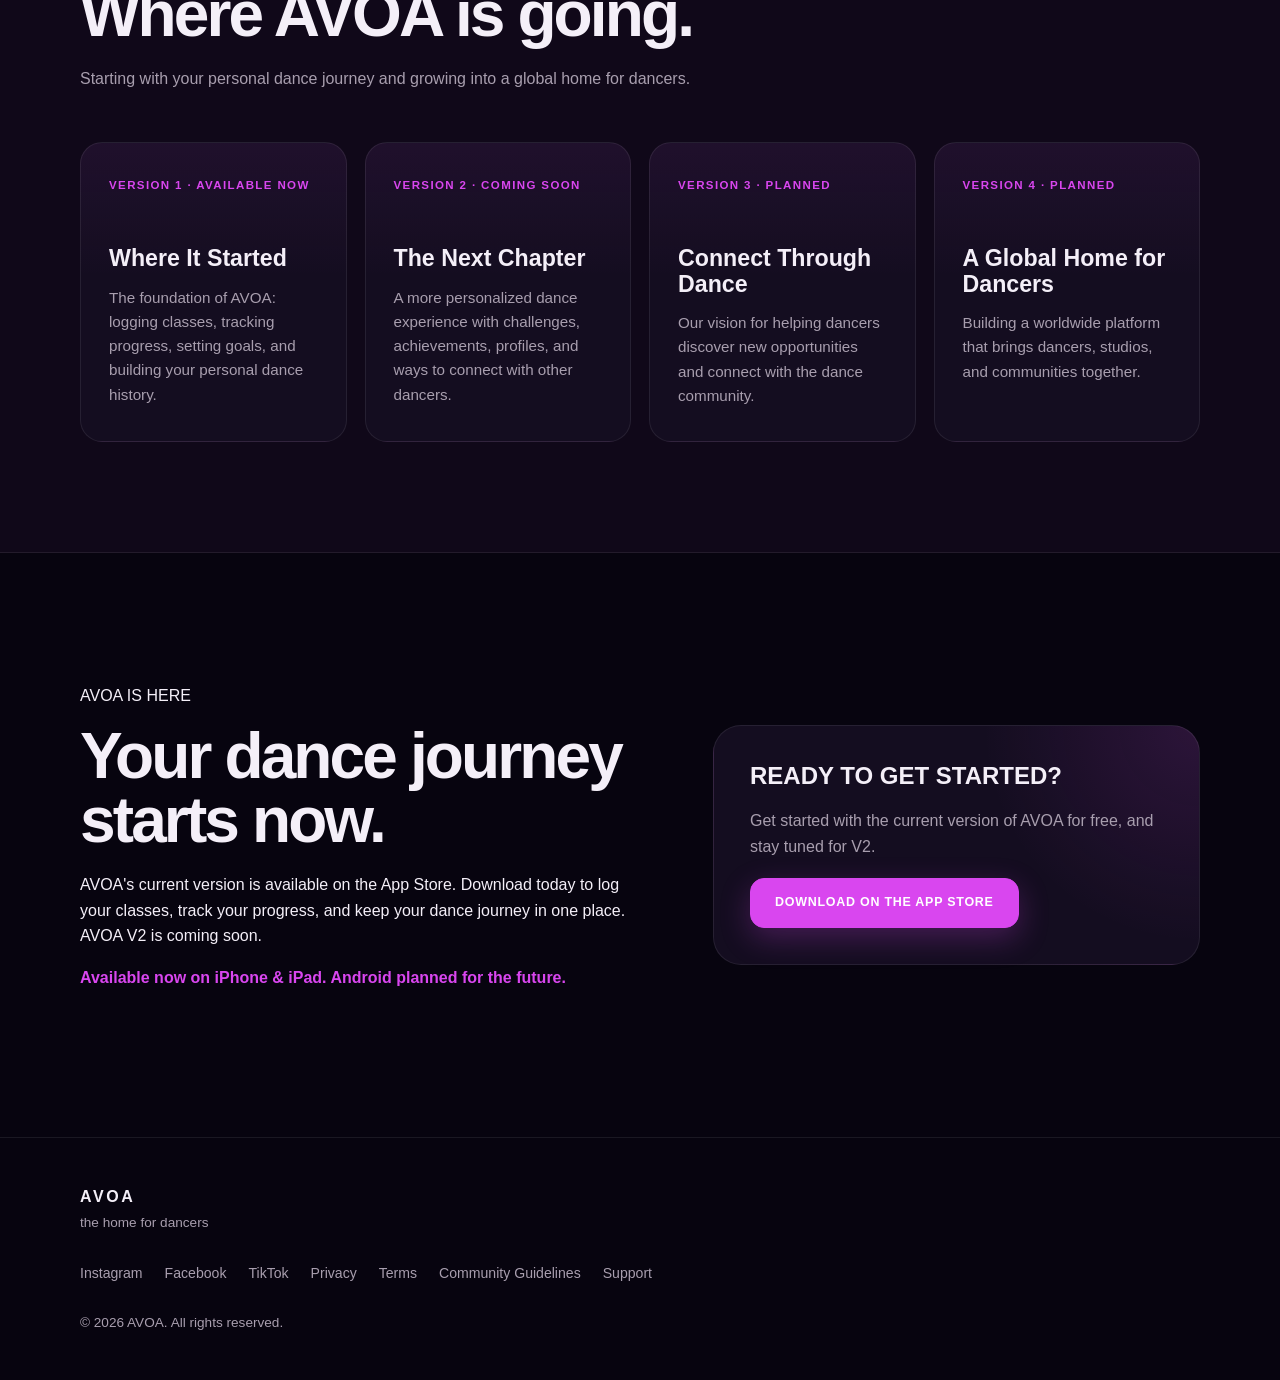
==== commit cc4e8ee3: "Add Community Guidelines link to footer" ====
--- a/index.html
+++ b/index.html
@@ -167,7 +167,8 @@
         <a href="https://www.tiktok.com/@avoa.app" target="_blank" rel="noopener noreferrer">TikTok</a>
         <a href="privacy.html">Privacy</a>
         <a href="terms.html">Terms</a>
-        <a href="support.html">Support</a>
+<a href="community-guidelines.html">Community Guidelines</a>
+<a href="support.html">Support</a>
       </div>
       <p class="copyright">© 2026 AVOA. All rights reserved.</p>
     </div>
